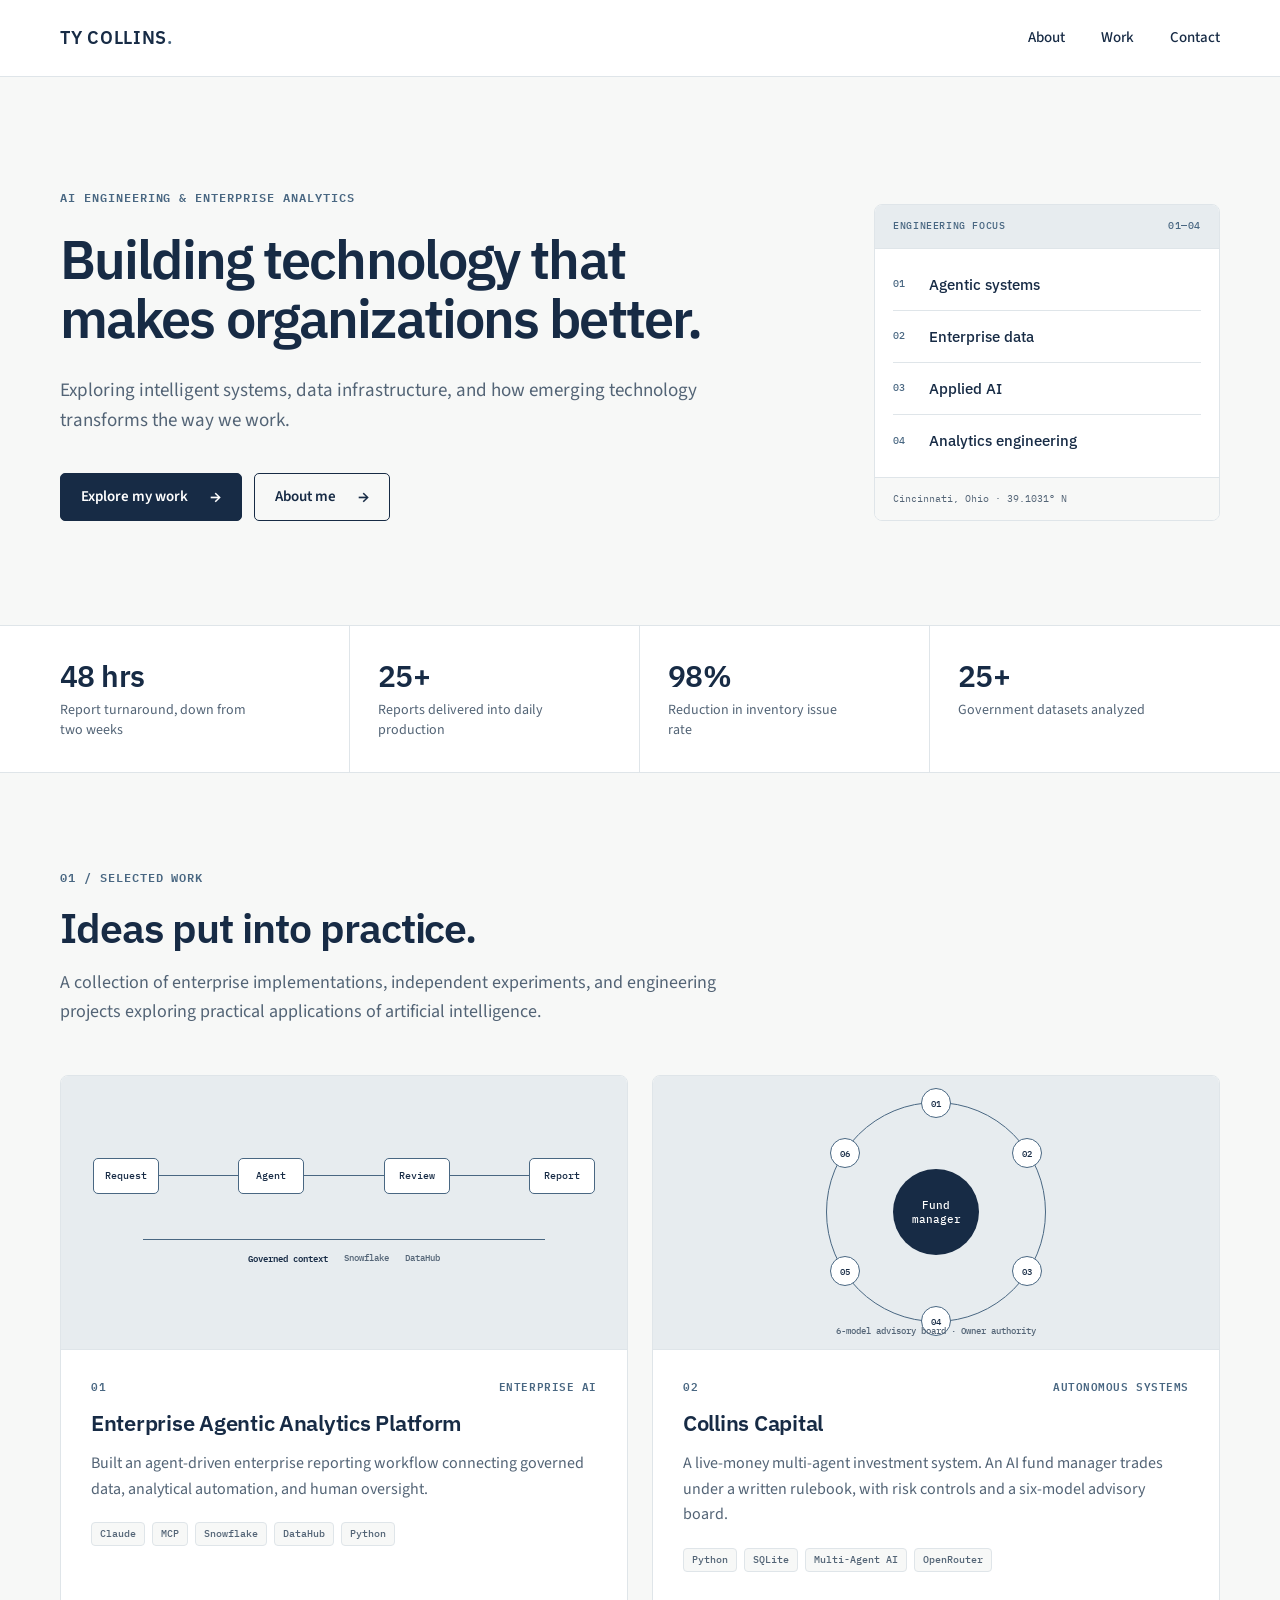
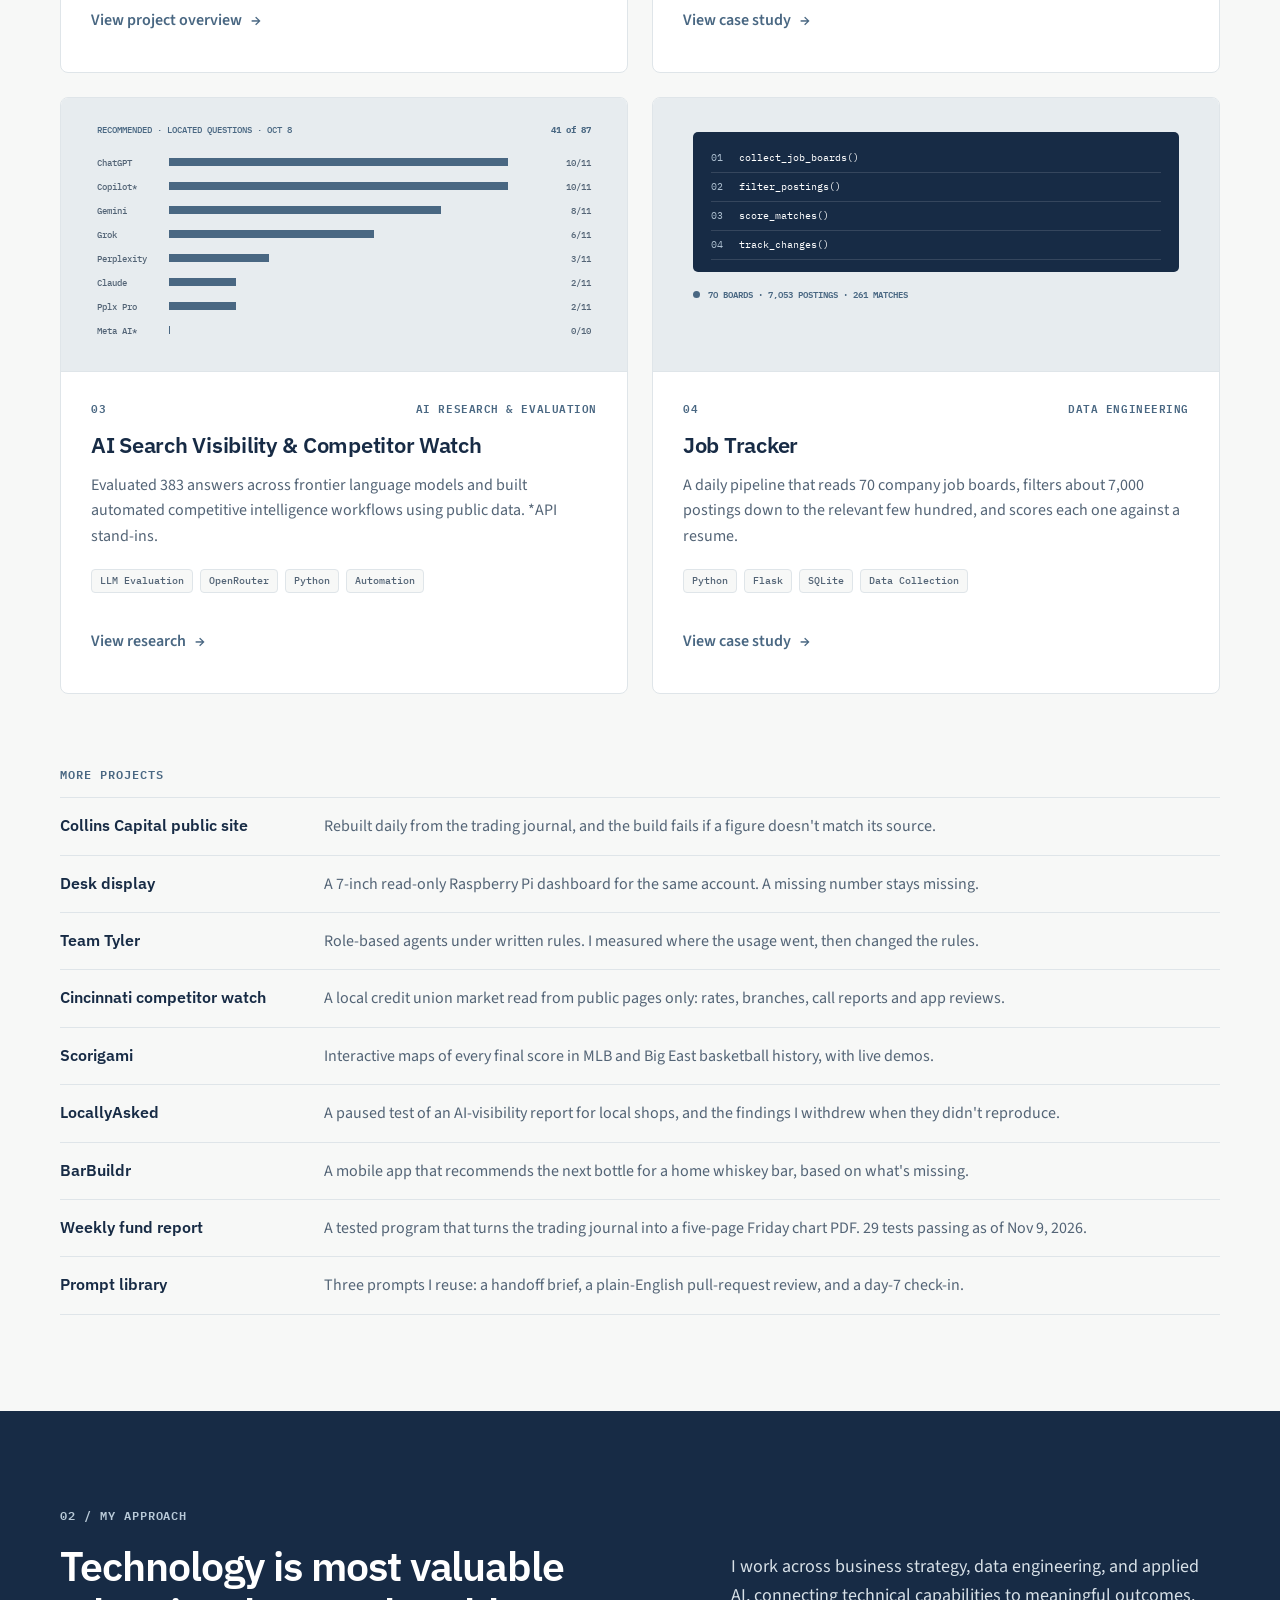
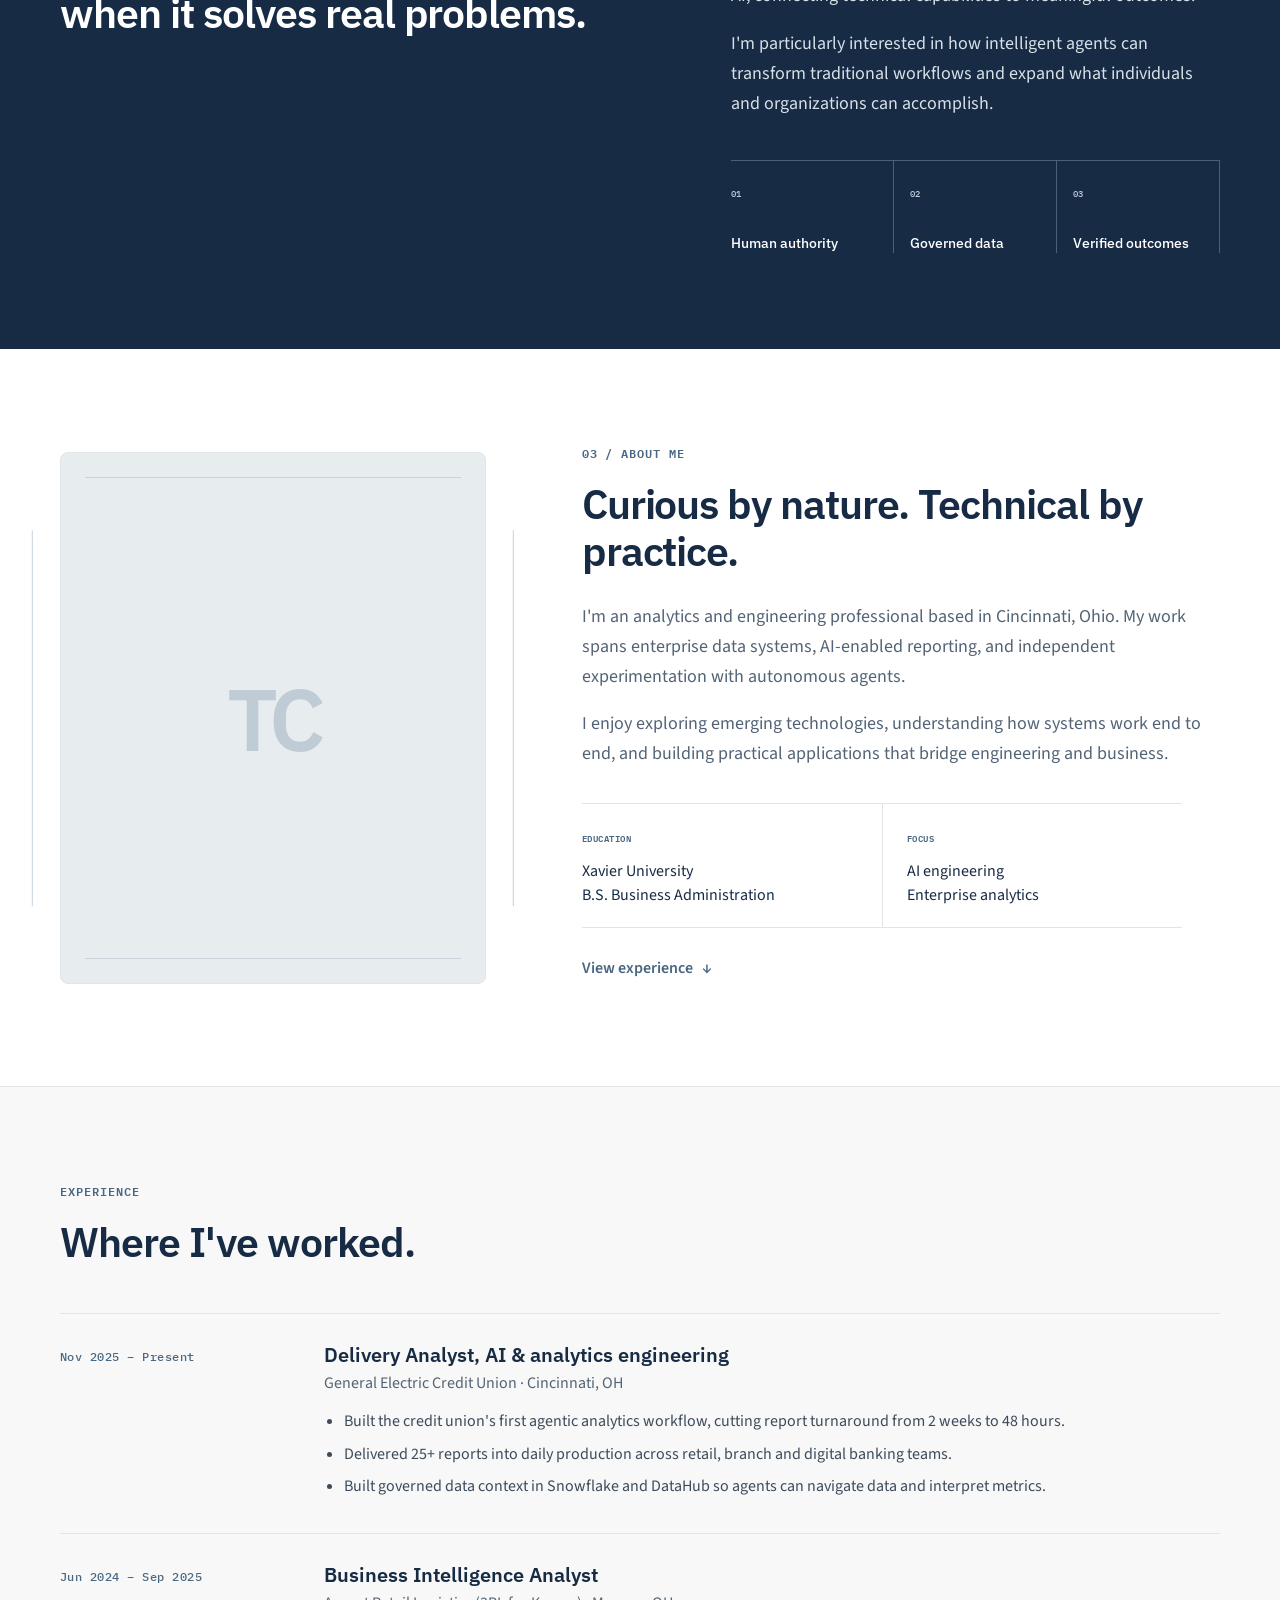
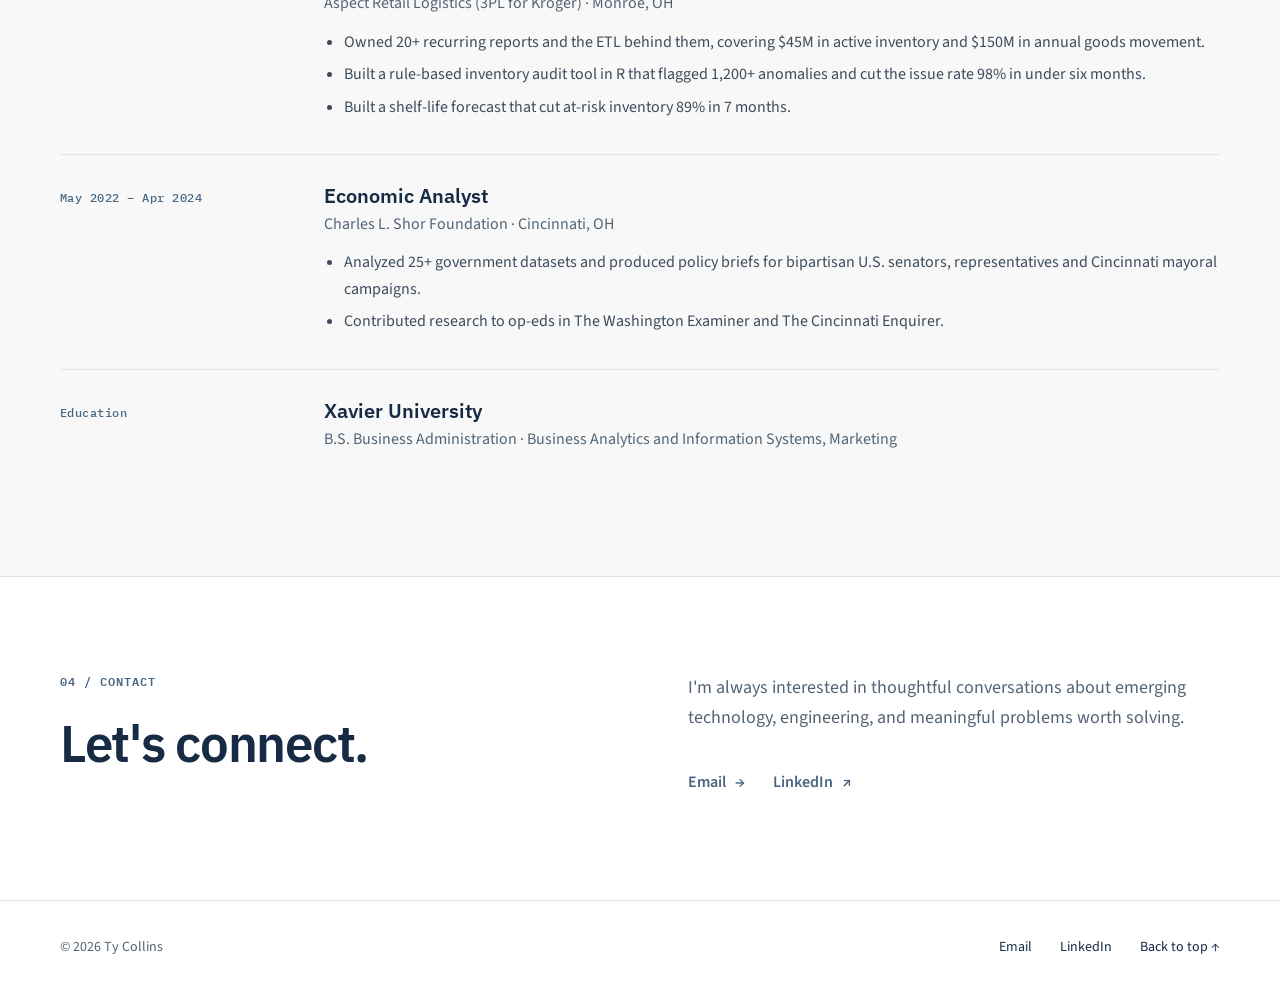
==== index.html @ 5e649583 "Redesign in the navy and warm-white system from the Figma template Rebuild the home page to the Figm" ====
<!doctype html>
<html lang="en">
<head>
<meta charset="utf-8">
<meta name="viewport" content="width=device-width, initial-scale=1">
<title>Ty Collins · AI Engineering & Enterprise Analytics</title>
<meta name="description" content="Ty Collins builds agent-run reporting and analytics systems. Work and personal projects in agentic AI, data engineering and BI.">
<link rel="canonical" href="https://tycoll3.github.io/">
<meta property="og:title" content="Ty Collins · AI Engineering & Enterprise Analytics">
<meta property="og:description" content="Agent-run reporting and analytics systems: work and personal projects.">
<meta property="og:type" content="website">
<meta property="og:url" content="https://tycoll3.github.io/">
<meta property="og:image" content="https://tycoll3.github.io/assets/og.png">
<meta property="og:image:width" content="1200">
<meta property="og:image:height" content="630">
<meta property="og:image:alt" content="Ty Collins · AI and analytics engineering">
<meta name="twitter:card" content="summary_large_image">
<meta name="twitter:title" content="Ty Collins · AI Engineering & Enterprise Analytics">
<meta name="twitter:description" content="Agent-run reporting and analytics systems: work and personal projects.">
<meta name="twitter:image" content="https://tycoll3.github.io/assets/og.png">
<link rel="icon" href="data:image/svg+xml,%3Csvg xmlns='http://www.w3.org/2000/svg' viewBox='0 0 32 32'%3E%3Crect width='32' height='32' rx='6' fill='%23172b45'/%3E%3Ctext x='16' y='22' font-family='Arial' font-size='15' font-weight='700' text-anchor='middle' fill='white'%3ETC%3C/text%3E%3C/svg%3E">
<link rel="preconnect" href="https://fonts.googleapis.com">
<link rel="preconnect" href="https://fonts.gstatic.com" crossorigin>
<link rel="stylesheet" href="https://fonts.googleapis.com/css2?family=IBM+Plex+Mono:wght@400;500;600&family=IBM+Plex+Sans:wght@400;500;600&family=Source+Sans+3:wght@400;500;600&display=swap">
<link rel="stylesheet" href="assets/style.css">
</head>
<body id="top">
<a class="skip" href="#content">Skip to content</a>
<header class="site-header"><div class="nav-shell"><a class="wordmark" href="./" aria-label="Ty Collins home">TY COLLINS<span>.</span></a><nav class="nav-links" aria-label="Primary"><a href="#about">About</a><a href="#work">Work</a><a href="#contact">Contact</a></nav></div></header>

<main id="content">
  <section class="hero">
    <div class="content-shell hero-grid">
      <div class="hero-copy">
        <p class="eyebrow">AI Engineering &amp; Enterprise Analytics</p>
        <h1>Building technology that makes organizations better.</h1>
        <p class="hero-description">Exploring intelligent systems, data infrastructure, and how emerging technology transforms the way we work.</p>
        <div class="hero-actions">
          <a class="button button-primary" href="#work">Explore my work<span aria-hidden="true">→</span></a>
          <a class="button button-secondary" href="#about">About me<span aria-hidden="true">→</span></a>
        </div>
      </div>
      <div class="hero-system" aria-label="Engineering focus areas">
        <div class="system-header"><span>ENGINEERING FOCUS</span><span>01—04</span></div>
        <div class="system-list">
          <div><span>01</span><p>Agentic systems</p></div>
          <div><span>02</span><p>Enterprise data</p></div>
          <div><span>03</span><p>Applied AI</p></div>
          <div><span>04</span><p>Analytics engineering</p></div>
        </div>
        <p class="system-location">Cincinnati, Ohio · 39.1031° N</p>
      </div>
    </div>
  </section>

  <section class="metrics" aria-label="Selected professional impact">
    <div class="content-shell metrics-grid">
      <div><strong>48 hrs</strong><p>Report turnaround, down from two weeks</p></div>
      <div><strong>25+</strong><p>Reports delivered into daily production</p></div>
      <div><strong>98%</strong><p>Reduction in inventory issue rate</p></div>
      <div><strong>25+</strong><p>Government datasets analyzed</p></div>
    </div>
  </section>

  <section class="work section" id="work">
    <div class="content-shell">
      <div class="section-heading">
        <p class="eyebrow">01 / Selected work</p>
        <h2>Ideas put into practice.</h2>
        <p class="section-description">A collection of enterprise implementations, independent experiments, and engineering projects exploring practical applications of artificial intelligence.</p>
      </div>

      <div class="project-grid">
        <article class="project-card">
          <div class="project-visual architecture-enterprise" role="img" aria-label="Workflow diagram: request, agent, review, report, over governed context from Snowflake and DataHub">
            <div class="architecture-row"><span>Request</span><i></i><span>Agent</span><i></i><span>Review</span><i></i><span>Report</span></div>
            <div class="governance-rail"><b>Governed context</b><span>Snowflake</span><span>DataHub</span></div>
          </div>
          <div class="project-body">
            <div class="project-meta"><span>01</span><span>Enterprise AI</span></div>
            <h3>Enterprise Agentic Analytics Platform</h3>
            <p>Built an agent-driven enterprise reporting workflow connecting governed data, analytical automation, and human oversight.</p>
            <div class="tag-list"><span class="tag">Claude</span><span class="tag">MCP</span><span class="tag">Snowflake</span><span class="tag">DataHub</span><span class="tag">Python</span></div>
            <a class="text-link" href="projects/reporting-pipeline.html">View project overview<span aria-hidden="true">→</span></a>
          </div>
        </article>

        <article class="project-card">
          <div class="project-visual architecture-capital" role="img" aria-label="Diagram: a fund manager agent surrounded by a six-model advisory board">
            <div class="capital-center">Fund<br>manager</div>
            <div class="agent-ring"><span>01</span><span>02</span><span>03</span><span>04</span><span>05</span><span>06</span></div>
            <p>6-model advisory board · Owner authority</p>
          </div>
          <div class="project-body">
            <div class="project-meta"><span>02</span><span>Autonomous Systems</span></div>
            <h3>Collins Capital</h3>
            <p>A live-money multi-agent investment system. An AI fund manager trades under a written rulebook, with risk controls and a six-model advisory board.</p>
            <div class="tag-list"><span class="tag">Python</span><span class="tag">SQLite</span><span class="tag">Multi-Agent AI</span><span class="tag">OpenRouter</span></div>
            <a class="text-link" href="projects/trading-system.html">View case study<span aria-hidden="true">→</span></a>
          </div>
        </article>

        <article class="project-card">
          <div class="project-visual architecture-research" role="img" aria-label="Bar chart of how often each model recommended the credit union on located questions, Oct 8, 2026: ChatGPT 10 of 11, Copilot stand-in 10 of 11, Gemini 8 of 11, Grok 6 of 11, Perplexity 3 of 11, Claude 2 of 11, Perplexity Pro 2 of 11, Meta AI stand-in 0 of 10">
            <div class="research-meta"><span>RECOMMENDED · LOCATED QUESTIONS · OCT 8</span><b>41 of 87</b></div>
            <div class="research-bars">
              <div><span>ChatGPT</span><i style="--bar: 91%;"></i><b>10/11</b></div>
              <div><span>Copilot*</span><i style="--bar: 91%;"></i><b>10/11</b></div>
              <div><span>Gemini</span><i style="--bar: 73%;"></i><b>8/11</b></div>
              <div><span>Grok</span><i style="--bar: 55%;"></i><b>6/11</b></div>
              <div><span>Perplexity</span><i style="--bar: 27%;"></i><b>3/11</b></div>
              <div><span>Claude</span><i style="--bar: 18%;"></i><b>2/11</b></div>
              <div><span>Pplx Pro</span><i style="--bar: 18%;"></i><b>2/11</b></div>
              <div><span>Meta AI*</span><i style="--bar: 0%;"></i><b>0/10</b></div>
            </div>
          </div>
          <div class="project-body">
            <div class="project-meta"><span>03</span><span>AI Research &amp; Evaluation</span></div>
            <h3>AI Search Visibility &amp; Competitor Watch</h3>
            <p>Evaluated 383 answers across frontier language models and built automated competitive intelligence workflows using public data. *API stand-ins.</p>
            <div class="tag-list"><span class="tag">LLM Evaluation</span><span class="tag">OpenRouter</span><span class="tag">Python</span><span class="tag">Automation</span></div>
            <a class="text-link" href="projects/ai-search-visibility.html">View research<span aria-hidden="true">→</span></a>
          </div>
        </article>

        <article class="project-card">
          <div class="project-visual architecture-reporting" role="img" aria-label="Pipeline steps: collect job boards, filter postings, score matches, track changes. 70 boards, 7,053 postings, 261 matches.">
            <div class="report-code">
              <span>01</span><p>collect_job_boards()</p>
              <span>02</span><p>filter_postings()</p>
              <span>03</span><p>score_matches()</p>
              <span>04</span><p>track_changes()</p>
            </div>
            <div class="report-status"><i></i> 70 BOARDS · 7,053 POSTINGS · 261 MATCHES</div>
          </div>
          <div class="project-body">
            <div class="project-meta"><span>04</span><span>Data Engineering</span></div>
            <h3>Job Tracker</h3>
            <p>A daily pipeline that reads 70 company job boards, filters about 7,000 postings down to the relevant few hundred, and scores each one against a resume.</p>
            <div class="tag-list"><span class="tag">Python</span><span class="tag">Flask</span><span class="tag">SQLite</span><span class="tag">Data Collection</span></div>
            <a class="text-link" href="projects/job-tracker.html">View case study<span aria-hidden="true">→</span></a>
          </div>
        </article>
      </div>

      <p class="eyebrow more-heading" id="projects">More projects</p>
      <ul class="more-list">
        <li><a href="projects/collins-capital.html">Collins Capital public site</a><span>Rebuilt daily from the trading journal, and the build fails if a figure doesn't match its source.</span></li>
        <li><a href="projects/desk-display.html">Desk display</a><span>A 7-inch read-only Raspberry Pi dashboard for the same account. A missing number stays missing.</span></li>
        <li><a href="projects/team-tyler.html">Team Tyler</a><span>Role-based agents under written rules. I measured where the usage went, then changed the rules.</span></li>
        <li><a href="projects/competitor-watch.html">Cincinnati competitor watch</a><span>A local credit union market read from public pages only: rates, branches, call reports and app reviews.</span></li>
        <li><a href="projects/scorigami.html">Scorigami</a><span>Interactive maps of every final score in MLB and Big East basketball history, with live demos.</span></li>
        <li><a href="projects/locallyasked.html">LocallyAsked</a><span>A paused test of an AI-visibility report for local shops, and the findings I withdrew when they didn't reproduce.</span></li>
        <li><a href="projects/barbuildr.html">BarBuildr</a><span>A mobile app that recommends the next bottle for a home whiskey bar, based on what's missing.</span></li>
        <li><b>Weekly fund report</b><span>A tested program that turns the trading journal into a five-page Friday chart PDF. 29 tests passing as of Nov 9, 2026.</span></li>
        <li><b>Prompt library</b><span>Three prompts I reuse: a handoff brief, a plain-English pull-request review, and a day-7 check-in.</span></li>
      </ul>
    </div>
  </section>

  <section class="approach section">
    <div class="content-shell approach-grid">
      <div class="section-heading section-heading-inverse">
        <p class="eyebrow">02 / My approach</p>
        <h2>Technology is most valuable when it solves real problems.</h2>
      </div>
      <div class="approach-copy">
        <p>I work across business strategy, data engineering, and applied AI, connecting technical capabilities to meaningful outcomes.</p>
        <p>I'm particularly interested in how intelligent agents can transform traditional workflows and expand what individuals and organizations can accomplish.</p>
        <div class="principle-row">
          <div><span>01</span><p>Human authority</p></div>
          <div><span>02</span><p>Governed data</p></div>
          <div><span>03</span><p>Verified outcomes</p></div>
        </div>
      </div>
    </div>
  </section>

  <section class="about section" id="about">
    <div class="content-shell about-grid">
      <div class="portrait-reserve" aria-hidden="true"><span>TC</span></div>
      <div class="about-copy">
        <div class="section-heading">
          <p class="eyebrow">03 / About me</p>
          <h2>Curious by nature. Technical by practice.</h2>
        </div>
        <p>I'm an analytics and engineering professional based in Cincinnati, Ohio. My work spans enterprise data systems, AI-enabled reporting, and independent experimentation with autonomous agents.</p>
        <p>I enjoy exploring emerging technologies, understanding how systems work end to end, and building practical applications that bridge engineering and business.</p>
        <div class="about-details">
          <div><span>EDUCATION</span><p>Xavier University<br>B.S. Business Administration</p></div>
          <div><span>FOCUS</span><p>AI engineering<br>Enterprise analytics</p></div>
        </div>
        <a class="text-link" href="#experience">View experience<span aria-hidden="true">↓</span></a>
      </div>
    </div>
  </section>

  <section class="experience section" id="experience">
    <div class="content-shell">
      <div class="section-heading">
        <p class="eyebrow">Experience</p>
        <h2>Where I've worked.</h2>
      </div>
      <div class="role">
        <div class="when">Nov 2025 – Present</div>
        <div><h3>Delivery Analyst, AI &amp; analytics engineering</h3><div>General Electric Credit Union · Cincinnati, OH</div>
          <ul><li>Built the credit union's first agentic analytics workflow, cutting report turnaround from 2 weeks to 48 hours.</li><li>Delivered 25+ reports into daily production across retail, branch and digital banking teams.</li><li>Built governed data context in Snowflake and DataHub so agents can navigate data and interpret metrics.</li></ul></div>
      </div>
      <div class="role">
        <div class="when">Jun 2024 – Sep 2025</div>
        <div><h3>Business Intelligence Analyst</h3><div>Aspect Retail Logistics (3PL for Kroger) · Monroe, OH</div>
          <ul><li>Owned 20+ recurring reports and the ETL behind them, covering $45M in active inventory and $150M in annual goods movement.</li><li>Built a rule-based inventory audit tool in R that flagged 1,200+ anomalies and cut the issue rate 98% in under six months.</li><li>Built a shelf-life forecast that cut at-risk inventory 89% in 7 months.</li></ul></div>
      </div>
      <div class="role">
        <div class="when">May 2022 – Apr 2024</div>
        <div><h3>Economic Analyst</h3><div>Charles L. Shor Foundation · Cincinnati, OH</div>
          <ul><li>Analyzed 25+ government datasets and produced policy briefs for bipartisan U.S. senators, representatives and Cincinnati mayoral campaigns.</li><li>Contributed research to op-eds in The Washington Examiner and The Cincinnati Enquirer.</li></ul></div>
      </div>
      <div class="role">
        <div class="when">Education</div>
        <div><h3>Xavier University</h3><div>B.S. Business Administration · Business Analytics and Information Systems, Marketing</div></div>
      </div>
    </div>
  </section>

  <section class="contact section" id="contact">
    <div class="content-shell contact-grid">
      <div>
        <p class="eyebrow">04 / Contact</p>
        <h2>Let's connect.</h2>
      </div>
      <div class="contact-copy">
        <p>I'm always interested in thoughtful conversations about emerging technology, engineering, and meaningful problems worth solving.</p>
        <div class="contact-links">
          <a class="text-link" href="mailto:Tylerdcollins10@gmail.com">Email<span aria-hidden="true">→</span></a>
          <a class="text-link" href="https://www.linkedin.com/in/Tyler-Collins10" rel="noopener">LinkedIn<span aria-hidden="true">↗</span></a>
        </div>
      </div>
    </div>
  </section>
</main>

<footer><div class="content-shell footer-grid"><p>© 2026 Ty Collins</p><div><a href="mailto:Tylerdcollins10@gmail.com">Email</a><a href="https://www.linkedin.com/in/Tyler-Collins10" rel="noopener">LinkedIn</a><a href="#top">Back to top ↑</a></div></div></footer>
</body>
</html>
---- assets/style.css ----
/* Ty Collins — Corporate Navy & Warm White design system (from the Figma template). */
:root {
  --navy: #172b45; --steel: #496782; --warm-white: #f7f8f7; --white: #fff; --slate: #536476;
  --text: #3d4b5c; --border: #dfe5e9; --surface: #e7ecef;
  --heading: "IBM Plex Sans", system-ui, sans-serif;
  --body: "Source Sans 3", system-ui, sans-serif;
  --mono: "IBM Plex Mono", ui-monospace, Consolas, monospace;
  --radius-sm: 5px; --radius-md: 8px; --content: 1160px; --transition: .18s ease;
}
* { box-sizing: border-box; }
html { scroll-behavior: smooth; scroll-padding-top: 76px; }
body { margin: 0; background: var(--warm-white); color: var(--slate); font-family: var(--body); font-size: 16px; line-height: 1.65; -webkit-font-smoothing: antialiased; }
a { color: inherit; text-decoration: none; }
h1, h2, h3, p { margin-top: 0; }
img, svg { max-width: 100%; }
::selection { color: var(--white); background: var(--steel); }
:focus-visible { outline: 3px solid var(--steel); outline-offset: 3px; }
.skip { position: absolute; left: 12px; top: 12px; transform: translateY(-200%); background: var(--navy); color: var(--white); padding: 10px 16px; z-index: 30; border-radius: var(--radius-sm); font-weight: 600; }
.skip:focus { transform: none; }

.content-shell, .nav-shell, .wrap { width: min(calc(100% - 96px), var(--content)); margin-inline: auto; }

/* Navigation */
.site-header { z-index: 20; border-bottom: 1px solid var(--border); background: #fffffff5; position: sticky; top: 0; }
.nav-shell { display: flex; justify-content: space-between; align-items: center; min-height: 76px; }
.wordmark { color: var(--navy); font: 600 18px/1 var(--heading); letter-spacing: .04em; }
.wordmark span { color: var(--steel); }
.nav-links { display: flex; align-items: center; gap: 36px; }
.nav-links a { display: flex; align-items: center; min-height: 44px; color: var(--navy); font: 500 15px/1 var(--body); border-bottom: 2px solid #0000; transition: color var(--transition), border-color var(--transition); }
.nav-links a:hover { color: var(--steel); border-color: var(--steel); }

/* Shared type */
.eyebrow { color: var(--steel); font: 600 12px/1.4 var(--mono); letter-spacing: .08em; text-transform: uppercase; margin-bottom: 24px; }
.section { padding: 96px 0; }
.section-heading { max-width: 760px; margin-bottom: 48px; }
.section-heading .eyebrow { margin-bottom: 18px; }
.section-heading h2 { color: var(--navy); font: 600 clamp(34px, 3.2vw, 44px)/1.15 var(--heading); letter-spacing: -.025em; margin-bottom: 18px; }
.section-description { max-width: 720px; margin-bottom: 0; font-size: 18px; line-height: 1.6; }

/* Buttons and links */
.button, .btn { display: inline-flex; justify-content: center; align-items: center; gap: 22px; min-height: 48px; padding: 0 20px; border: 1px solid var(--navy); border-radius: var(--radius-sm); color: var(--navy); background: none; font: 600 15px/1.2 var(--body); transition: background-color var(--transition), color var(--transition), border-color var(--transition); }
.button span { font-size: 18px; transition: transform var(--transition); }
.button:hover span { transform: translate(3px); }
.button-primary, .btn.primary { color: var(--white); background: var(--navy); }
.button-primary:hover, .btn.primary:hover { background: var(--steel); border-color: var(--steel); }
.button-secondary:hover, .btn:not(.primary):hover { color: var(--white); background: var(--navy); }
.text-link { display: inline-flex; align-items: center; gap: 9px; width: fit-content; min-height: 44px; margin-top: auto; color: var(--steel); font-weight: 600; text-decoration: underline #0000; text-underline-offset: 4px; transition: color var(--transition), text-decoration-color var(--transition); }
.text-link:hover { color: var(--navy); text-decoration-color: currentColor; }

/* Hero */
.hero { background: var(--warm-white); padding: 112px 0 104px; }
.hero-grid { display: grid; grid-template-columns: minmax(0, 1.35fr) minmax(300px, .65fr); align-items: end; gap: 96px; }
.hero h1 { max-width: 780px; color: var(--navy); font: 600 clamp(48px, 4.2vw, 60px)/1.1 var(--heading); letter-spacing: -.035em; margin-bottom: 28px; }
.hero-description { max-width: 650px; margin-bottom: 36px; font-size: 19px; line-height: 1.6; }
.hero-actions, .actions { display: flex; flex-wrap: wrap; gap: 12px; }
.hero-system { border: 1px solid var(--border); border-radius: var(--radius-md); background: var(--white); overflow: hidden; }
.system-header { display: flex; justify-content: space-between; align-items: center; min-height: 44px; padding: 0 18px; color: var(--steel); background: var(--surface); border-bottom: 1px solid var(--border); font: 500 10px/1 var(--mono); letter-spacing: .06em; }
.system-list { padding: 10px 18px; }
.system-list > div { display: grid; grid-template-columns: 36px 1fr; align-items: center; min-height: 52px; border-bottom: 1px solid var(--border); }
.system-list > div:last-child { border-bottom: 0; }
.system-list span { color: var(--steel); font: 500 10px/1 var(--mono); }
.system-list p { color: var(--navy); font: 500 15px/1.3 var(--heading); margin: 0; }
.system-location { color: var(--slate); background: var(--warm-white); border-top: 1px solid var(--border); font: 400 10px/1.4 var(--mono); margin: 0; padding: 14px 18px; }

/* Metrics */
.metrics { background: var(--white); border-top: 1px solid var(--border); border-bottom: 1px solid var(--border); }
.metrics-grid { display: grid; grid-template-columns: repeat(4, 1fr); }
.metrics-grid > div { border-right: 1px solid var(--border); padding: 32px 28px; }
.metrics-grid > div:first-child { padding-left: 0; }
.metrics-grid > div:last-child { border-right: 0; }
.metrics strong { display: block; color: var(--navy); font: 600 30px/1.2 var(--heading); letter-spacing: -.02em; margin-bottom: 6px; }
.metrics p { max-width: 190px; margin: 0; font-size: 14px; line-height: 1.45; }

/* Project cards */
.project-grid { display: grid; grid-template-columns: repeat(2, minmax(0, 1fr)); gap: 24px; }
.project-card { display: flex; flex-direction: column; min-width: 0; background: var(--white); border: 1px solid var(--border); border-radius: var(--radius-md); overflow: hidden; transition: transform var(--transition), border-color var(--transition); }
.project-card:hover { border-color: var(--steel); transform: translateY(-3px); }
.project-visual { position: relative; height: 274px; background: var(--surface); border-bottom: 1px solid var(--border); overflow: hidden; }
.project-body { display: flex; flex-direction: column; flex: 1; padding: 28px 30px 30px; }
.project-meta { display: flex; justify-content: space-between; gap: 20px; margin-bottom: 16px; color: var(--steel); font: 600 11px/1.4 var(--mono); letter-spacing: .05em; text-transform: uppercase; }
.project-card h3 { color: var(--navy); font: 600 22px/1.3 var(--heading); letter-spacing: -.012em; margin-bottom: 13px; }
.project-card .project-body > p { margin-bottom: 20px; line-height: 1.6; }
.tag-list { display: flex; flex-wrap: wrap; gap: 7px; margin-bottom: 26px; }
.tag { color: var(--slate); background: var(--warm-white); border: 1px solid var(--border); font: 500 10px/1.2 var(--mono); border-radius: 4px; padding: 5px 8px; }

.architecture-enterprise { padding: 48px 32px 32px; }
.architecture-row { display: grid; grid-template-columns: auto 1fr auto 1fr auto 1fr auto; align-items: center; margin-top: 34px; }
.architecture-row span { min-width: 66px; color: var(--navy); background: var(--white); border: 1px solid var(--steel); border-radius: var(--radius-sm); text-align: center; font: 500 10px/1 var(--mono); padding: 12px 9px; }
.architecture-row i { background: var(--steel); height: 1px; }
.governance-rail { display: flex; justify-content: center; gap: 16px; margin: 45px 10% 0; padding-top: 12px; color: var(--slate); border-top: 1px solid var(--steel); font: 500 9px/1.4 var(--mono); }
.governance-rail b { color: var(--navy); font-weight: 600; }
.architecture-capital { display: grid; place-items: center; }
.capital-center { z-index: 2; display: grid; place-items: center; width: 86px; height: 86px; color: var(--white); background: var(--navy); text-align: center; font: 500 11px/1.3 var(--mono); border-radius: 50%; }
.agent-ring { position: absolute; width: 220px; height: 220px; border: 1px solid var(--steel); border-radius: 50%; }
.agent-ring span { position: absolute; display: grid; place-items: center; width: 30px; height: 30px; color: var(--navy); background: var(--white); border: 1px solid var(--steel); font: 500 9px/1 var(--mono); border-radius: 50%; }
.agent-ring span:first-child { top: -15px; left: calc(50% - 15px); }
.agent-ring span:nth-child(2) { top: 35px; right: 3px; }
.agent-ring span:nth-child(3) { bottom: 35px; right: 3px; }
.agent-ring span:nth-child(4) { bottom: -15px; left: calc(50% - 15px); }
.agent-ring span:nth-child(5) { bottom: 35px; left: 3px; }
.agent-ring span:nth-child(6) { top: 35px; left: 3px; }
.architecture-capital > p { position: absolute; bottom: 14px; margin: 0; font: 500 9px/1 var(--mono); }
.architecture-research { padding: 26px 36px; }
.research-meta { display: flex; justify-content: space-between; gap: 12px; margin-bottom: 14px; color: var(--steel); font: 500 9px/1.4 var(--mono); }
.research-bars > div { display: grid; grid-template-columns: 62px 1fr 40px; align-items: center; gap: 10px; height: 24px; color: var(--slate); font: 500 9px/1 var(--mono); }
.research-bars i { width: var(--bar); min-width: 1px; background: var(--steel); height: 8px; }
.research-bars b { font-weight: 500; text-align: right; }
.architecture-reporting { padding: 34px 40px; }
.report-code { display: grid; grid-template-columns: 28px 1fr; padding: 12px 18px; background: var(--navy); border-radius: var(--radius-sm); }
.report-code span, .report-code p { font: 400 10px/1.2 var(--mono); border-bottom: 1px solid #ffffff21; margin: 0; padding: 8px 0; }
.report-code span { color: #aec0d1; }
.report-code p { color: var(--white); }
.report-status { display: flex; align-items: center; gap: 8px; margin-top: 18px; color: var(--steel); font: 600 9px/1 var(--mono); }
.report-status i { background: var(--steel); border-radius: 50%; width: 7px; height: 7px; }

/* More projects list */
.more-heading { margin: 72px 0 0; }
.more-list { list-style: none; margin: 14px 0 0; padding: 0; border-top: 1px solid var(--border); }
.more-list li { display: grid; grid-template-columns: 240px 1fr; gap: 4px 24px; padding: 15px 0; border-bottom: 1px solid var(--border); }
.more-list a, .more-list b { color: var(--navy); font: 600 16px/1.5 var(--heading); }
.more-list a { text-decoration: underline #0000; text-underline-offset: 4px; transition: color var(--transition), text-decoration-color var(--transition); }
.more-list a:hover { color: var(--steel); text-decoration-color: currentColor; }

/* Approach (navy) */
.approach { color: var(--white); background: var(--navy); }
.approach-grid { display: grid; grid-template-columns: 1.08fr .92fr; gap: 96px; }
.section-heading-inverse { margin: 0; }
.section-heading-inverse .eyebrow { color: #b9cad8; }
.section-heading-inverse h2 { color: var(--white); }
.approach-copy { padding-top: 45px; }
.approach-copy > p { color: #d7e0e7; max-width: 600px; font-size: 18px; line-height: 1.65; }
.principle-row { display: grid; grid-template-columns: repeat(3, 1fr); margin-top: 42px; border-top: 1px solid #496079; }
.principle-row > div { border-right: 1px solid #496079; padding: 18px 16px 0 0; }
.principle-row > div:not(:first-child) { padding-left: 16px; }
.principle-row span { color: #b9cad8; font: 500 9px/1 var(--mono); }
.principle-row p { color: var(--white); font: 500 14px/1.4 var(--heading); margin: 28px 0 0; }

/* About */
.about { background: var(--white); }
.about-grid { display: grid; grid-template-columns: .8fr 1.2fr; align-items: center; gap: 96px; }
.portrait-reserve { position: relative; display: grid; place-items: center; aspect-ratio: 4/5; max-height: 590px; color: var(--steel); background: var(--surface); border: 1px solid var(--border); border-radius: var(--radius-md); }
.portrait-reserve::before, .portrait-reserve::after { content: ""; position: absolute; inset: 24px; border-top: 1px solid #c7d2da; border-bottom: 1px solid #c7d2da; }
.portrait-reserve::after { transform: rotate(90deg); }
.portrait-reserve > span { z-index: 1; color: #c0ccd5; font: 600 88px/1 var(--heading); letter-spacing: -.08em; }
.about-copy .section-heading { margin-bottom: 28px; }
.about-copy > p { max-width: 680px; font-size: 18px; }
.about-details { display: grid; grid-template-columns: repeat(2, 1fr); max-width: 600px; margin: 34px 0 18px; border-top: 1px solid var(--border); border-bottom: 1px solid var(--border); }
.about-details > div { padding: 20px 20px 20px 0; }
.about-details > div + div { border-left: 1px solid var(--border); padding-left: 24px; }
.about-details span { color: var(--steel); font: 600 9px/1 var(--mono); letter-spacing: .06em; }
.about-details p { color: var(--navy); margin: 9px 0 0; line-height: 1.5; }

/* Experience */
.experience { background: var(--warm-white); border-top: 1px solid var(--border); }
.role { display: grid; grid-template-columns: 240px 1fr; gap: 6px 24px; padding: 28px 0; border-top: 1px solid var(--border); }
.role .when { color: var(--steel); font: 500 12px/1.6 var(--mono); letter-spacing: .04em; padding-top: 5px; }
.role h3 { color: var(--navy); font: 600 20px/1.3 var(--heading); margin-bottom: 2px; }
.role ul { margin: 12px 0 0; padding-left: 20px; color: var(--text); }
.role li { margin-bottom: 6px; }

/* Contact and footer */
.contact { background: var(--white); border-top: 1px solid var(--border); }
.contact-grid { display: grid; grid-template-columns: 1fr 1fr; gap: 96px; }
.contact h2 { color: var(--navy); font: 600 clamp(40px, 4vw, 52px)/1.15 var(--heading); letter-spacing: -.025em; margin: 0; }
.contact-copy > p { max-width: 600px; margin-bottom: 28px; font-size: 18px; }
.contact-links { display: flex; flex-wrap: wrap; gap: 28px; }
footer { background: var(--white); border-top: 1px solid var(--border); }
.footer-grid { display: flex; justify-content: space-between; align-items: center; min-height: 92px; }
.footer-grid p { margin: 0; font-size: 14px; }
.footer-grid > div { display: flex; gap: 28px; }
.footer-grid a { display: flex; align-items: center; min-height: 44px; color: var(--navy); font-size: 14px; text-decoration: underline #0000; text-underline-offset: 4px; }
.footer-grid a:hover { color: var(--steel); text-decoration-color: currentColor; }

/* Case study pages */
.case-head { padding: 72px 0 48px; max-width: 860px; }
.case-head h1 { color: var(--navy); font: 600 clamp(36px, 3.4vw, 44px)/1.15 var(--heading); letter-spacing: -.025em; margin-bottom: 20px; }
.case-head .eyebrow { margin-bottom: 18px; }
.case-head .actions { margin-top: 28px; }
.lede { max-width: 46em; font-size: 19px; line-height: 1.6; }
.back { color: var(--steel); font-weight: 600; font-size: 15px; text-decoration: underline #0000; text-underline-offset: 4px; }
.back:hover { color: var(--navy); text-decoration-color: currentColor; }
.layout { display: grid; grid-template-columns: minmax(0, 760px) 280px; justify-content: space-between; gap: 64px; align-items: start; padding-bottom: 96px; }
.layout aside { position: sticky; top: 100px; }
.prose { min-width: 0; color: var(--text); font-size: 17px; }
.prose h2 { color: var(--navy); font: 600 28px/1.2 var(--heading); letter-spacing: -.015em; margin: 48px 0 14px; }
.prose h2:first-child { margin-top: 0; }
.prose p { margin-bottom: 16px; }
.prose ul { margin: 8px 0 16px; padding-left: 20px; }
.prose li { margin-bottom: 8px; }
.prose b, .prose strong { color: var(--navy); font-weight: 600; }
.prose a, .facts a, .lede a { color: var(--steel); font-weight: 600; text-decoration: underline; text-decoration-color: #49678266; text-underline-offset: 3px; }
.prose a:hover, .facts a:hover, .lede a:hover { color: var(--navy); text-decoration-color: currentColor; }
.prose a.btn, .prose a.btn:hover { text-decoration: none; }
.prose a.btn.primary { color: var(--white); }
.prose a.btn:not(.primary) { color: var(--navy); }
.prose a.btn:not(.primary):hover { color: var(--white); }
.facts { margin: 0; background: var(--white); border: 1px solid var(--border); border-radius: var(--radius-md); padding: 24px; font-size: 15px; line-height: 1.55; }
.facts dt { color: var(--steel); font: 600 10px/1.4 var(--mono); letter-spacing: .06em; text-transform: uppercase; margin-top: 18px; }
.facts dt:first-child { margin-top: 0; }
.facts dd { margin: 5px 0 0; color: var(--navy); }

.flow { display: grid; grid-auto-flow: column; grid-auto-columns: 1fr; gap: 26px; margin: 20px 0 12px; padding: 0; list-style: none; counter-reset: step; }
.flow li { position: relative; margin: 0; background: var(--white); border: 1px solid var(--border); border-radius: var(--radius-sm); padding: 14px; font-size: 14px; line-height: 1.4; counter-increment: step; }
.flow li::before { content: "0" counter(step); display: block; color: var(--steel); font: 500 10px/1 var(--mono); margin-bottom: 8px; }
.flow li b { display: block; color: var(--navy); font-family: var(--heading); }
.flow li span { color: var(--slate); }
.flow li:not(:last-child)::after { content: "→"; position: absolute; right: -21px; top: 50%; transform: translateY(-50%); color: var(--steel); }
.flow.stacked { grid-auto-flow: row; gap: 24px; }
.flow.stacked li:not(:last-child)::after { content: "↓"; right: auto; left: 50%; top: auto; bottom: -25px; transform: translateX(-50%); }

.table-wrap { overflow-x: auto; margin: 18px 0; background: var(--white); border: 1px solid var(--border); border-radius: var(--radius-md); }
table { width: 100%; border-collapse: collapse; font-size: 15px; }
th, td { text-align: left; padding: 11px 14px; border-bottom: 1px solid var(--border); vertical-align: top; }
tr:last-child td { border-bottom: 0; }
th { color: var(--steel); background: var(--warm-white); font: 600 10px/1.4 var(--mono); letter-spacing: .06em; text-transform: uppercase; }
.note { background: var(--white); border: 1px solid var(--border); border-left: 3px solid var(--navy); border-radius: var(--radius-sm); padding: 16px 18px; font-size: 16px; }
.prose .note { margin-bottom: 36px; }
figure.chart { margin: 22px 0 12px; }
figure.chart img { display: block; width: 100%; height: auto; background: var(--white); border: 1px solid var(--border); border-radius: var(--radius-md); }
figure.chart figcaption { color: var(--slate); font-size: 14px; margin-top: 8px; }
code { font-family: var(--mono); font-size: .9em; color: var(--navy); }
.demo-links { display: flex; flex-wrap: wrap; gap: 12px; margin: 18px 0; }

@media (width <= 900px) {
  .content-shell, .nav-shell, .wrap { width: min(calc(100% - 48px), var(--content)); }
  .hero { padding: 88px 0 80px; }
  .hero-grid, .approach-grid, .about-grid, .contact-grid { gap: 56px; }
  .hero-grid { grid-template-columns: 1.2fr .8fr; }
  .metrics-grid { grid-template-columns: repeat(2, 1fr); }
  .metrics-grid > div:nth-child(2) { border-right: 0; }
  .metrics-grid > div:nth-child(-n+2) { border-bottom: 1px solid var(--border); }
  .metrics-grid > div:nth-child(3) { padding-left: 0; }
  .section { padding: 80px 0; }
  .project-visual { height: 240px; }
  .agent-ring { width: 170px; height: 170px; margin-bottom: 18px; }
  .capital-center { width: 74px; height: 74px; margin-bottom: 18px; }
  .agent-ring span:nth-child(2), .agent-ring span:nth-child(6) { top: 22px; }
  .agent-ring span:nth-child(3), .agent-ring span:nth-child(5) { bottom: 22px; }
  .agent-ring span:nth-child(2), .agent-ring span:nth-child(3) { right: -3px; }
  .agent-ring span:nth-child(5), .agent-ring span:nth-child(6) { left: -3px; }
  .architecture-enterprise { padding-inline: 18px; }
  .architecture-row span { min-width: 52px; font-size: 8px; }
  .architecture-research { padding: 18px 24px; }
  .research-bars > div { height: 22px; }
  .about-grid { grid-template-columns: .75fr 1.25fr; }
  .layout { grid-template-columns: 1fr; gap: 32px; }
  .layout aside { position: static; order: -1; }
  .flow { grid-auto-flow: row; gap: 24px; }
  .flow li:not(:last-child)::after { content: "↓"; right: auto; left: 50%; top: auto; bottom: -25px; transform: translateX(-50%); }
}
@media (width <= 700px) {
  .content-shell, .nav-shell, .wrap { width: calc(100% - 40px); }
  .nav-shell { min-height: 68px; }
  .nav-links { gap: 20px; }
  .hero { padding: 72px 0 64px; }
  .hero-grid, .approach-grid, .about-grid, .contact-grid { grid-template-columns: 1fr; }
  .hero h1 { font-size: clamp(38px, 11vw, 52px); }
  .hero-description { font-size: 18px; }
  .hero-system { max-width: 480px; }
  .project-grid { grid-template-columns: 1fr; }
  .project-visual { height: 260px; }
  .approach-copy { padding-top: 0; }
  .portrait-reserve { aspect-ratio: 4/3; width: min(100%, 420px); }
  .about-copy { order: -1; }
  .role, .more-list li { grid-template-columns: 1fr; }
  .case-head { padding: 48px 0 36px; }
  .footer-grid { flex-direction: column; align-items: flex-start; gap: 20px; padding: 24px 0; }
  .footer-grid > div { flex-wrap: wrap; gap: 10px 24px; }
}
@media (width <= 420px) {
  .wordmark { font-size: 16px; }
  .nav-links { gap: 14px; }
  .nav-links a { font-size: 14px; }
  .hero-actions { display: grid; }
  .button { justify-content: space-between; }
  .metrics-grid { grid-template-columns: 1fr; }
  .metrics-grid > div, .metrics-grid > div:first-child, .metrics-grid > div:nth-child(3) { border-right: 0; border-bottom: 1px solid var(--border); padding: 22px 0; }
  .metrics-grid > div:last-child { border-bottom: 0; }
  .project-body { padding: 24px 22px 26px; }
  .architecture-row { grid-template-columns: repeat(4, 1fr); gap: 6px; }
  .architecture-row i { display: none; }
  .governance-rail { flex-wrap: wrap; margin-inline: 0; }
  .architecture-reporting { padding-inline: 22px; }
  .principle-row { grid-template-columns: 1fr; }
  .principle-row > div, .principle-row > div:not(:first-child) { border-bottom: 1px solid #496079; border-right: 0; min-height: 80px; padding: 14px 0; }
  .principle-row p { margin-top: 12px; }
  .about-details { grid-template-columns: 1fr; }
  .about-details > div + div { border-left: 0; border-top: 1px solid var(--border); padding-left: 0; }
  .contact-links { display: grid; gap: 0; }
}
@media (prefers-reduced-motion: reduce) {
  html { scroll-behavior: auto; }
  *, ::before, ::after { transition-duration: .01ms !important; }
}
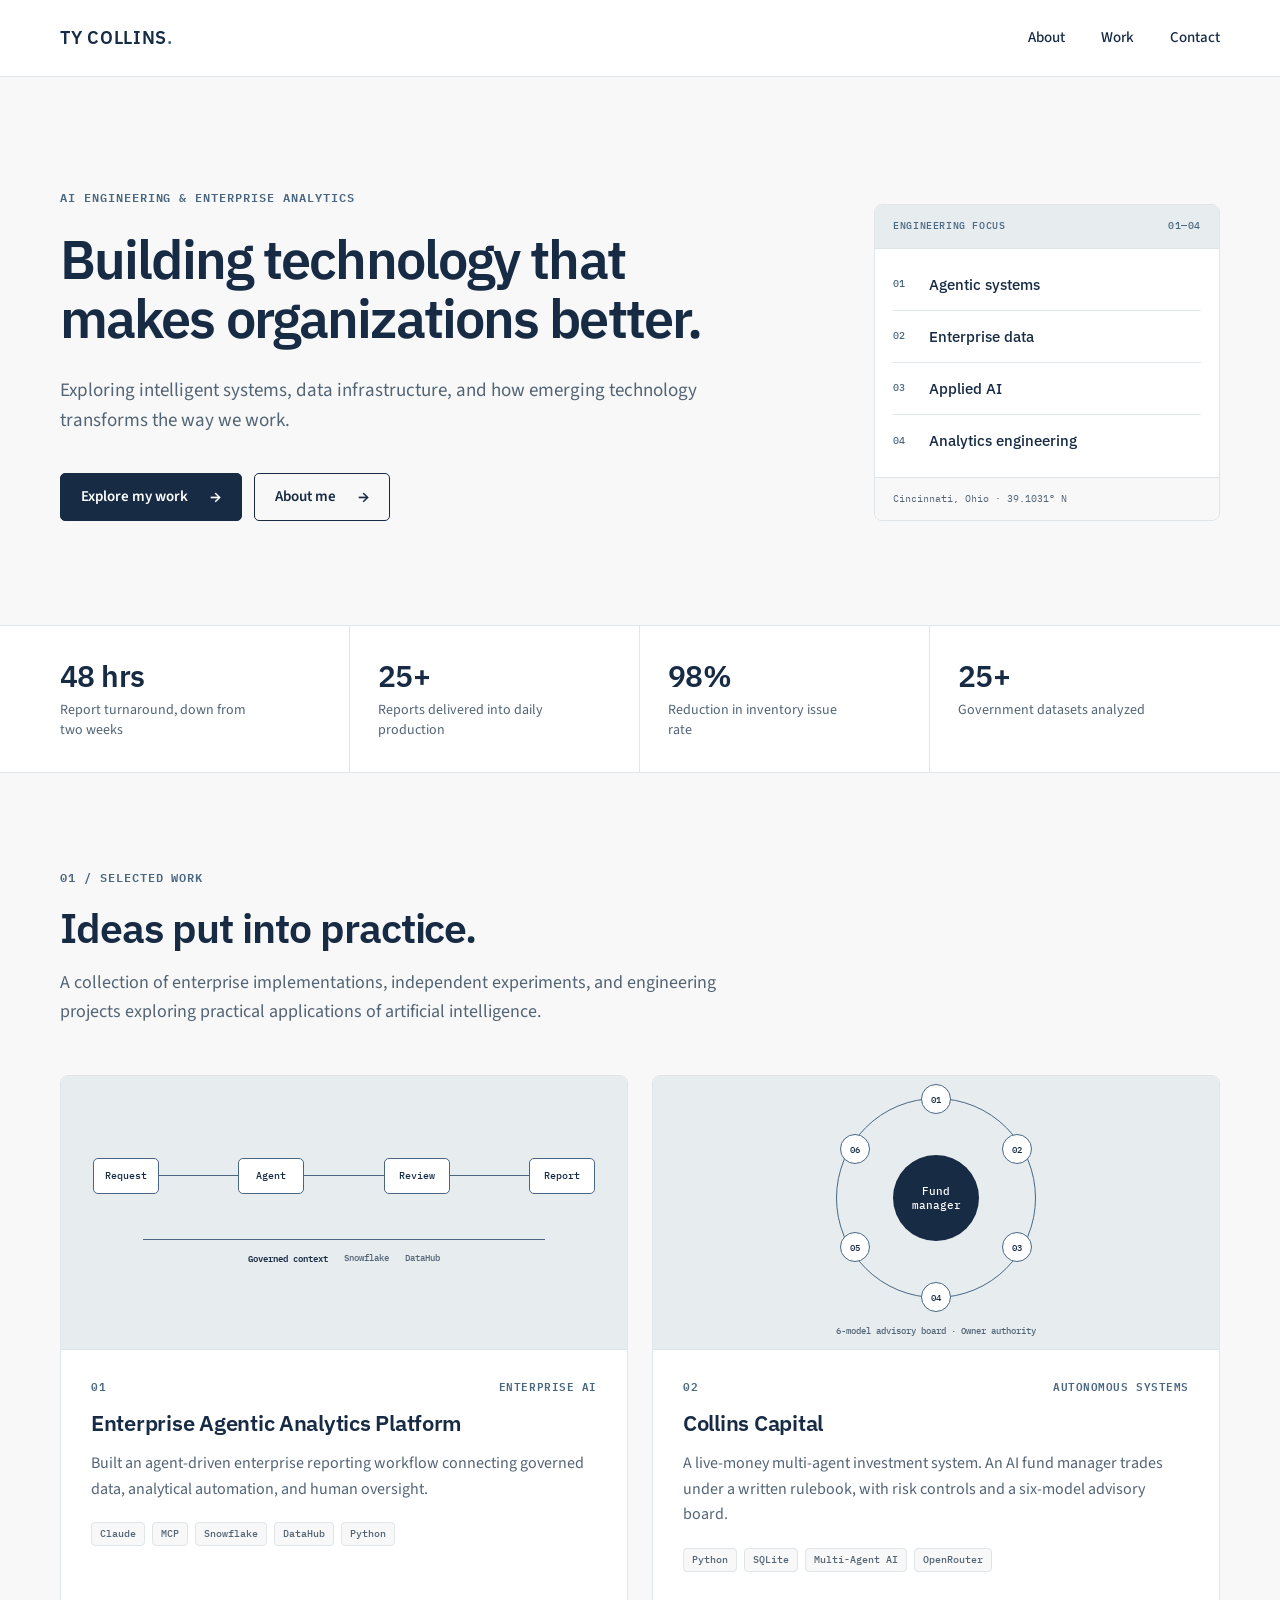
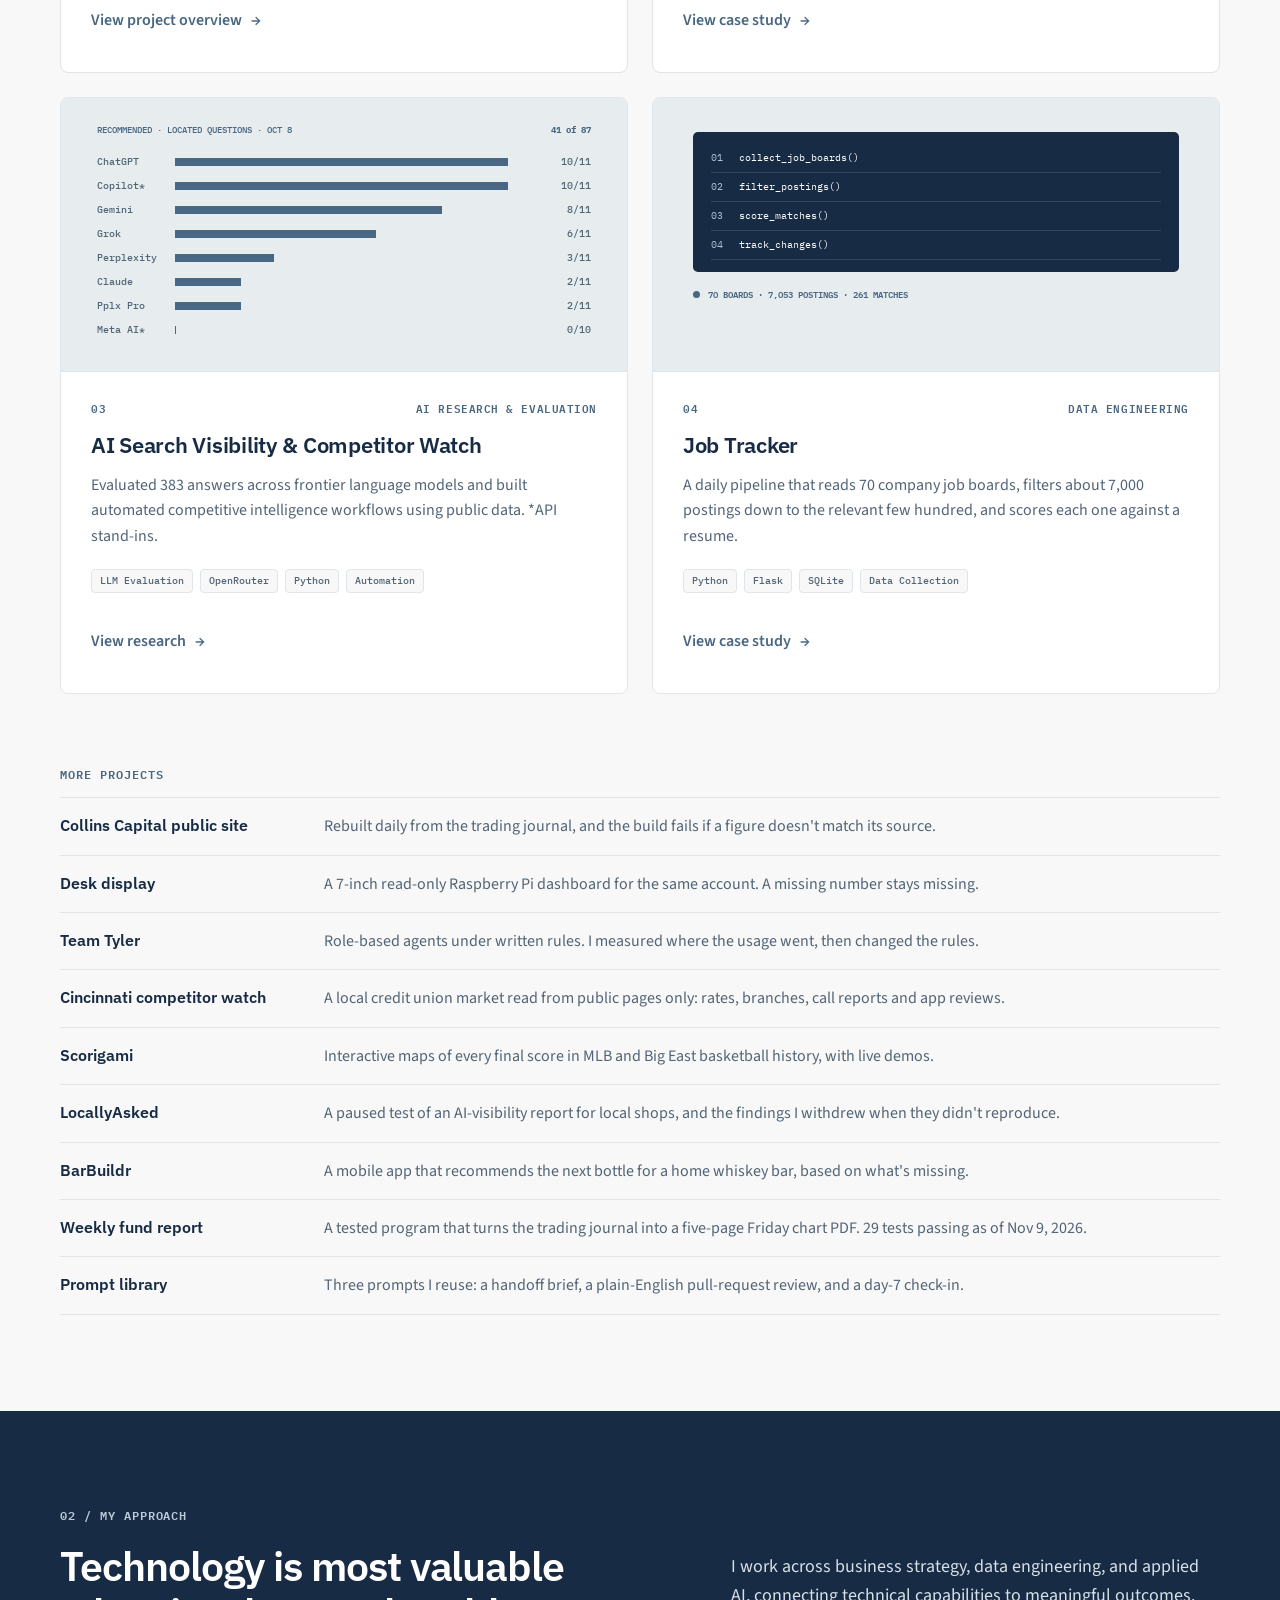
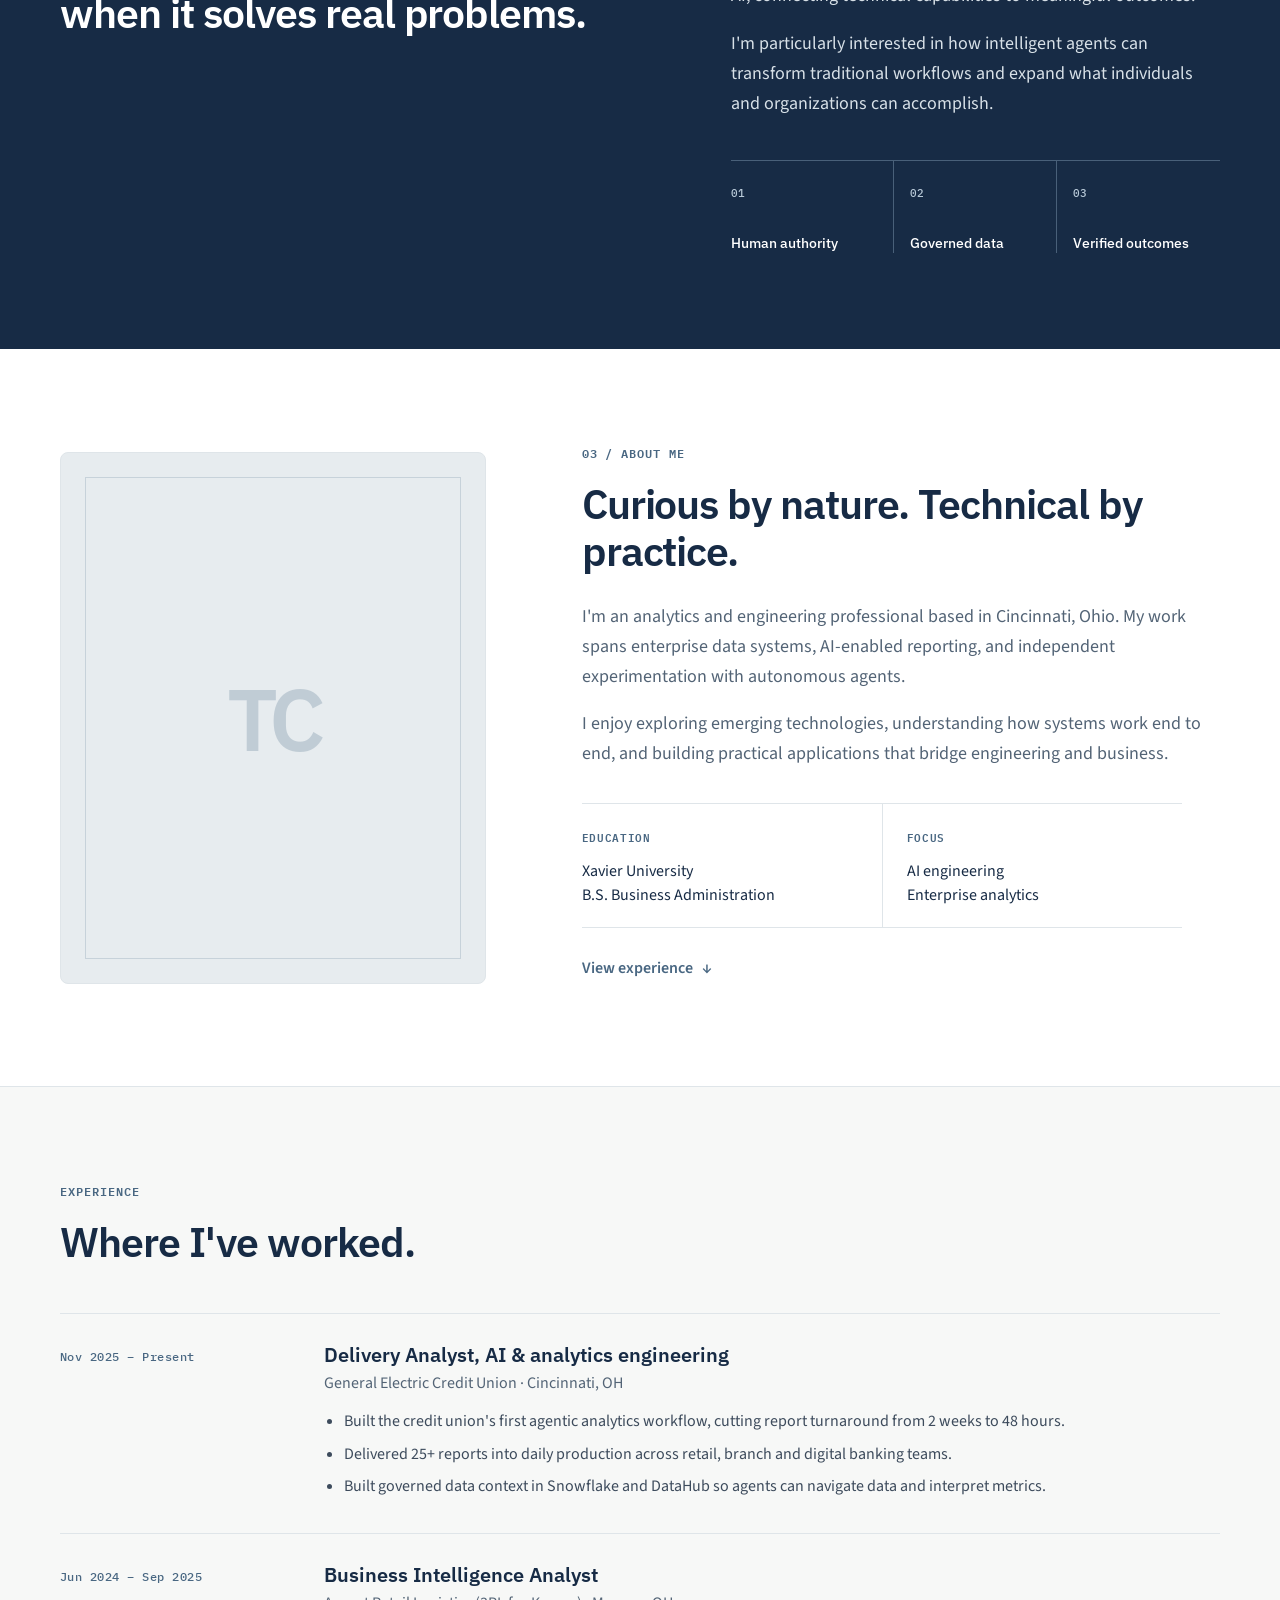
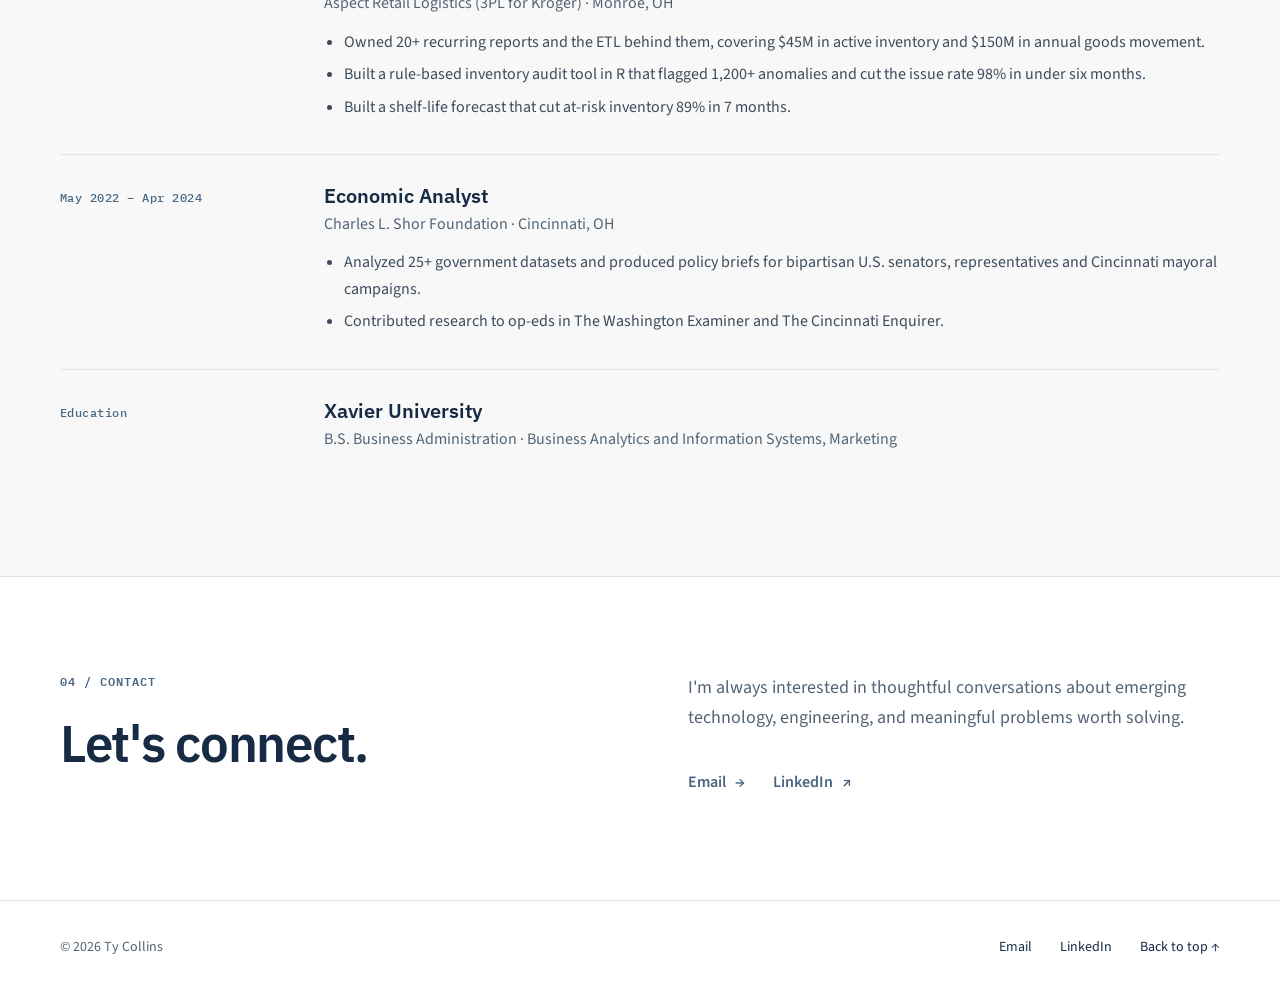
==== commit 6d8d2a3d: "Deploy to Cloudflare Pages and make tylercollins.pages.dev the main address" ====
--- a/index.html
+++ b/index.html
@@ -5,19 +5,19 @@
 <meta name="viewport" content="width=device-width, initial-scale=1">
 <title>Ty Collins · AI Engineering & Enterprise Analytics</title>
 <meta name="description" content="Ty Collins builds agent-run reporting and analytics systems. Work and personal projects in agentic AI, data engineering and BI.">
-<link rel="canonical" href="https://tycoll3.github.io/">
+<link rel="canonical" href="https://tylercollins.pages.dev/">
 <meta property="og:title" content="Ty Collins · AI Engineering & Enterprise Analytics">
 <meta property="og:description" content="Agent-run reporting and analytics systems: work and personal projects.">
 <meta property="og:type" content="website">
-<meta property="og:url" content="https://tycoll3.github.io/">
-<meta property="og:image" content="https://tycoll3.github.io/assets/og.png">
+<meta property="og:url" content="https://tylercollins.pages.dev/">
+<meta property="og:image" content="https://tylercollins.pages.dev/assets/og.png">
 <meta property="og:image:width" content="1200">
 <meta property="og:image:height" content="630">
 <meta property="og:image:alt" content="Ty Collins · AI and analytics engineering">
 <meta name="twitter:card" content="summary_large_image">
 <meta name="twitter:title" content="Ty Collins · AI Engineering & Enterprise Analytics">
 <meta name="twitter:description" content="Agent-run reporting and analytics systems: work and personal projects.">
-<meta name="twitter:image" content="https://tycoll3.github.io/assets/og.png">
+<meta name="twitter:image" content="https://tylercollins.pages.dev/assets/og.png">
 <link rel="icon" href="data:image/svg+xml,%3Csvg xmlns='http://www.w3.org/2000/svg' viewBox='0 0 32 32'%3E%3Crect width='32' height='32' rx='6' fill='%23172b45'/%3E%3Ctext x='16' y='22' font-family='Arial' font-size='15' font-weight='700' text-anchor='middle' fill='white'%3ETC%3C/text%3E%3C/svg%3E">
 <link rel="preconnect" href="https://fonts.googleapis.com">
 <link rel="preconnect" href="https://fonts.gstatic.com" crossorigin>
--- a/assets/style.css
+++ b/assets/style.css
@@ -21,7 +21,7 @@
 .content-shell, .nav-shell, .wrap { width: min(calc(100% - 96px), var(--content)); margin-inline: auto; }
 
 /* Navigation */
-.site-header { z-index: 20; border-bottom: 1px solid var(--border); background: #fffffff5; position: sticky; top: 0; }
+.site-header { z-index: 20; border-bottom: 1px solid var(--border); background: var(--white); position: sticky; top: 0; }
 .nav-shell { display: flex; justify-content: space-between; align-items: center; min-height: 76px; }
 .wordmark { color: var(--navy); font: 600 18px/1 var(--heading); letter-spacing: .04em; }
 .wordmark span { color: var(--steel); }
@@ -91,7 +91,8 @@
 .governance-rail b { color: var(--navy); font-weight: 600; }
 .architecture-capital { display: grid; place-items: center; }
 .capital-center { z-index: 2; display: grid; place-items: center; width: 86px; height: 86px; color: var(--white); background: var(--navy); text-align: center; font: 500 11px/1.3 var(--mono); border-radius: 50%; }
-.agent-ring { position: absolute; width: 220px; height: 220px; border: 1px solid var(--steel); border-radius: 50%; }
+.capital-center { margin-bottom: 28px; }
+.agent-ring { position: absolute; width: 200px; height: 200px; margin-bottom: 28px; border: 1px solid var(--steel); border-radius: 50%; }
 .agent-ring span { position: absolute; display: grid; place-items: center; width: 30px; height: 30px; color: var(--navy); background: var(--white); border: 1px solid var(--steel); font: 500 9px/1 var(--mono); border-radius: 50%; }
 .agent-ring span:first-child { top: -15px; left: calc(50% - 15px); }
 .agent-ring span:nth-child(2) { top: 35px; right: 3px; }
@@ -102,7 +103,7 @@
 .architecture-capital > p { position: absolute; bottom: 14px; margin: 0; font: 500 9px/1 var(--mono); }
 .architecture-research { padding: 26px 36px; }
 .research-meta { display: flex; justify-content: space-between; gap: 12px; margin-bottom: 14px; color: var(--steel); font: 500 9px/1.4 var(--mono); }
-.research-bars > div { display: grid; grid-template-columns: 62px 1fr 40px; align-items: center; gap: 10px; height: 24px; color: var(--slate); font: 500 9px/1 var(--mono); }
+.research-bars > div { display: grid; grid-template-columns: 68px 1fr 40px; align-items: center; gap: 10px; height: 24px; color: var(--slate); font: 500 10px/1 var(--mono); }
 .research-bars i { width: var(--bar); min-width: 1px; background: var(--steel); height: 8px; }
 .research-bars b { font-weight: 500; text-align: right; }
 .architecture-reporting { padding: 34px 40px; }
@@ -132,7 +133,8 @@
 .principle-row { display: grid; grid-template-columns: repeat(3, 1fr); margin-top: 42px; border-top: 1px solid #496079; }
 .principle-row > div { border-right: 1px solid #496079; padding: 18px 16px 0 0; }
 .principle-row > div:not(:first-child) { padding-left: 16px; }
-.principle-row span { color: #b9cad8; font: 500 9px/1 var(--mono); }
+.principle-row > div:last-child { border-right: 0; }
+.principle-row span { color: #b9cad8; font: 500 11px/1 var(--mono); }
 .principle-row p { color: var(--white); font: 500 14px/1.4 var(--heading); margin: 28px 0 0; }
 
 /* About */
@@ -140,14 +142,14 @@
 .about-grid { display: grid; grid-template-columns: .8fr 1.2fr; align-items: center; gap: 96px; }
 .portrait-reserve { position: relative; display: grid; place-items: center; aspect-ratio: 4/5; max-height: 590px; color: var(--steel); background: var(--surface); border: 1px solid var(--border); border-radius: var(--radius-md); }
 .portrait-reserve::before, .portrait-reserve::after { content: ""; position: absolute; inset: 24px; border-top: 1px solid #c7d2da; border-bottom: 1px solid #c7d2da; }
-.portrait-reserve::after { transform: rotate(90deg); }
+.portrait-reserve::after { border-top: 0; border-bottom: 0; border-left: 1px solid #c7d2da; border-right: 1px solid #c7d2da; }
 .portrait-reserve > span { z-index: 1; color: #c0ccd5; font: 600 88px/1 var(--heading); letter-spacing: -.08em; }
 .about-copy .section-heading { margin-bottom: 28px; }
 .about-copy > p { max-width: 680px; font-size: 18px; }
 .about-details { display: grid; grid-template-columns: repeat(2, 1fr); max-width: 600px; margin: 34px 0 18px; border-top: 1px solid var(--border); border-bottom: 1px solid var(--border); }
 .about-details > div { padding: 20px 20px 20px 0; }
 .about-details > div + div { border-left: 1px solid var(--border); padding-left: 24px; }
-.about-details span { color: var(--steel); font: 600 9px/1 var(--mono); letter-spacing: .06em; }
+.about-details span { color: var(--steel); font: 600 11px/1 var(--mono); letter-spacing: .06em; }
 .about-details p { color: var(--navy); margin: 9px 0 0; line-height: 1.5; }
 
 /* Experience */
@@ -199,14 +201,22 @@
 .facts dt:first-child { margin-top: 0; }
 .facts dd { margin: 5px 0 0; color: var(--navy); }
 
-.flow { display: grid; grid-auto-flow: column; grid-auto-columns: 1fr; gap: 26px; margin: 20px 0 12px; padding: 0; list-style: none; counter-reset: step; }
-.flow li { position: relative; margin: 0; background: var(--white); border: 1px solid var(--border); border-radius: var(--radius-sm); padding: 14px; font-size: 14px; line-height: 1.4; counter-increment: step; }
-.flow li::before { content: "0" counter(step); display: block; color: var(--steel); font: 500 10px/1 var(--mono); margin-bottom: 8px; }
-.flow li b { display: block; color: var(--navy); font-family: var(--heading); }
+/* Step diagrams. A numbered list of rows by default; a row of boxes only when there is room. */
+.prose { container-type: inline-size; }
+.flow { margin: 20px 0 16px; padding: 0; list-style: none; counter-reset: step; background: var(--white); border: 1px solid var(--border); border-radius: var(--radius-md); }
+.flow li { display: grid; grid-template-columns: 34px minmax(110px, 170px) 1fr; align-items: baseline; gap: 4px 14px; margin: 0; padding: 13px 18px; border-bottom: 1px solid var(--border); font-size: 15px; line-height: 1.45; counter-increment: step; }
+.flow li:last-child { border-bottom: 0; }
+.flow li::before { content: "0" counter(step); color: var(--steel); font: 500 11px/1 var(--mono); }
+.flow li b { color: var(--navy); font: 600 15px/1.4 var(--heading); }
 .flow li span { color: var(--slate); }
-.flow li:not(:last-child)::after { content: "→"; position: absolute; right: -21px; top: 50%; transform: translateY(-50%); color: var(--steel); }
-.flow.stacked { grid-auto-flow: row; gap: 24px; }
-.flow.stacked li:not(:last-child)::after { content: "↓"; right: auto; left: 50%; top: auto; bottom: -25px; transform: translateX(-50%); }
+@container (min-width: 720px) {
+  .flow.wide { display: grid; grid-auto-flow: column; grid-auto-columns: 1fr; gap: 26px; background: none; border: 0; border-radius: 0; }
+  .flow.wide li { position: relative; display: block; padding: 14px; background: var(--white); border: 1px solid var(--border); border-radius: var(--radius-sm); font-size: 14px; }
+  .flow.wide li::before { display: block; margin-bottom: 8px; }
+  .flow.wide li b { display: block; }
+  .flow.wide li:not(:last-child)::after { content: "→"; position: absolute; right: -21px; top: 50%; transform: translateY(-50%); color: var(--steel); }
+}
+@media (width <= 480px) { .flow li { grid-template-columns: 30px 1fr; } .flow li span { grid-column: 2; } }
 
 .table-wrap { overflow-x: auto; margin: 18px 0; background: var(--white); border: 1px solid var(--border); border-radius: var(--radius-md); }
 table { width: 100%; border-collapse: collapse; font-size: 15px; }
@@ -232,8 +242,8 @@
   .metrics-grid > div:nth-child(3) { padding-left: 0; }
   .section { padding: 80px 0; }
   .project-visual { height: 240px; }
-  .agent-ring { width: 170px; height: 170px; margin-bottom: 18px; }
-  .capital-center { width: 74px; height: 74px; margin-bottom: 18px; }
+  .agent-ring { width: 166px; height: 166px; margin-bottom: 26px; }
+  .capital-center { width: 74px; height: 74px; margin-bottom: 26px; }
   .agent-ring span:nth-child(2), .agent-ring span:nth-child(6) { top: 22px; }
   .agent-ring span:nth-child(3), .agent-ring span:nth-child(5) { bottom: 22px; }
   .agent-ring span:nth-child(2), .agent-ring span:nth-child(3) { right: -3px; }
@@ -245,8 +255,6 @@
   .about-grid { grid-template-columns: .75fr 1.25fr; }
   .layout { grid-template-columns: 1fr; gap: 32px; }
   .layout aside { position: static; order: -1; }
-  .flow { grid-auto-flow: row; gap: 24px; }
-  .flow li:not(:last-child)::after { content: "↓"; right: auto; left: 50%; top: auto; bottom: -25px; transform: translateX(-50%); }
 }
 @media (width <= 700px) {
   .content-shell, .nav-shell, .wrap { width: calc(100% - 40px); }
@@ -264,6 +272,8 @@
   .about-copy { order: -1; }
   .role, .more-list li { grid-template-columns: 1fr; }
   .case-head { padding: 48px 0 36px; }
+  table { font-size: 14px; }
+  th, td { padding: 9px 10px; }
   .footer-grid { flex-direction: column; align-items: flex-start; gap: 20px; padding: 24px 0; }
   .footer-grid > div { flex-wrap: wrap; gap: 10px 24px; }
 }
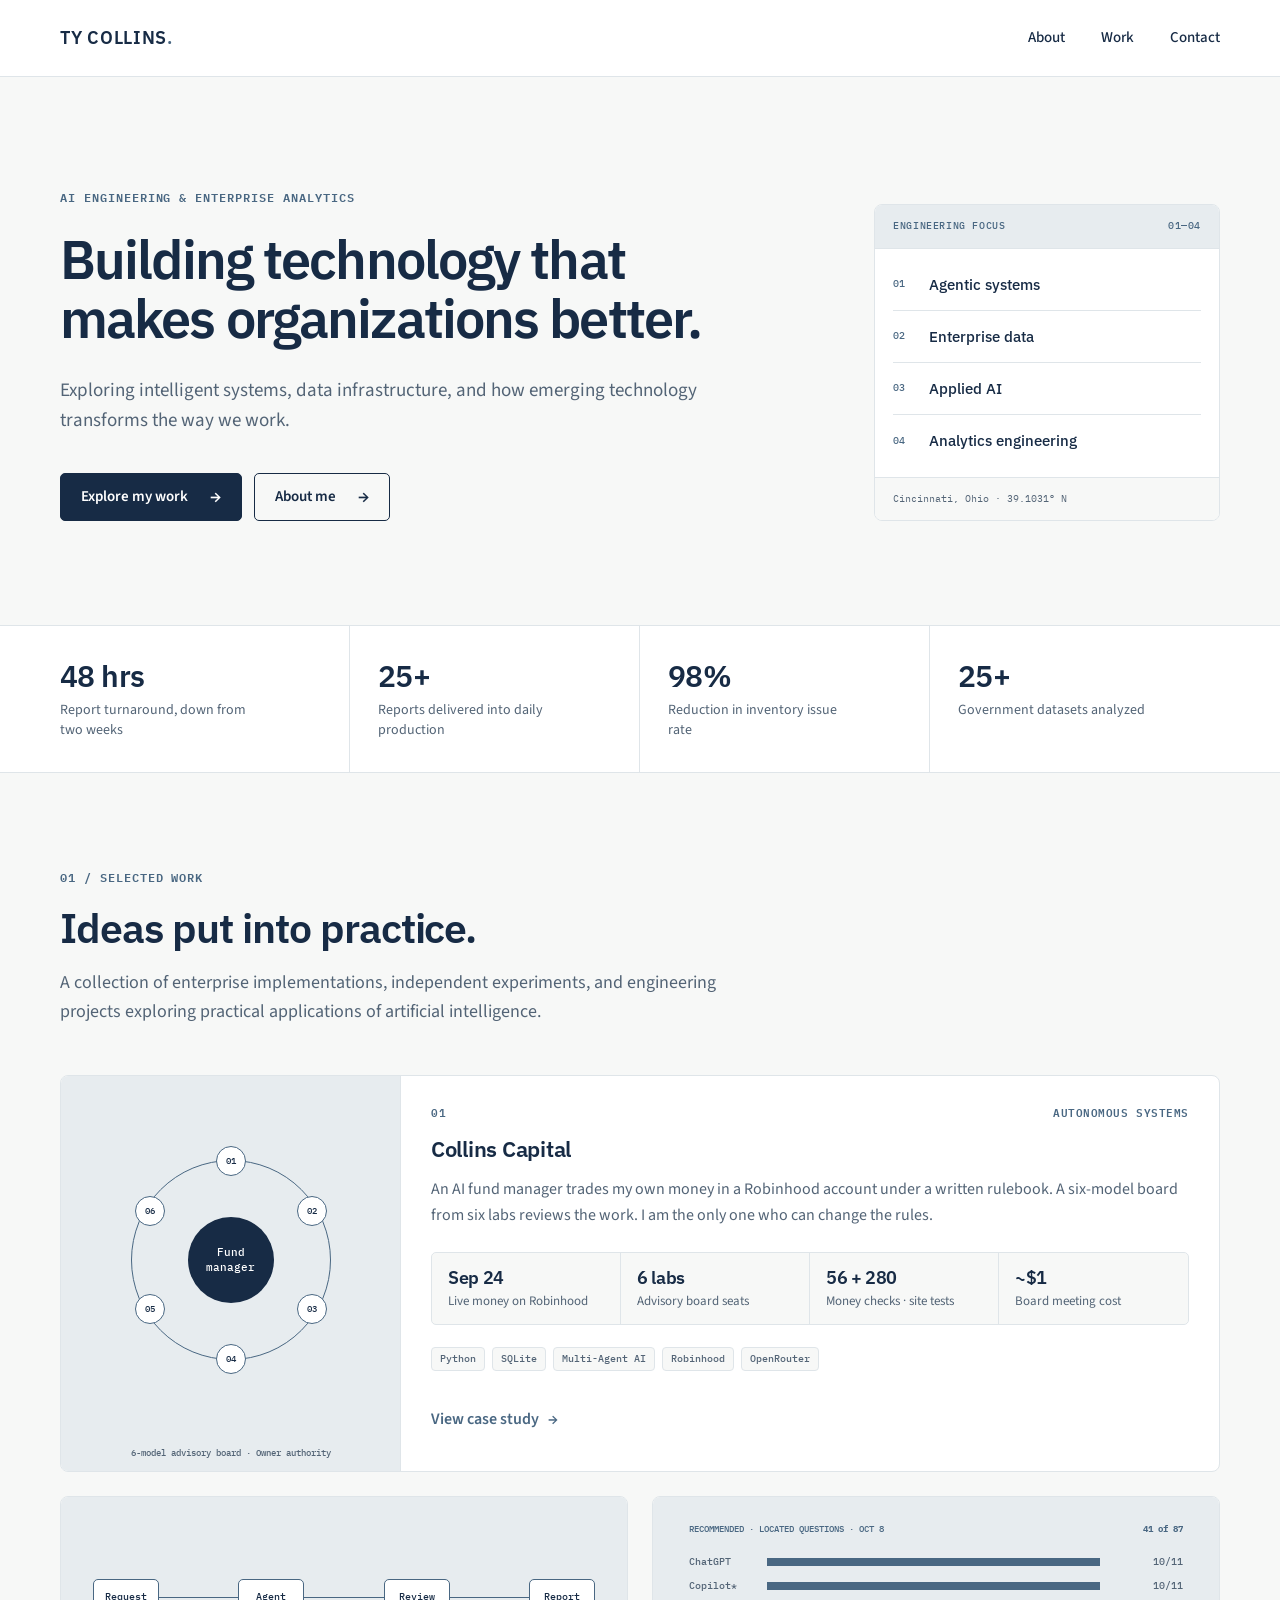
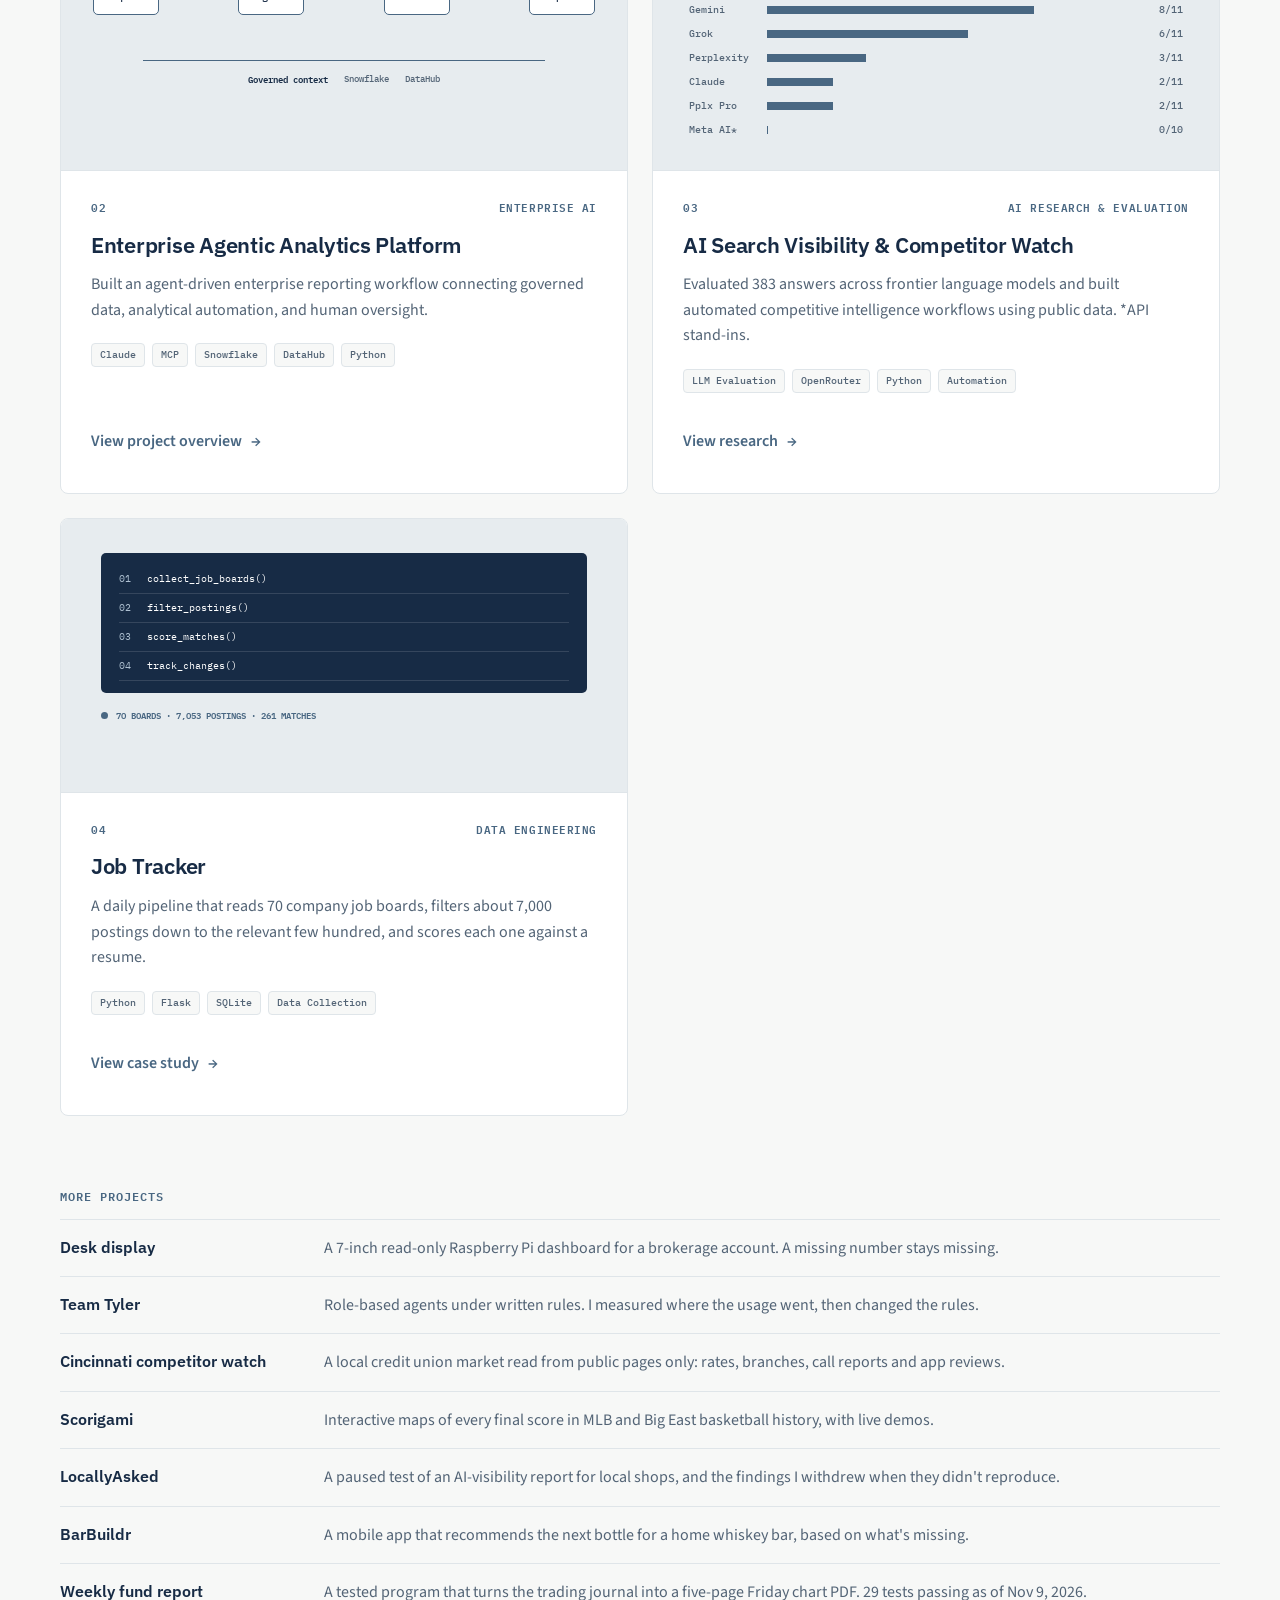
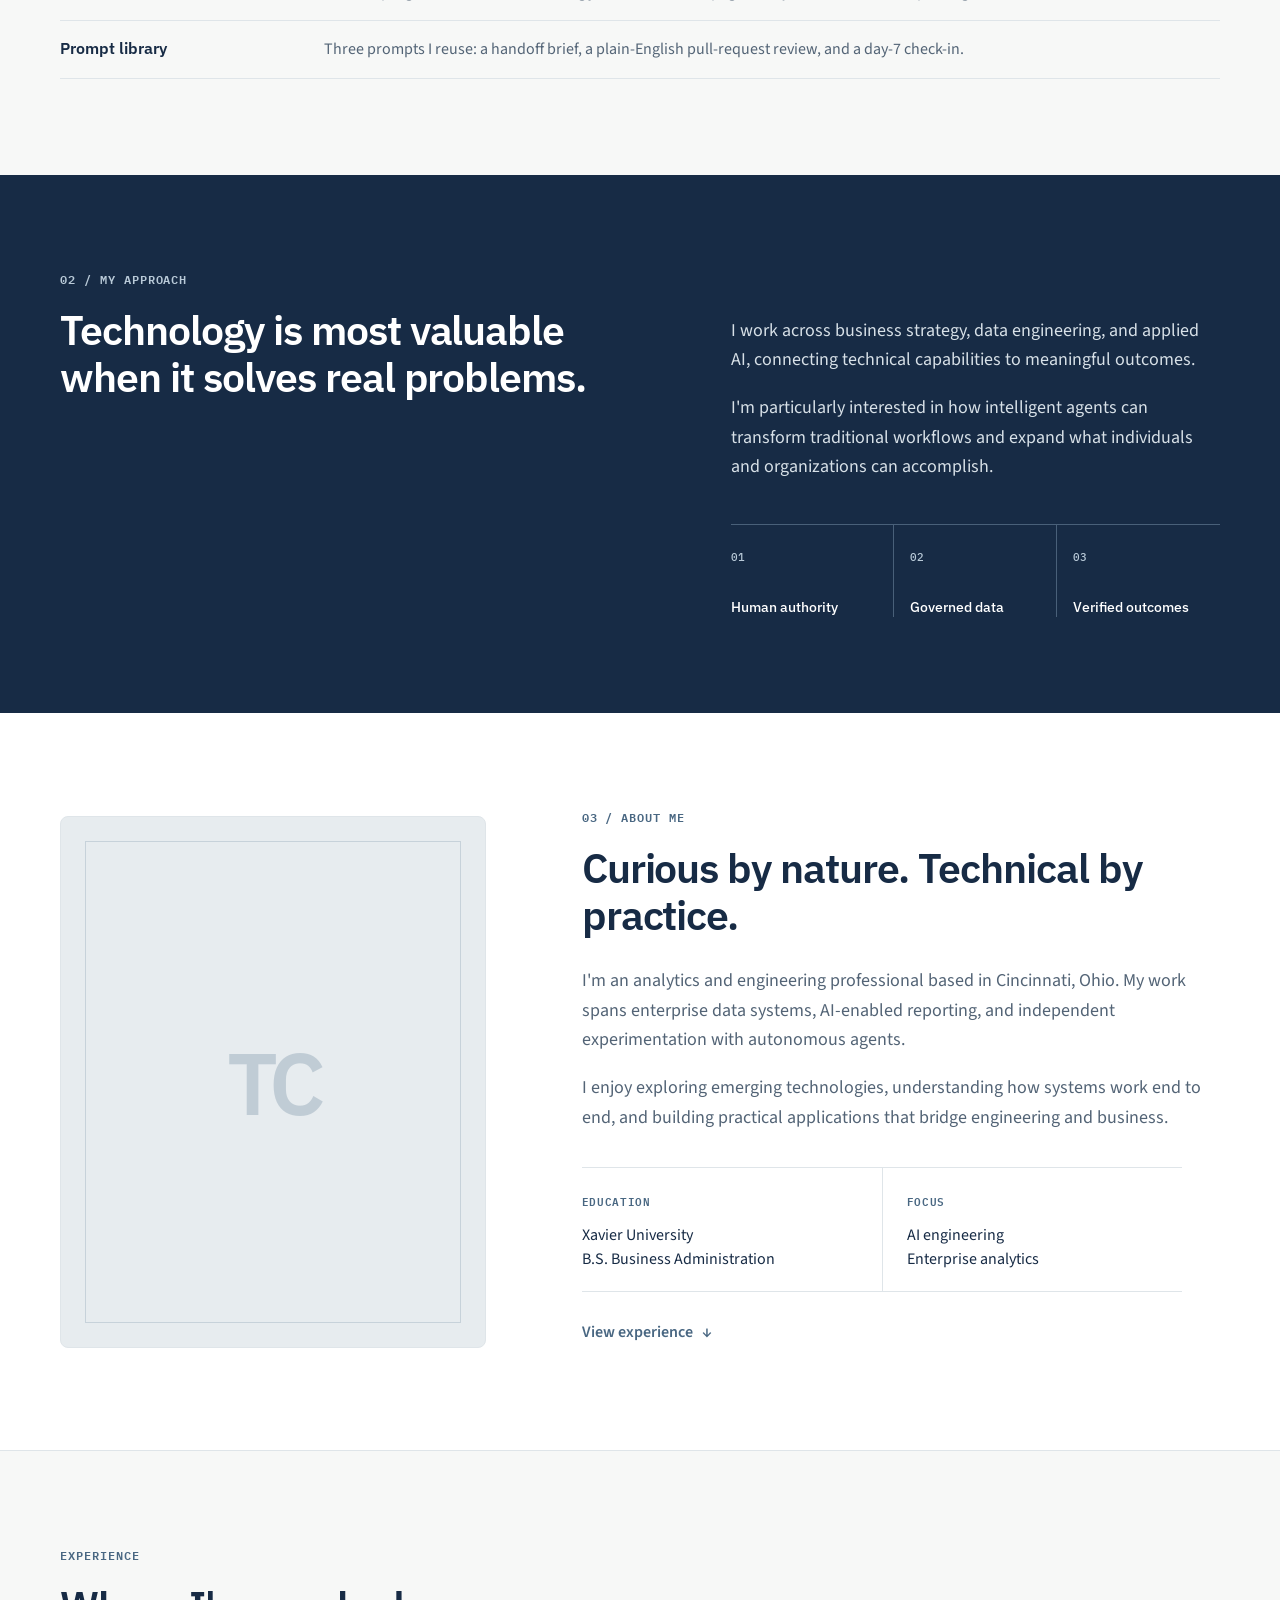
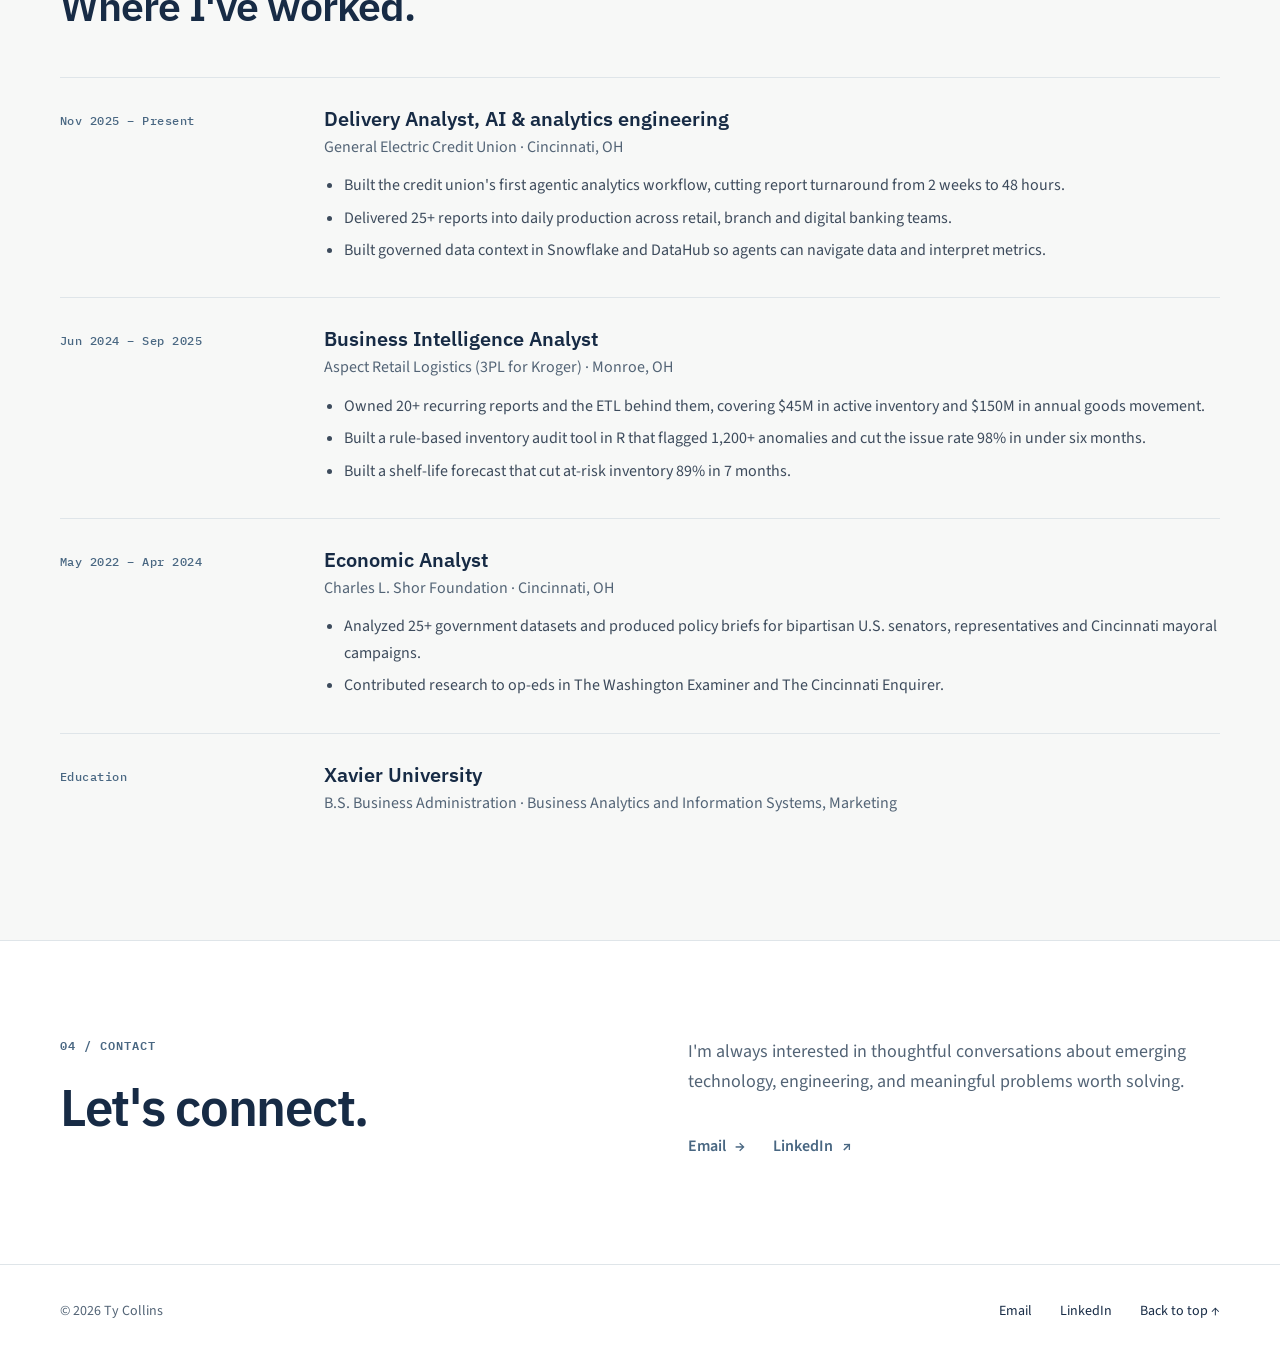
==== commit d3e67b31: "Make Collins Capital the flagship fund case study Merge the trading-system and collins-capital stori" ====
--- a/index.html
+++ b/index.html
@@ -71,32 +71,38 @@
       </div>
 
       <div class="project-grid">
+        <article class="project-card project-card-flagship">
+          <div class="project-visual architecture-capital" role="img" aria-label="Diagram: a fund manager agent surrounded by a six-model advisory board">
+            <div class="capital-center">Fund<br>manager</div>
+            <div class="agent-ring"><span>01</span><span>02</span><span>03</span><span>04</span><span>05</span><span>06</span></div>
+            <p>6-model advisory board · Owner authority</p>
+          </div>
+          <div class="project-body">
+            <div class="project-meta"><span>01</span><span>Autonomous Systems</span></div>
+            <h3>Collins Capital</h3>
+            <p>An AI fund manager trades my own money in a Robinhood account under a written rulebook. A six-model board from six labs reviews the work. I am the only one who can change the rules.</p>
+            <div class="proof-strip" aria-label="Verified proof points">
+              <div><strong>Sep 24</strong><span>Live money on Robinhood</span></div>
+              <div><strong>6 labs</strong><span>Advisory board seats</span></div>
+              <div><strong>56 + 280</strong><span>Money checks · site tests</span></div>
+              <div><strong>~$1</strong><span>Board meeting cost</span></div>
+            </div>
+            <div class="tag-list"><span class="tag">Python</span><span class="tag">SQLite</span><span class="tag">Multi-Agent AI</span><span class="tag">Robinhood</span><span class="tag">OpenRouter</span></div>
+            <a class="text-link" href="projects/collins-capital.html">View case study<span aria-hidden="true">→</span></a>
+          </div>
+        </article>
+
         <article class="project-card">
           <div class="project-visual architecture-enterprise" role="img" aria-label="Workflow diagram: request, agent, review, report, over governed context from Snowflake and DataHub">
             <div class="architecture-row"><span>Request</span><i></i><span>Agent</span><i></i><span>Review</span><i></i><span>Report</span></div>
             <div class="governance-rail"><b>Governed context</b><span>Snowflake</span><span>DataHub</span></div>
           </div>
           <div class="project-body">
-            <div class="project-meta"><span>01</span><span>Enterprise AI</span></div>
+            <div class="project-meta"><span>02</span><span>Enterprise AI</span></div>
             <h3>Enterprise Agentic Analytics Platform</h3>
             <p>Built an agent-driven enterprise reporting workflow connecting governed data, analytical automation, and human oversight.</p>
             <div class="tag-list"><span class="tag">Claude</span><span class="tag">MCP</span><span class="tag">Snowflake</span><span class="tag">DataHub</span><span class="tag">Python</span></div>
             <a class="text-link" href="projects/reporting-pipeline.html">View project overview<span aria-hidden="true">→</span></a>
-          </div>
-        </article>
-
-        <article class="project-card">
-          <div class="project-visual architecture-capital" role="img" aria-label="Diagram: a fund manager agent surrounded by a six-model advisory board">
-            <div class="capital-center">Fund<br>manager</div>
-            <div class="agent-ring"><span>01</span><span>02</span><span>03</span><span>04</span><span>05</span><span>06</span></div>
-            <p>6-model advisory board · Owner authority</p>
-          </div>
-          <div class="project-body">
-            <div class="project-meta"><span>02</span><span>Autonomous Systems</span></div>
-            <h3>Collins Capital</h3>
-            <p>A live-money multi-agent investment system. An AI fund manager trades under a written rulebook, with risk controls and a six-model advisory board.</p>
-            <div class="tag-list"><span class="tag">Python</span><span class="tag">SQLite</span><span class="tag">Multi-Agent AI</span><span class="tag">OpenRouter</span></div>
-            <a class="text-link" href="projects/trading-system.html">View case study<span aria-hidden="true">→</span></a>
           </div>
         </article>
 
@@ -145,8 +151,7 @@
 
       <p class="eyebrow more-heading" id="projects">More projects</p>
       <ul class="more-list">
-        <li><a href="projects/collins-capital.html">Collins Capital public site</a><span>Rebuilt daily from the trading journal, and the build fails if a figure doesn't match its source.</span></li>
-        <li><a href="projects/desk-display.html">Desk display</a><span>A 7-inch read-only Raspberry Pi dashboard for the same account. A missing number stays missing.</span></li>
+        <li><a href="projects/desk-display.html">Desk display</a><span>A 7-inch read-only Raspberry Pi dashboard for a brokerage account. A missing number stays missing.</span></li>
         <li><a href="projects/team-tyler.html">Team Tyler</a><span>Role-based agents under written rules. I measured where the usage went, then changed the rules.</span></li>
         <li><a href="projects/competitor-watch.html">Cincinnati competitor watch</a><span>A local credit union market read from public pages only: rates, branches, call reports and app reviews.</span></li>
         <li><a href="projects/scorigami.html">Scorigami</a><span>Interactive maps of every final score in MLB and Big East basketball history, with live demos.</span></li>
--- a/assets/style.css
+++ b/assets/style.css
@@ -173,6 +173,29 @@
 .footer-grid a { display: flex; align-items: center; min-height: 44px; color: var(--navy); font-size: 14px; text-decoration: underline #0000; text-underline-offset: 4px; }
 .footer-grid a:hover { color: var(--steel); text-decoration-color: currentColor; }
 
+
+/* Flagship proof strip on home cards */
+.project-card-flagship { grid-column: 1 / -1; flex-direction: row; align-items: stretch; }
+.project-card-flagship .project-visual { flex: 0 0 340px; height: auto; min-height: 300px; border-bottom: 0; border-right: 1px solid var(--border); }
+.project-card-flagship .project-body { flex: 1; min-width: 0; }
+.project-card-flagship .proof-strip { display: grid; grid-template-columns: repeat(4, minmax(0, 1fr)); gap: 0; margin: 4px 0 22px; border: 1px solid var(--border); border-radius: var(--radius-sm); background: var(--warm-white); overflow: hidden; }
+.project-card-flagship .proof-strip > div { padding: 14px 16px; border-right: 1px solid var(--border); }
+.project-card-flagship .proof-strip > div:last-child { border-right: 0; }
+.project-card-flagship .proof-strip strong { display: block; color: var(--navy); font: 600 18px/1.2 var(--heading); letter-spacing: -.02em; margin-bottom: 4px; }
+.project-card-flagship .proof-strip span { display: block; color: var(--slate); font-size: 13px; line-height: 1.35; }
+@media (width <= 900px) {
+  .project-card-flagship { flex-direction: column; }
+  .project-card-flagship .project-visual { flex-basis: auto; width: 100%; height: 240px; min-height: 0; border-right: 0; border-bottom: 1px solid var(--border); }
+  .project-card-flagship .proof-strip { grid-template-columns: repeat(2, minmax(0, 1fr)); }
+  .project-card-flagship .proof-strip > div:nth-child(2) { border-right: 0; }
+  .project-card-flagship .proof-strip > div:nth-child(-n+2) { border-bottom: 1px solid var(--border); }
+}
+@media (width <= 420px) {
+  .project-card-flagship .proof-strip { grid-template-columns: 1fr; }
+  .project-card-flagship .proof-strip > div { border-right: 0; border-bottom: 1px solid var(--border); }
+  .project-card-flagship .proof-strip > div:last-child { border-bottom: 0; }
+}
+
 /* Case study pages */
 .case-head { padding: 72px 0 48px; max-width: 860px; }
 .case-head h1 { color: var(--navy); font: 600 clamp(36px, 3.4vw, 44px)/1.15 var(--heading); letter-spacing: -.025em; margin-bottom: 20px; }
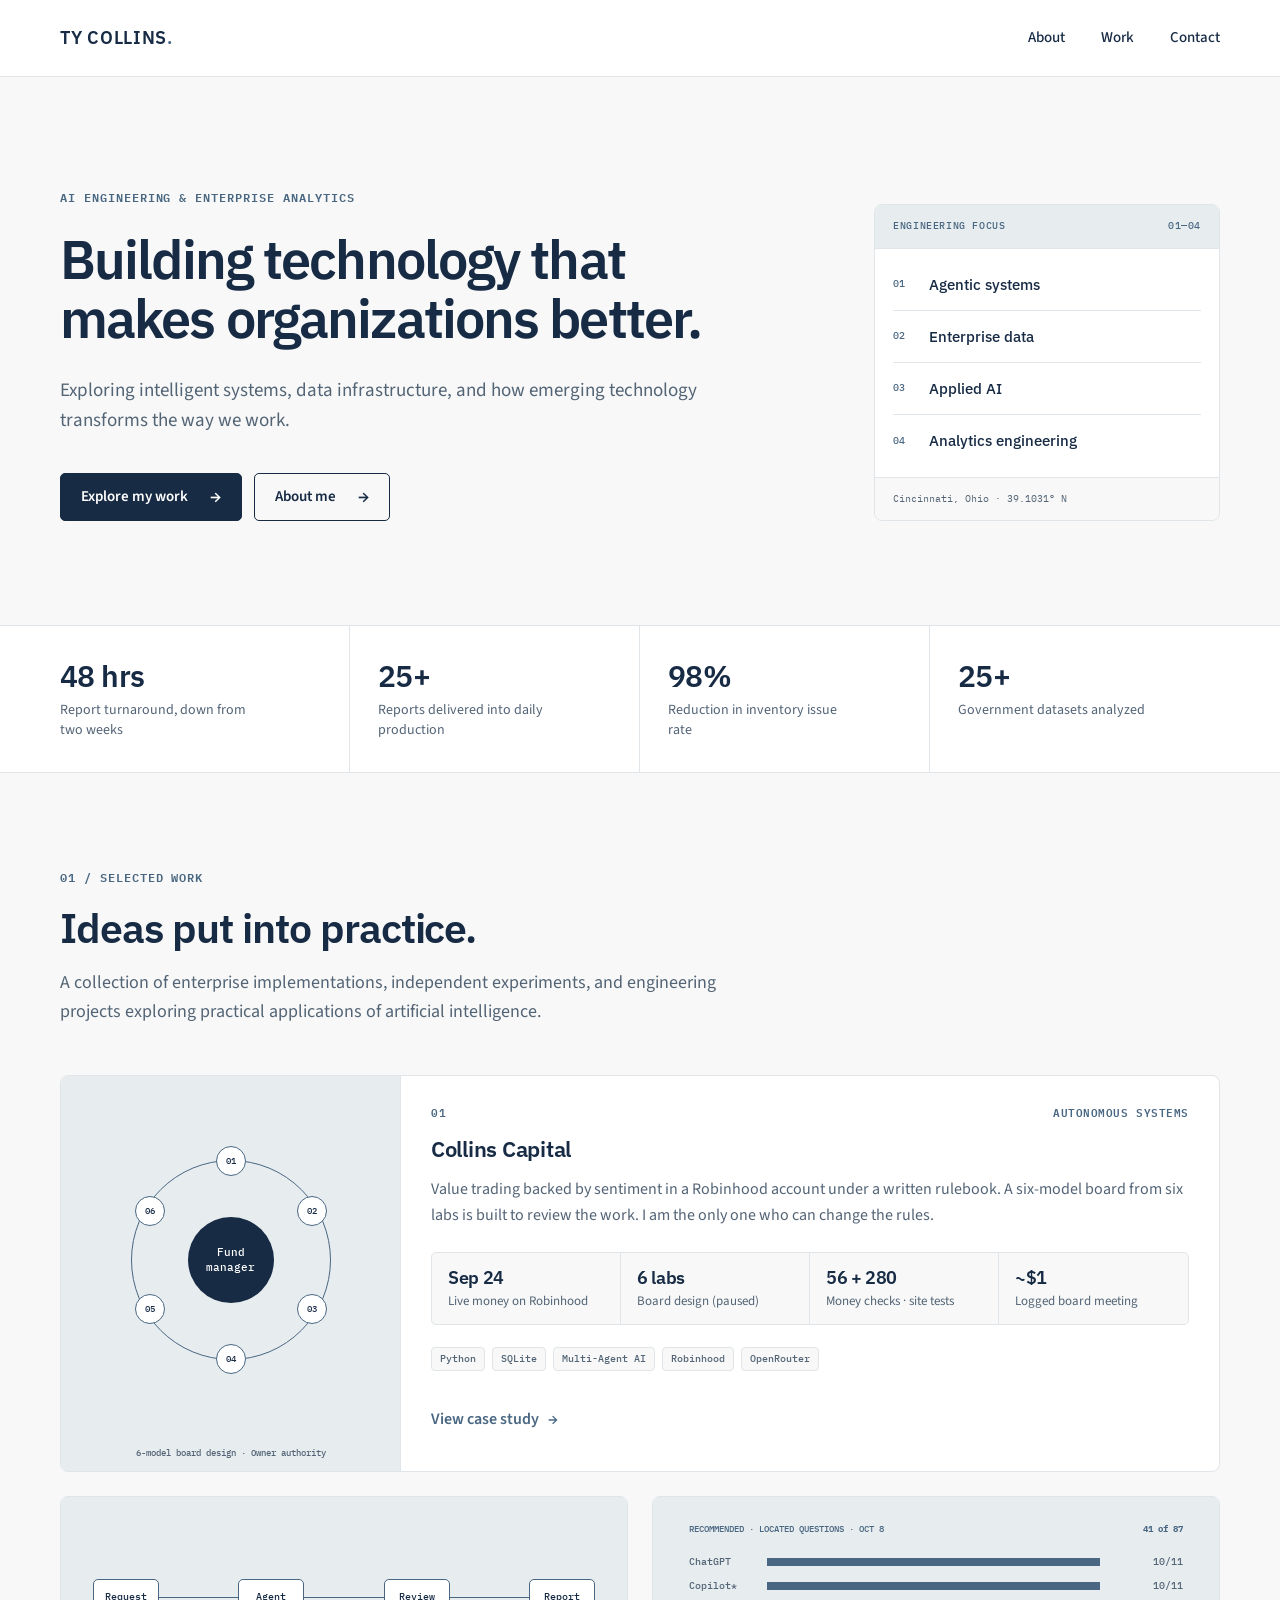
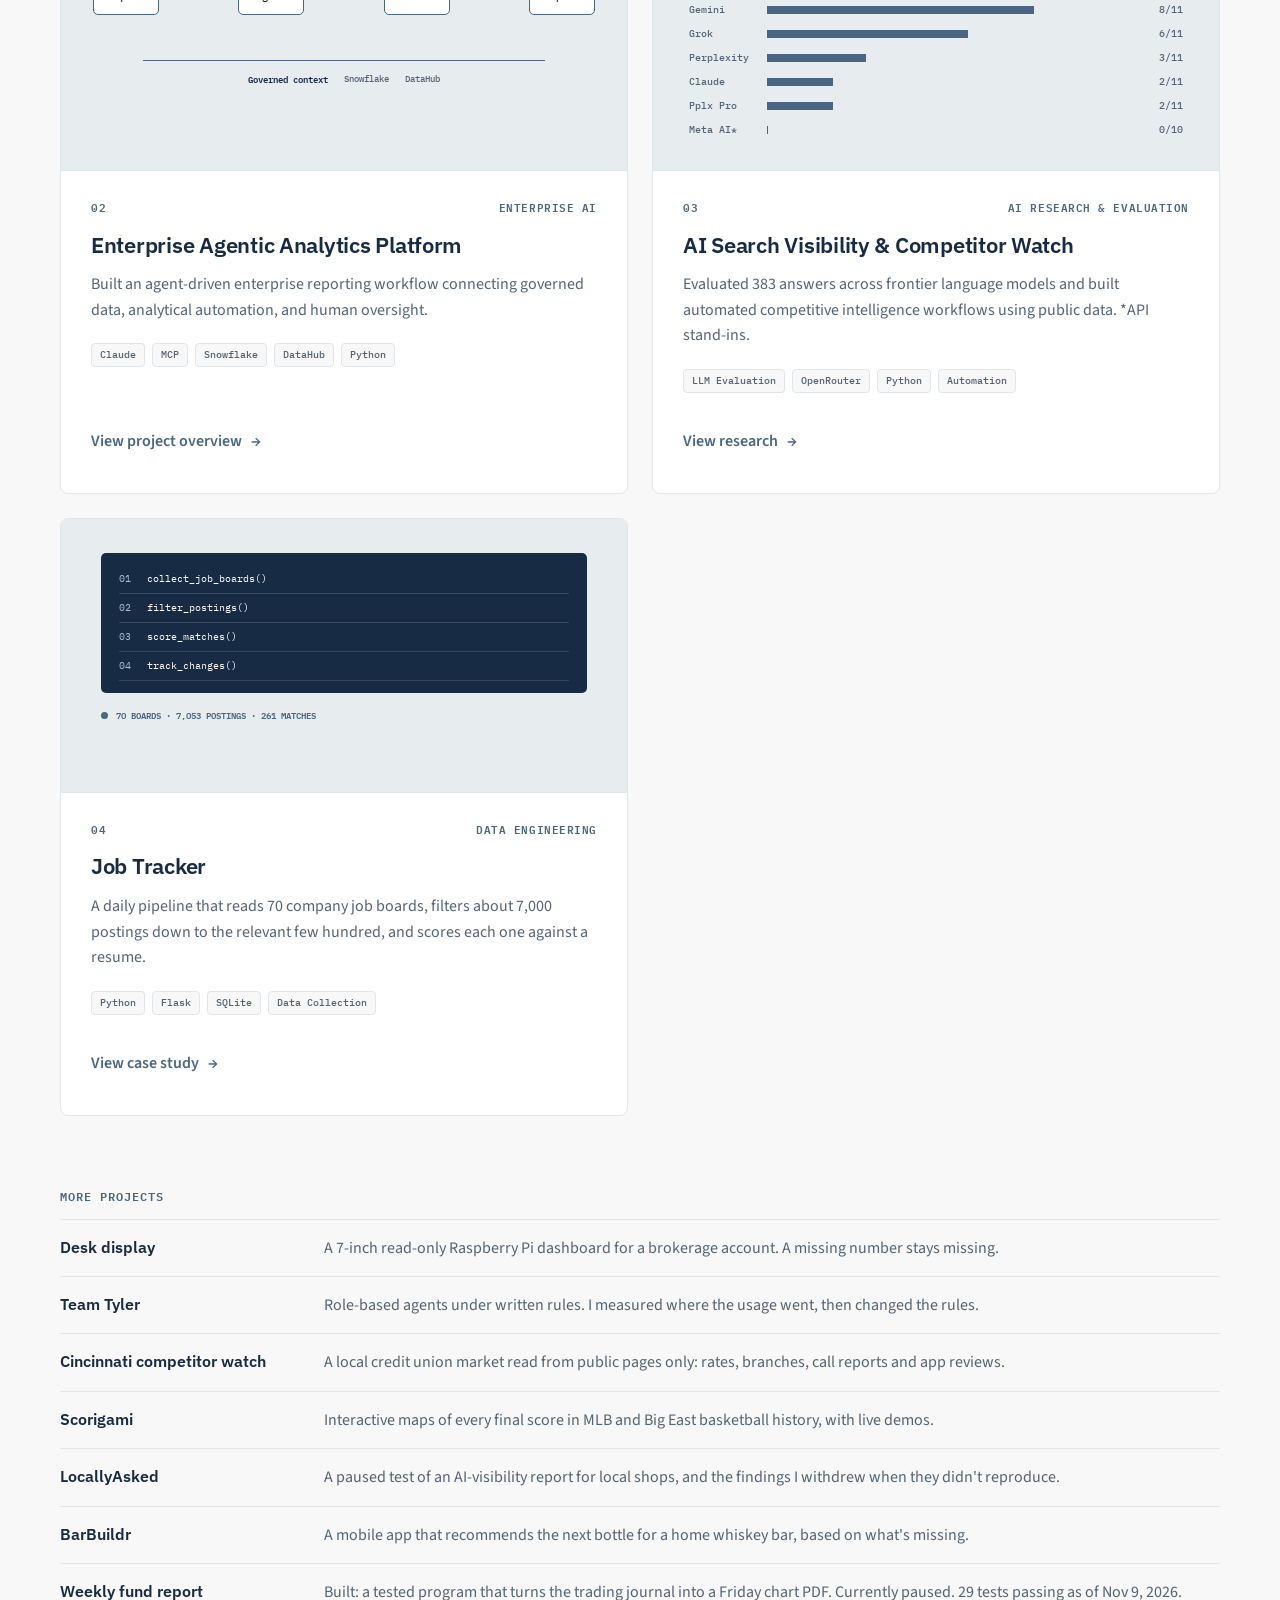
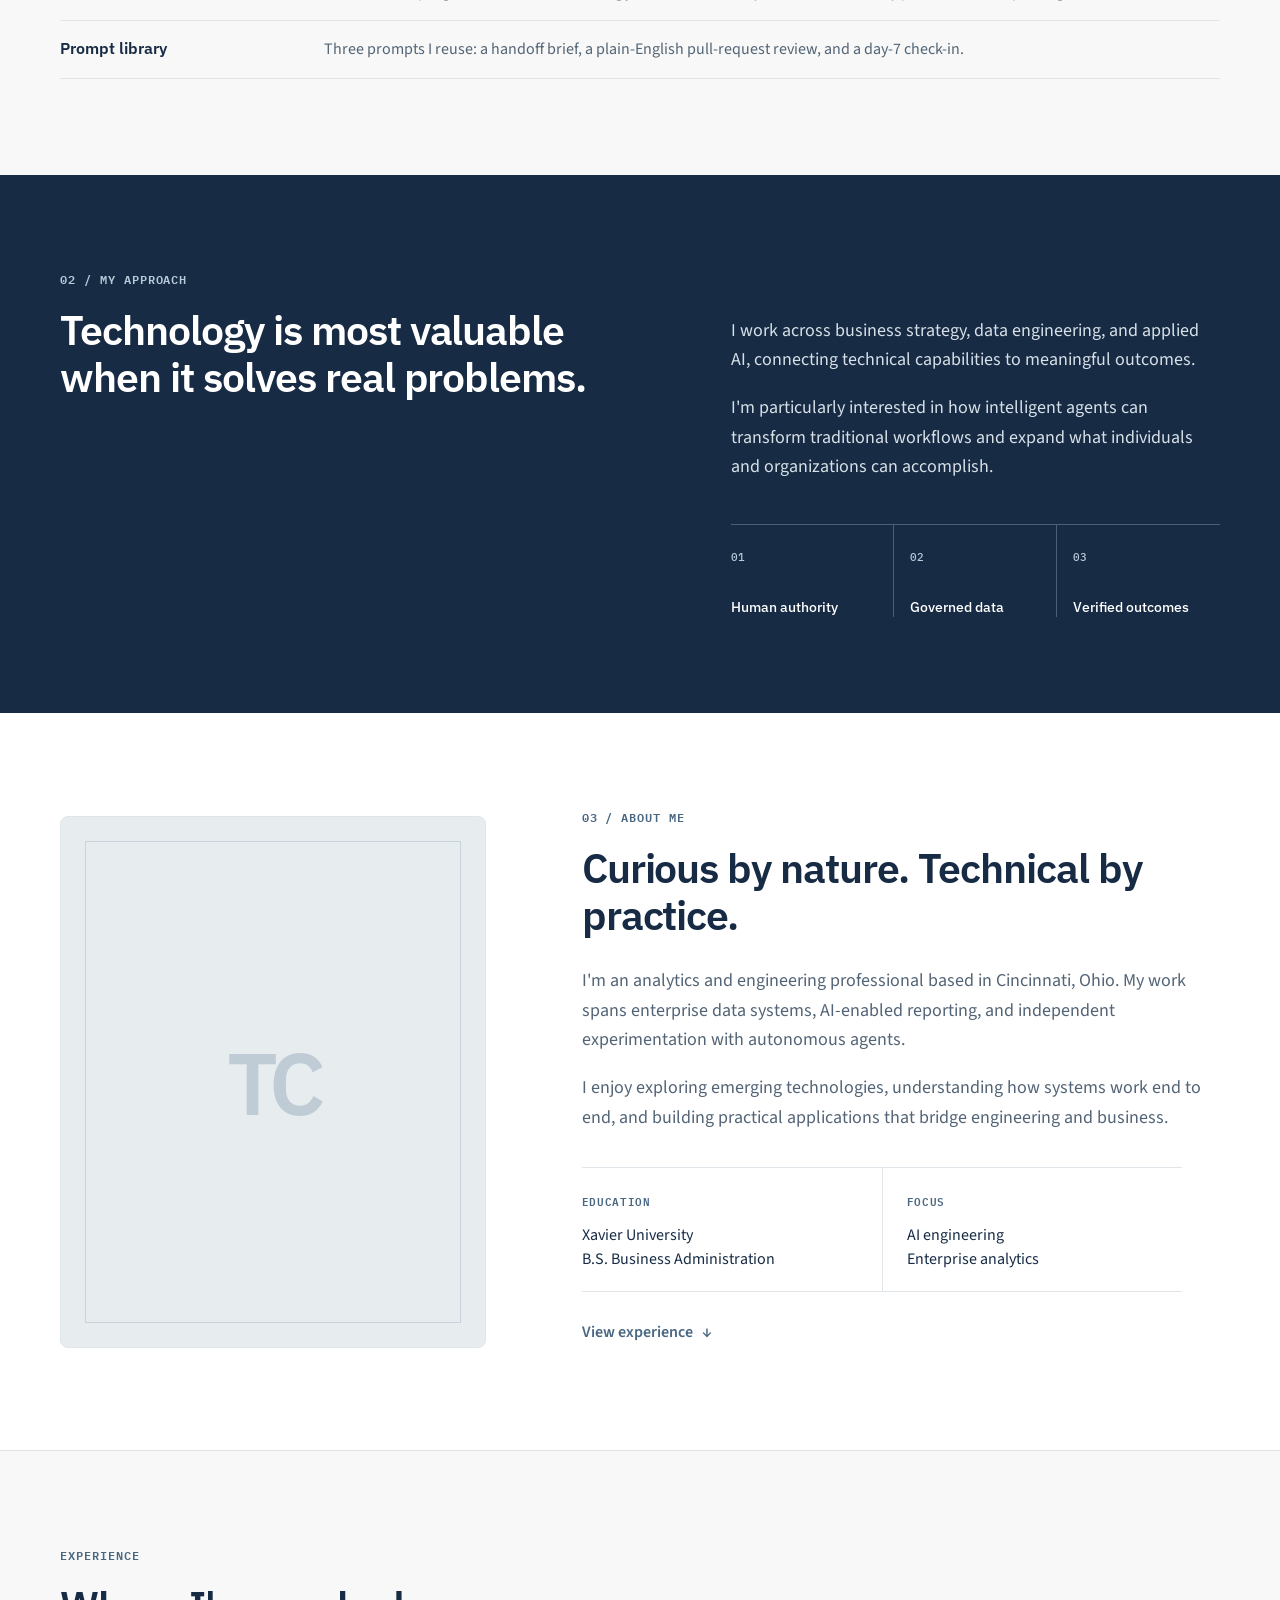
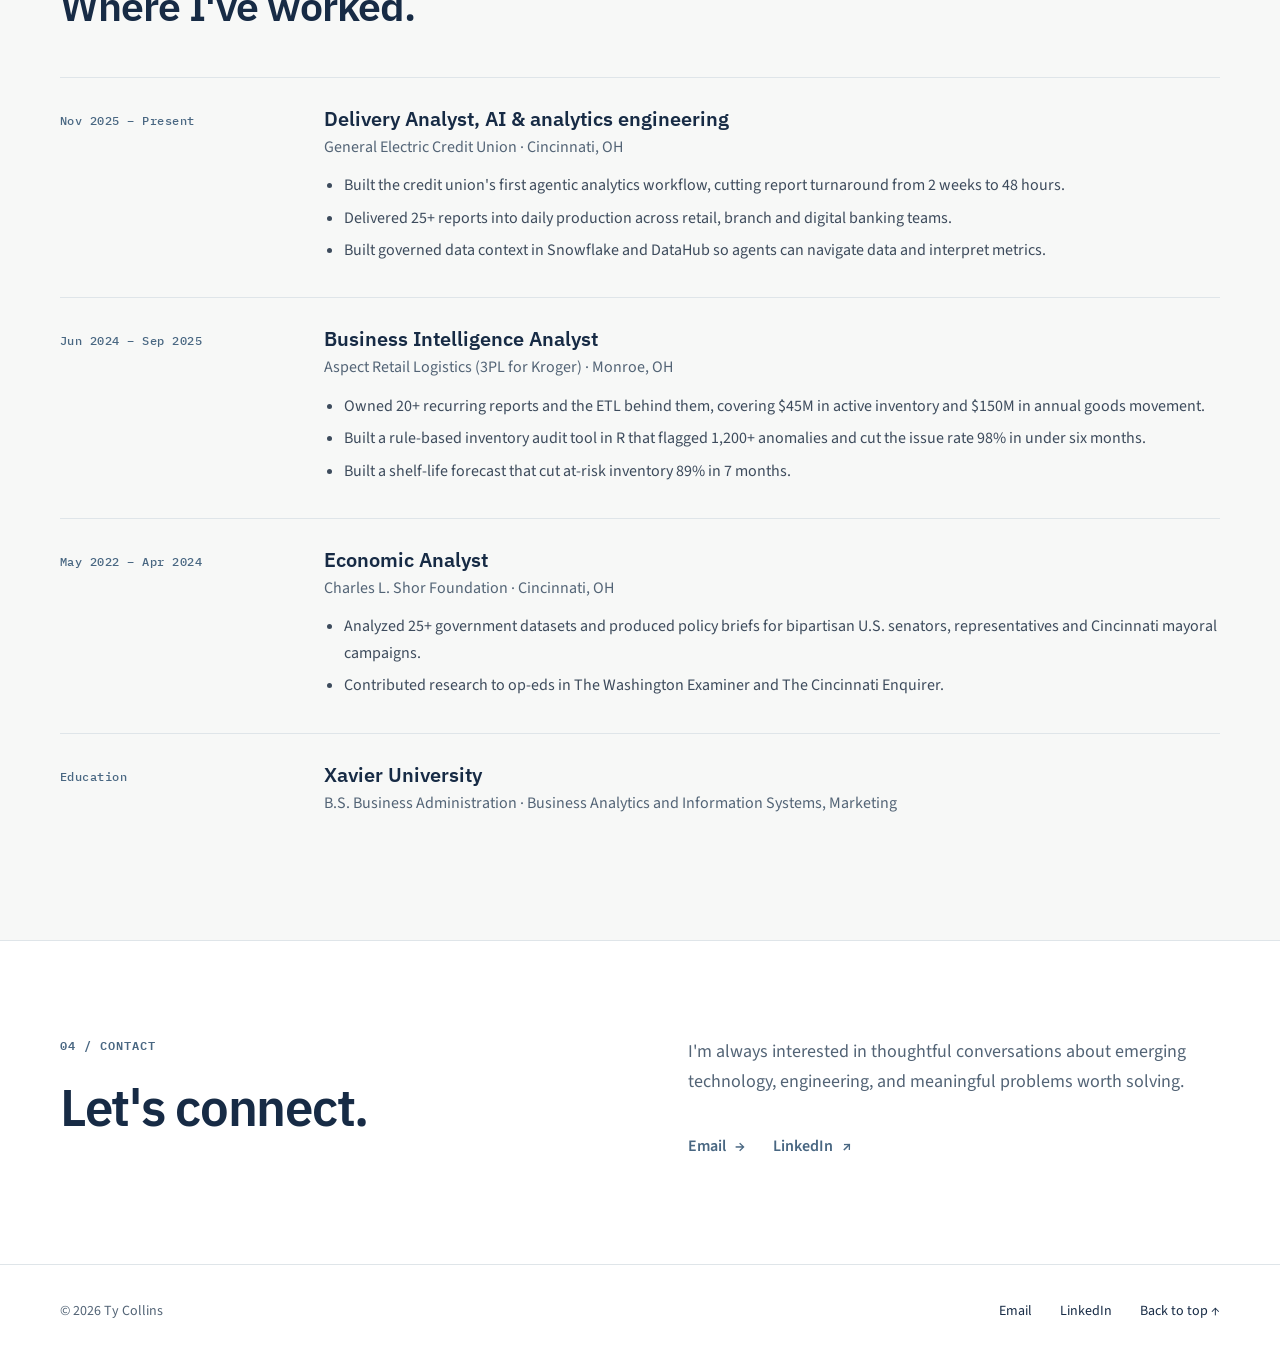
==== commit e2a9a151: "Fund page: Reid fact-check timeline, live loop, paused tooling Apply Reid’s journal-backed edits via" ====
--- a/index.html
+++ b/index.html
@@ -75,17 +75,17 @@
           <div class="project-visual architecture-capital" role="img" aria-label="Diagram: a fund manager agent surrounded by a six-model advisory board">
             <div class="capital-center">Fund<br>manager</div>
             <div class="agent-ring"><span>01</span><span>02</span><span>03</span><span>04</span><span>05</span><span>06</span></div>
-            <p>6-model advisory board · Owner authority</p>
+            <p>6-model board design · Owner authority</p>
           </div>
           <div class="project-body">
             <div class="project-meta"><span>01</span><span>Autonomous Systems</span></div>
             <h3>Collins Capital</h3>
-            <p>An AI fund manager trades my own money in a Robinhood account under a written rulebook. A six-model board from six labs reviews the work. I am the only one who can change the rules.</p>
+            <p>Value trading backed by sentiment in a Robinhood account under a written rulebook. A six-model board from six labs is built to review the work. I am the only one who can change the rules.</p>
             <div class="proof-strip" aria-label="Verified proof points">
               <div><strong>Sep 24</strong><span>Live money on Robinhood</span></div>
-              <div><strong>6 labs</strong><span>Advisory board seats</span></div>
+              <div><strong>6 labs</strong><span>Board design (paused)</span></div>
               <div><strong>56 + 280</strong><span>Money checks · site tests</span></div>
-              <div><strong>~$1</strong><span>Board meeting cost</span></div>
+              <div><strong>~$1</strong><span>Logged board meeting</span></div>
             </div>
             <div class="tag-list"><span class="tag">Python</span><span class="tag">SQLite</span><span class="tag">Multi-Agent AI</span><span class="tag">Robinhood</span><span class="tag">OpenRouter</span></div>
             <a class="text-link" href="projects/collins-capital.html">View case study<span aria-hidden="true">→</span></a>
@@ -157,7 +157,7 @@
         <li><a href="projects/scorigami.html">Scorigami</a><span>Interactive maps of every final score in MLB and Big East basketball history, with live demos.</span></li>
         <li><a href="projects/locallyasked.html">LocallyAsked</a><span>A paused test of an AI-visibility report for local shops, and the findings I withdrew when they didn't reproduce.</span></li>
         <li><a href="projects/barbuildr.html">BarBuildr</a><span>A mobile app that recommends the next bottle for a home whiskey bar, based on what's missing.</span></li>
-        <li><b>Weekly fund report</b><span>A tested program that turns the trading journal into a five-page Friday chart PDF. 29 tests passing as of Nov 9, 2026.</span></li>
+        <li><b>Weekly fund report</b><span>Built: a tested program that turns the trading journal into a Friday chart PDF. Currently paused. 29 tests passing as of Nov 9, 2026.</span></li>
         <li><b>Prompt library</b><span>Three prompts I reuse: a handoff brief, a plain-English pull-request review, and a day-7 check-in.</span></li>
       </ul>
     </div>
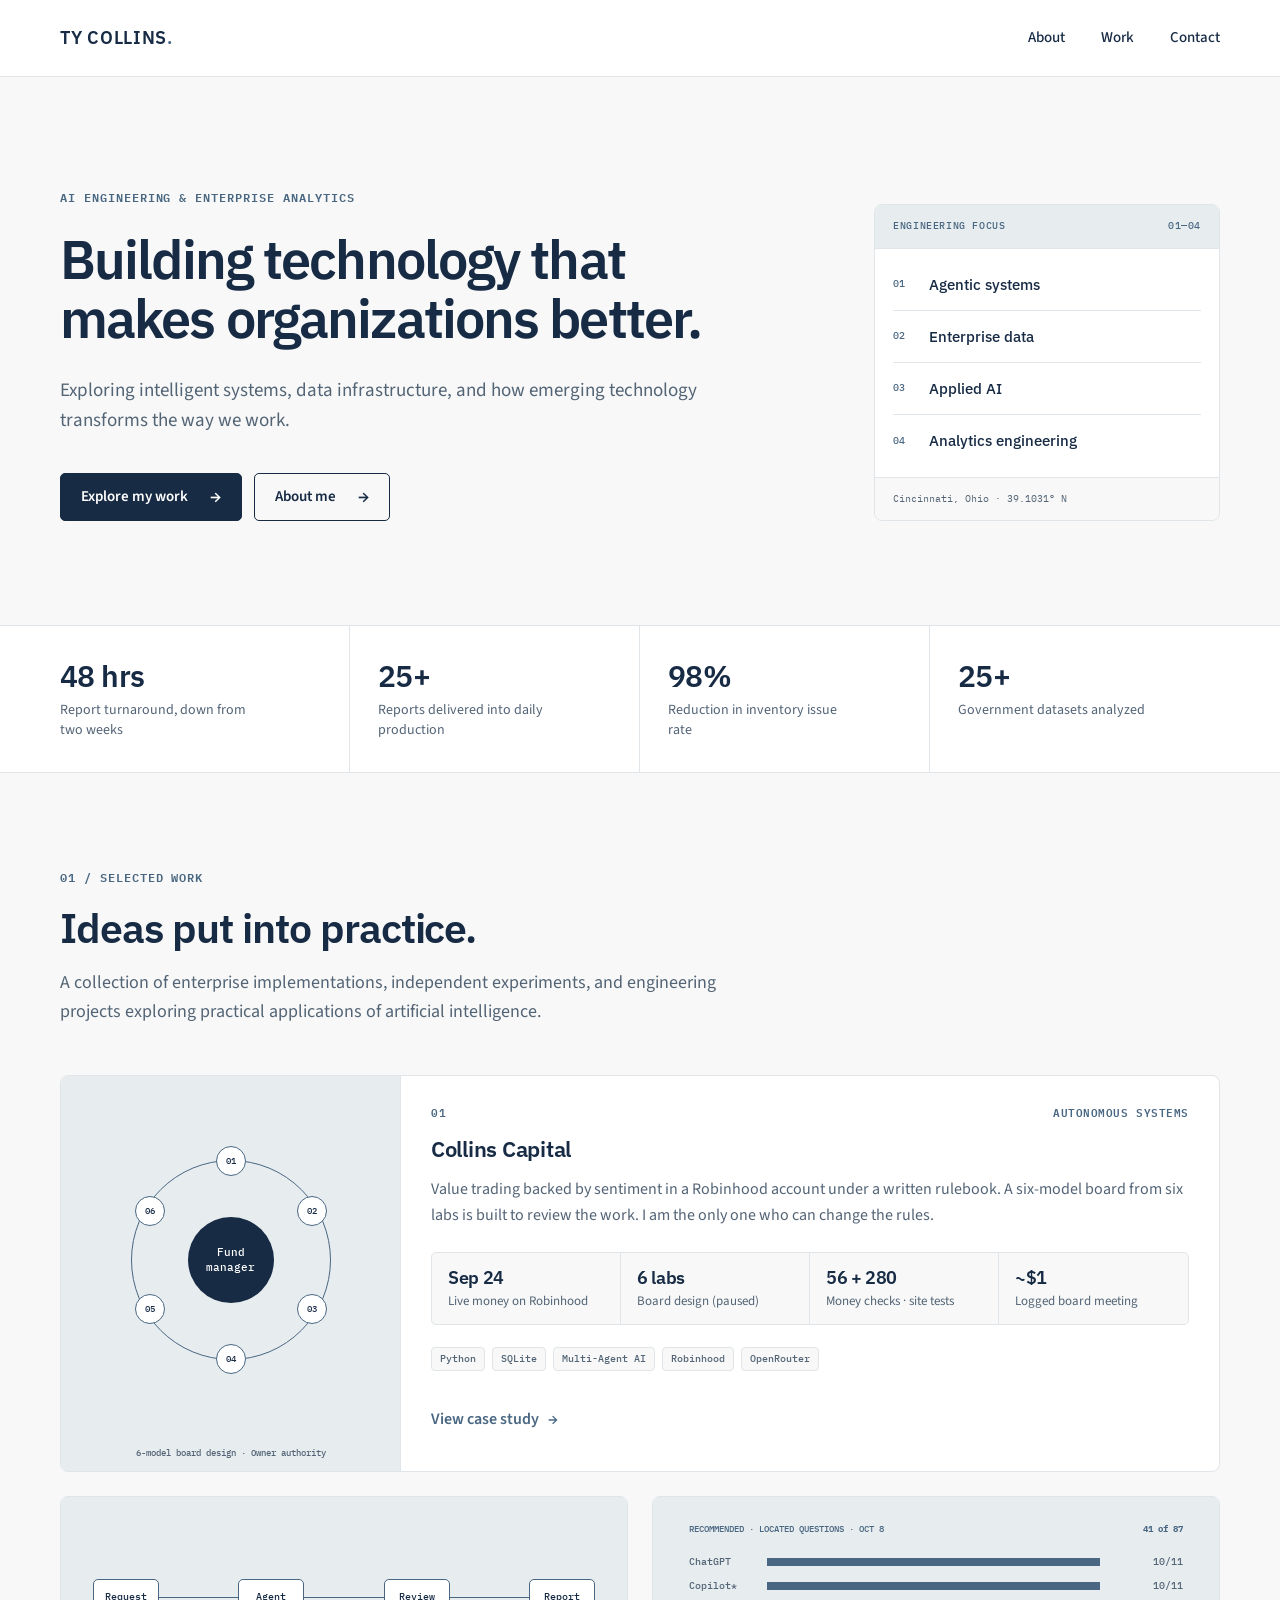
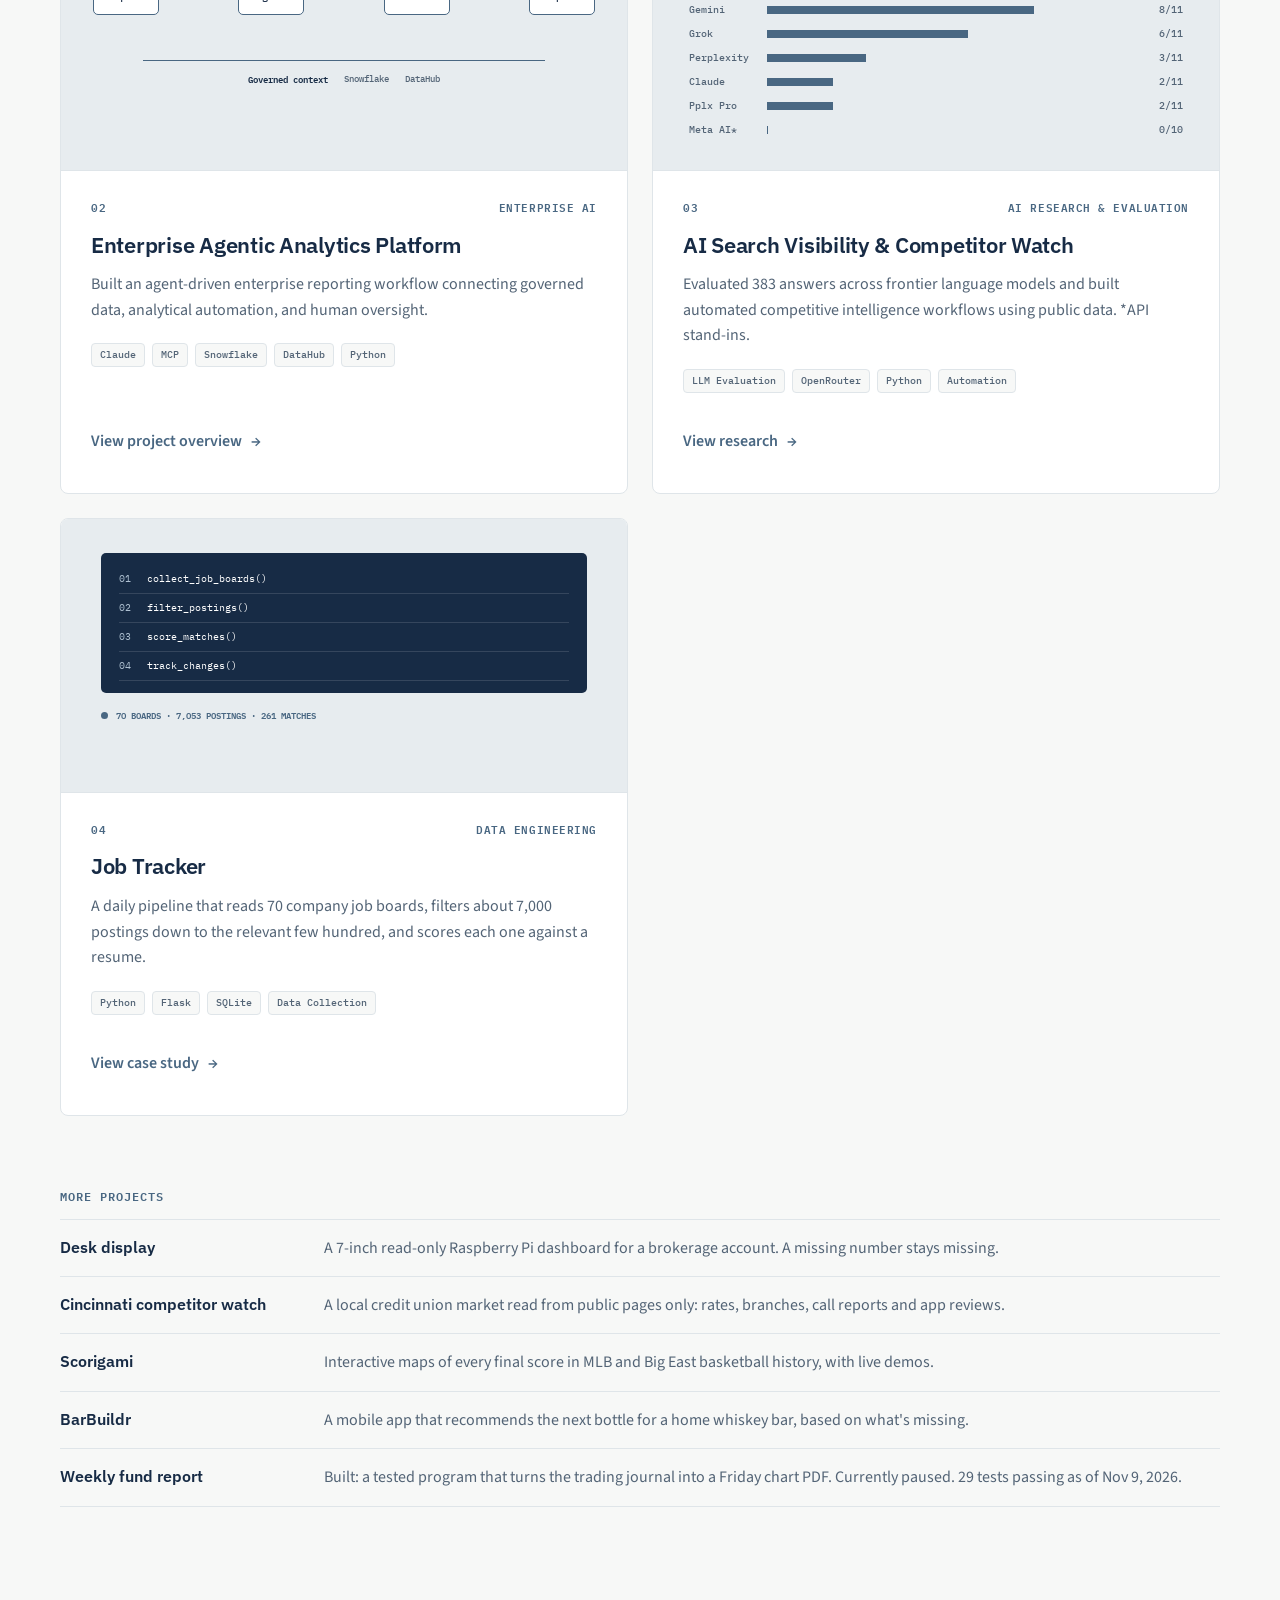
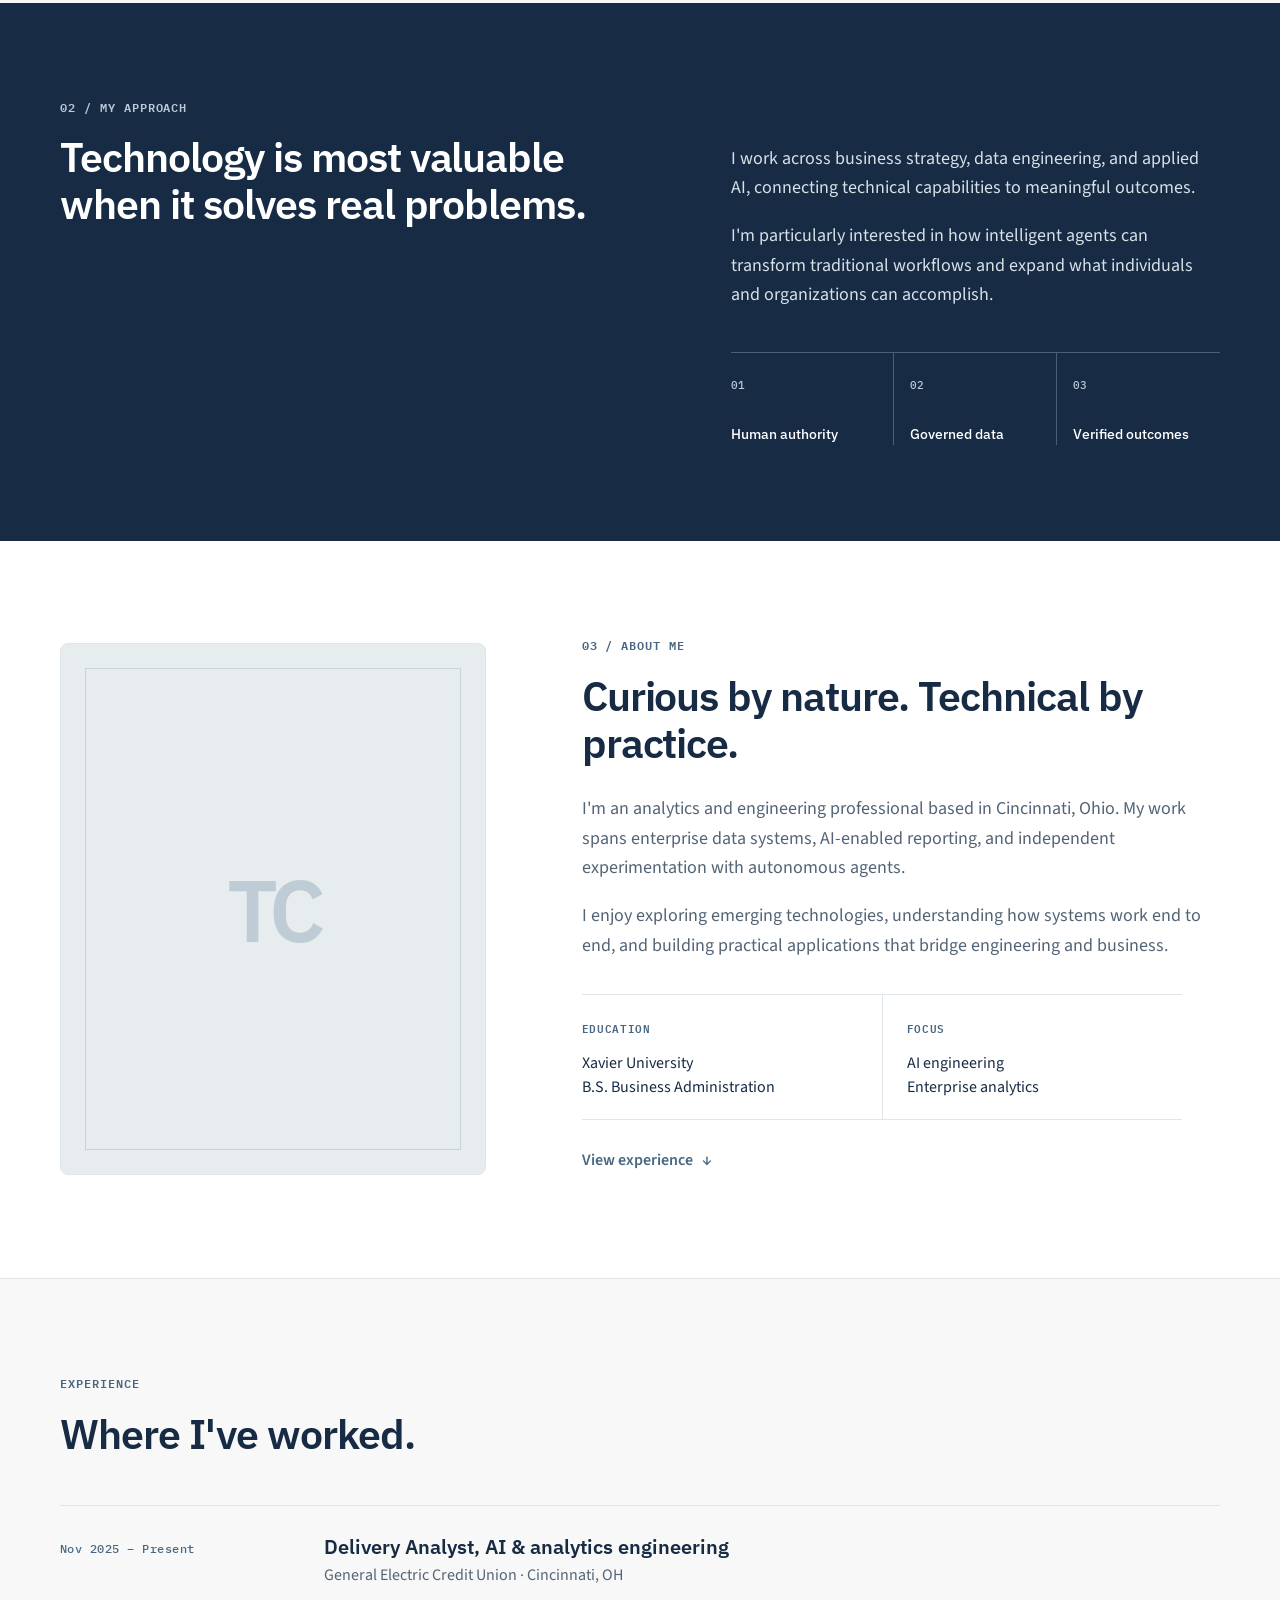
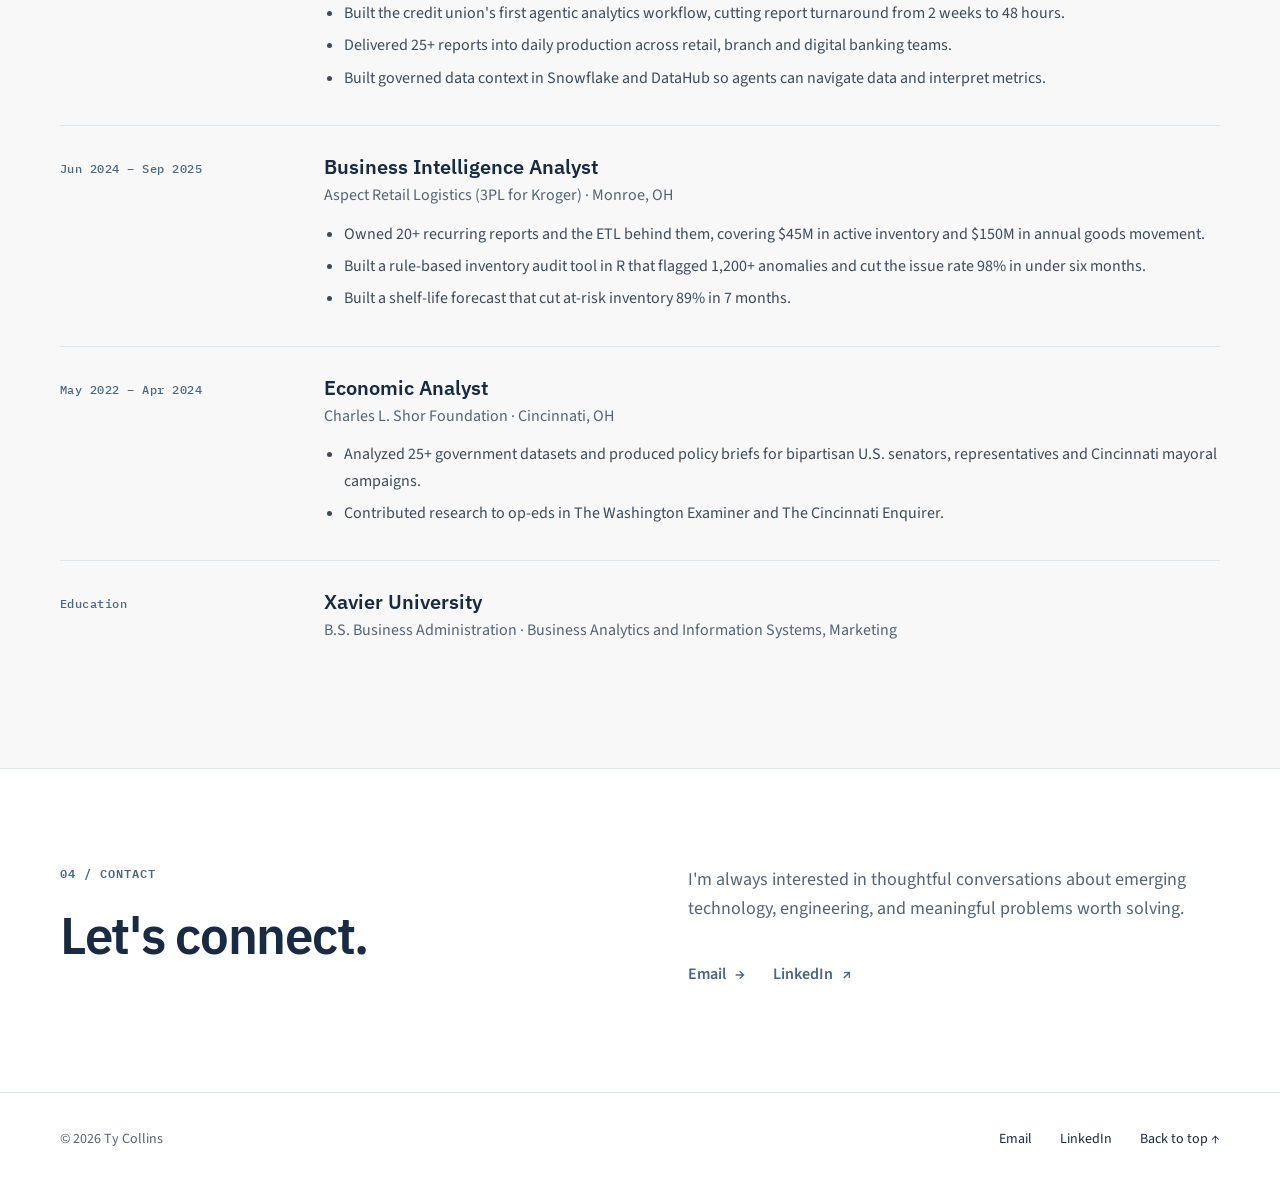
==== commit ea9ad99d: "Remove Team Tyler and LocallyAsked case studies and the prompt library entry" ====
--- a/index.html
+++ b/index.html
@@ -152,13 +152,10 @@
       <p class="eyebrow more-heading" id="projects">More projects</p>
       <ul class="more-list">
         <li><a href="projects/desk-display.html">Desk display</a><span>A 7-inch read-only Raspberry Pi dashboard for a brokerage account. A missing number stays missing.</span></li>
-        <li><a href="projects/team-tyler.html">Team Tyler</a><span>Role-based agents under written rules. I measured where the usage went, then changed the rules.</span></li>
         <li><a href="projects/competitor-watch.html">Cincinnati competitor watch</a><span>A local credit union market read from public pages only: rates, branches, call reports and app reviews.</span></li>
         <li><a href="projects/scorigami.html">Scorigami</a><span>Interactive maps of every final score in MLB and Big East basketball history, with live demos.</span></li>
-        <li><a href="projects/locallyasked.html">LocallyAsked</a><span>A paused test of an AI-visibility report for local shops, and the findings I withdrew when they didn't reproduce.</span></li>
         <li><a href="projects/barbuildr.html">BarBuildr</a><span>A mobile app that recommends the next bottle for a home whiskey bar, based on what's missing.</span></li>
         <li><b>Weekly fund report</b><span>Built: a tested program that turns the trading journal into a Friday chart PDF. Currently paused. 29 tests passing as of Nov 9, 2026.</span></li>
-        <li><b>Prompt library</b><span>Three prompts I reuse: a handoff brief, a plain-English pull-request review, and a day-7 check-in.</span></li>
       </ul>
     </div>
   </section>
--- a/assets/style.css
+++ b/assets/style.css
@@ -251,6 +251,38 @@
 figure.chart { margin: 22px 0 12px; }
 figure.chart img { display: block; width: 100%; height: auto; background: var(--white); border: 1px solid var(--border); border-radius: var(--radius-md); }
 figure.chart figcaption { color: var(--slate); font-size: 14px; margin-top: 8px; }
+
+/* Case-study metrics strip (reuses .metrics / .metrics-grid) */
+.case-metrics {
+  margin: 0 0 48px;
+  border: 1px solid var(--border);
+  border-radius: var(--radius-md);
+  background: var(--white);
+  border-top: 1px solid var(--border);
+  border-bottom: 1px solid var(--border);
+}
+.case-metrics .metrics-grid > div:first-child { padding-left: 28px; }
+.case-metrics .metrics-grid > div:last-child { padding-right: 28px; }
+.case-metrics .metrics-note {
+  max-width: none;
+  margin: 0;
+  padding: 12px 28px 16px;
+  color: var(--slate);
+  font-size: 13px;
+  line-height: 1.45;
+  border-top: 1px solid var(--border);
+}
+@media (width <= 900px) {
+  .case-metrics .metrics-grid > div:first-child,
+  .case-metrics .metrics-grid > div:nth-child(3) { padding-left: 28px; }
+}
+@media (width <= 420px) {
+  .case-metrics .metrics-grid > div,
+  .case-metrics .metrics-grid > div:first-child,
+  .case-metrics .metrics-grid > div:nth-child(3) { padding-left: 22px; padding-right: 22px; }
+  .case-metrics .metrics-note { padding-inline: 22px; }
+}
+
 code { font-family: var(--mono); font-size: .9em; color: var(--navy); }
 .demo-links { display: flex; flex-wrap: wrap; gap: 12px; margin: 18px 0; }
 
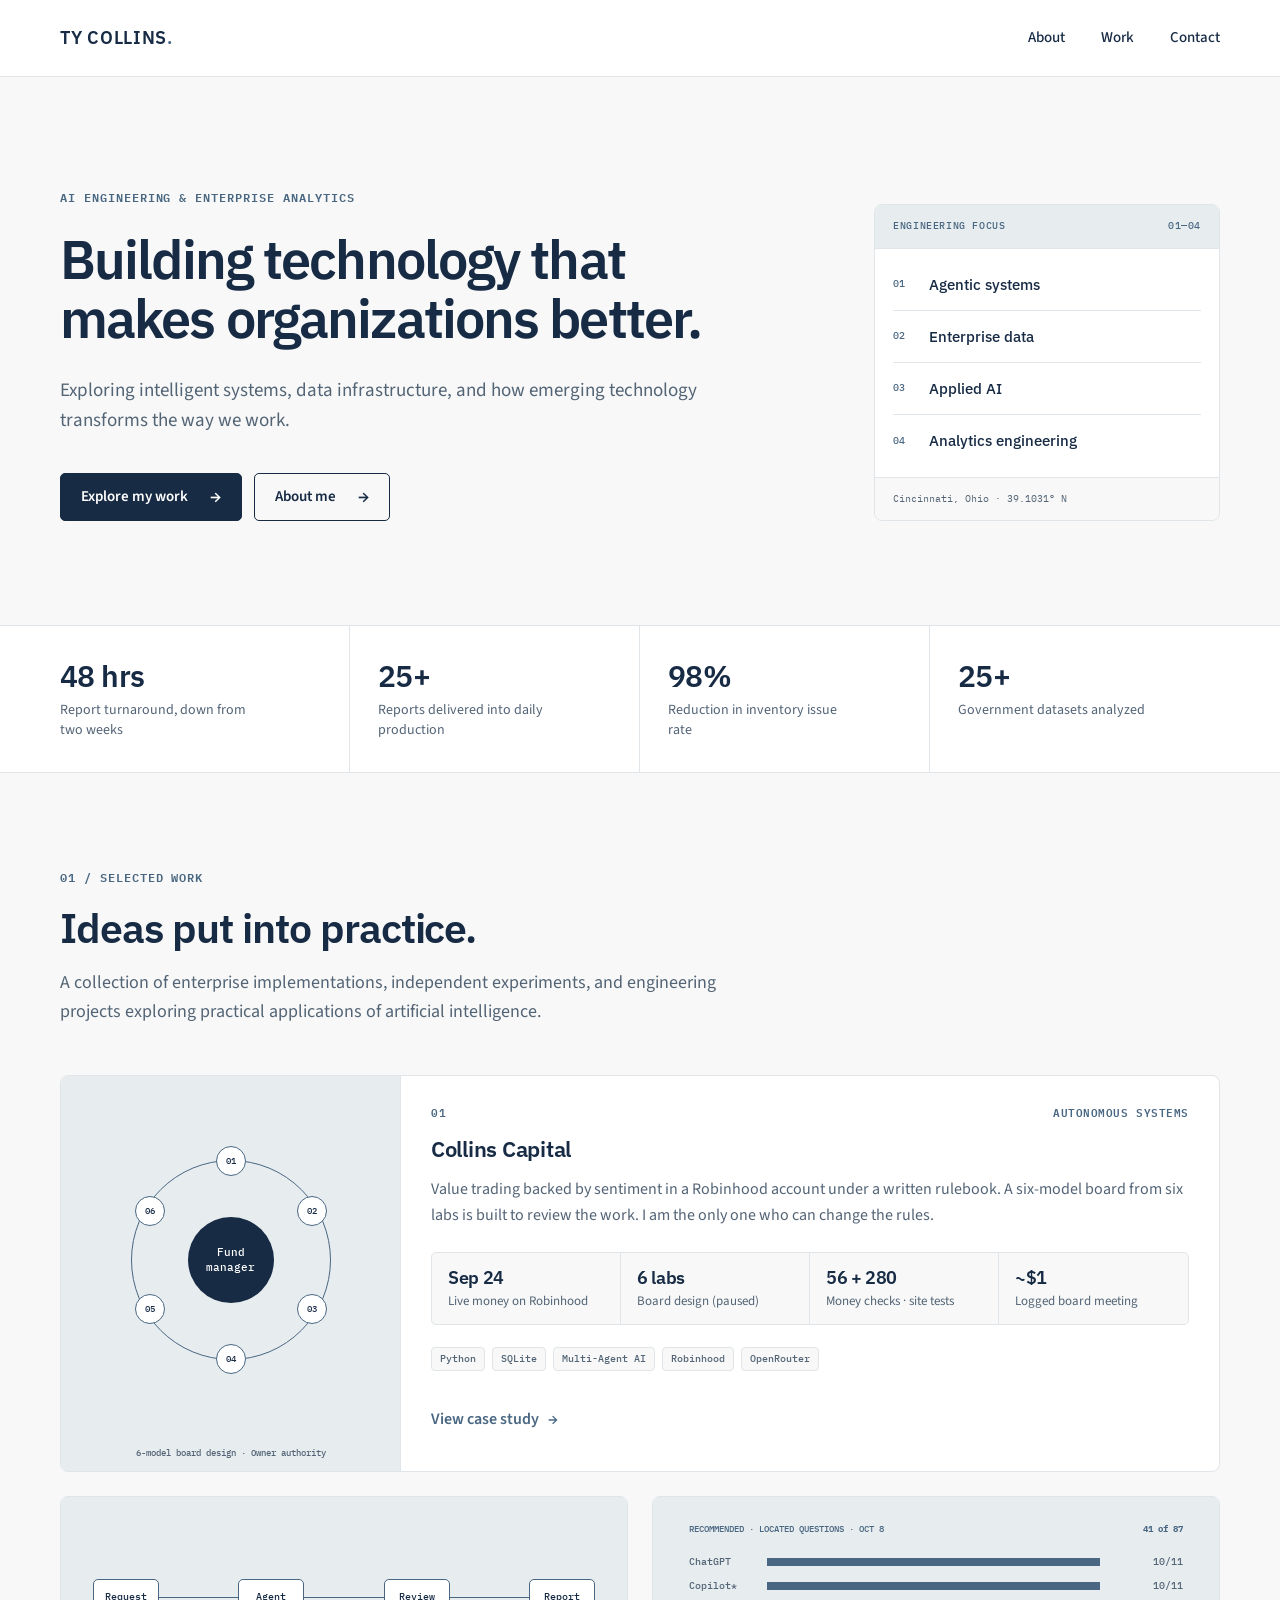
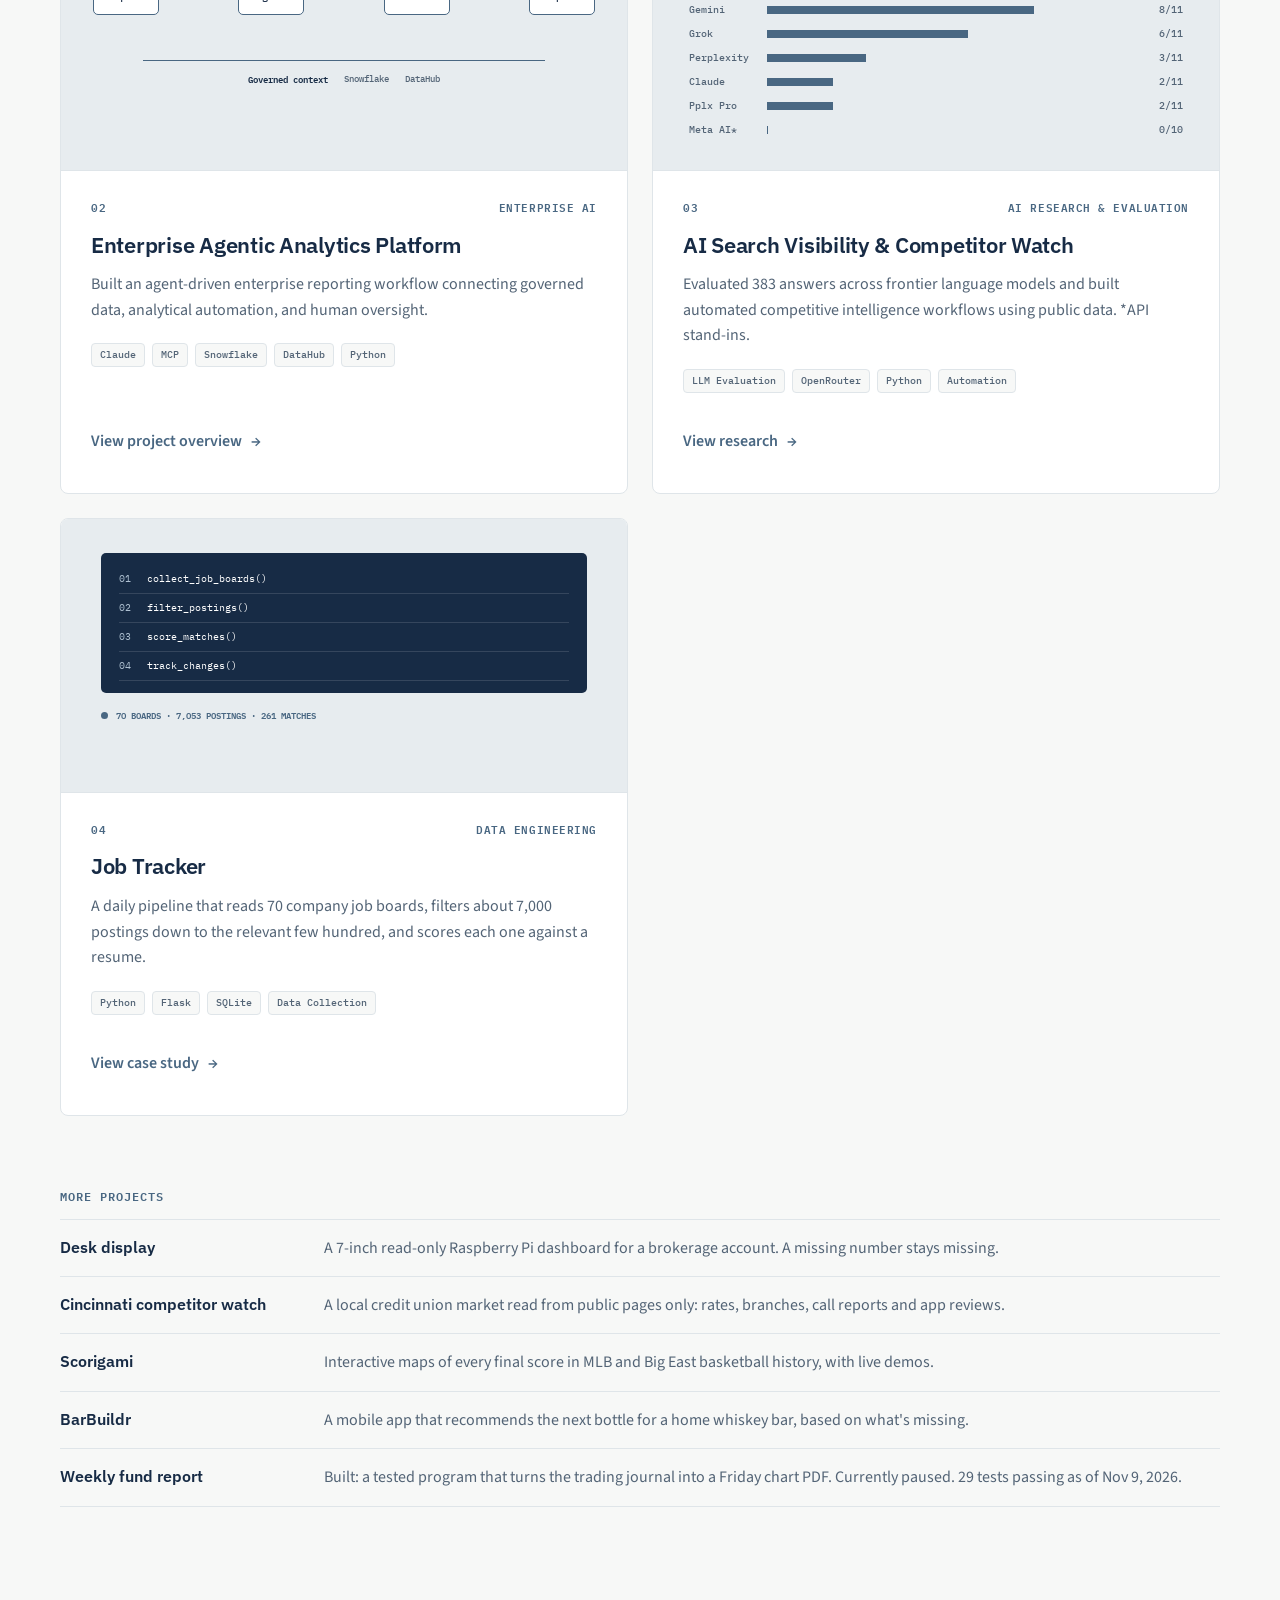
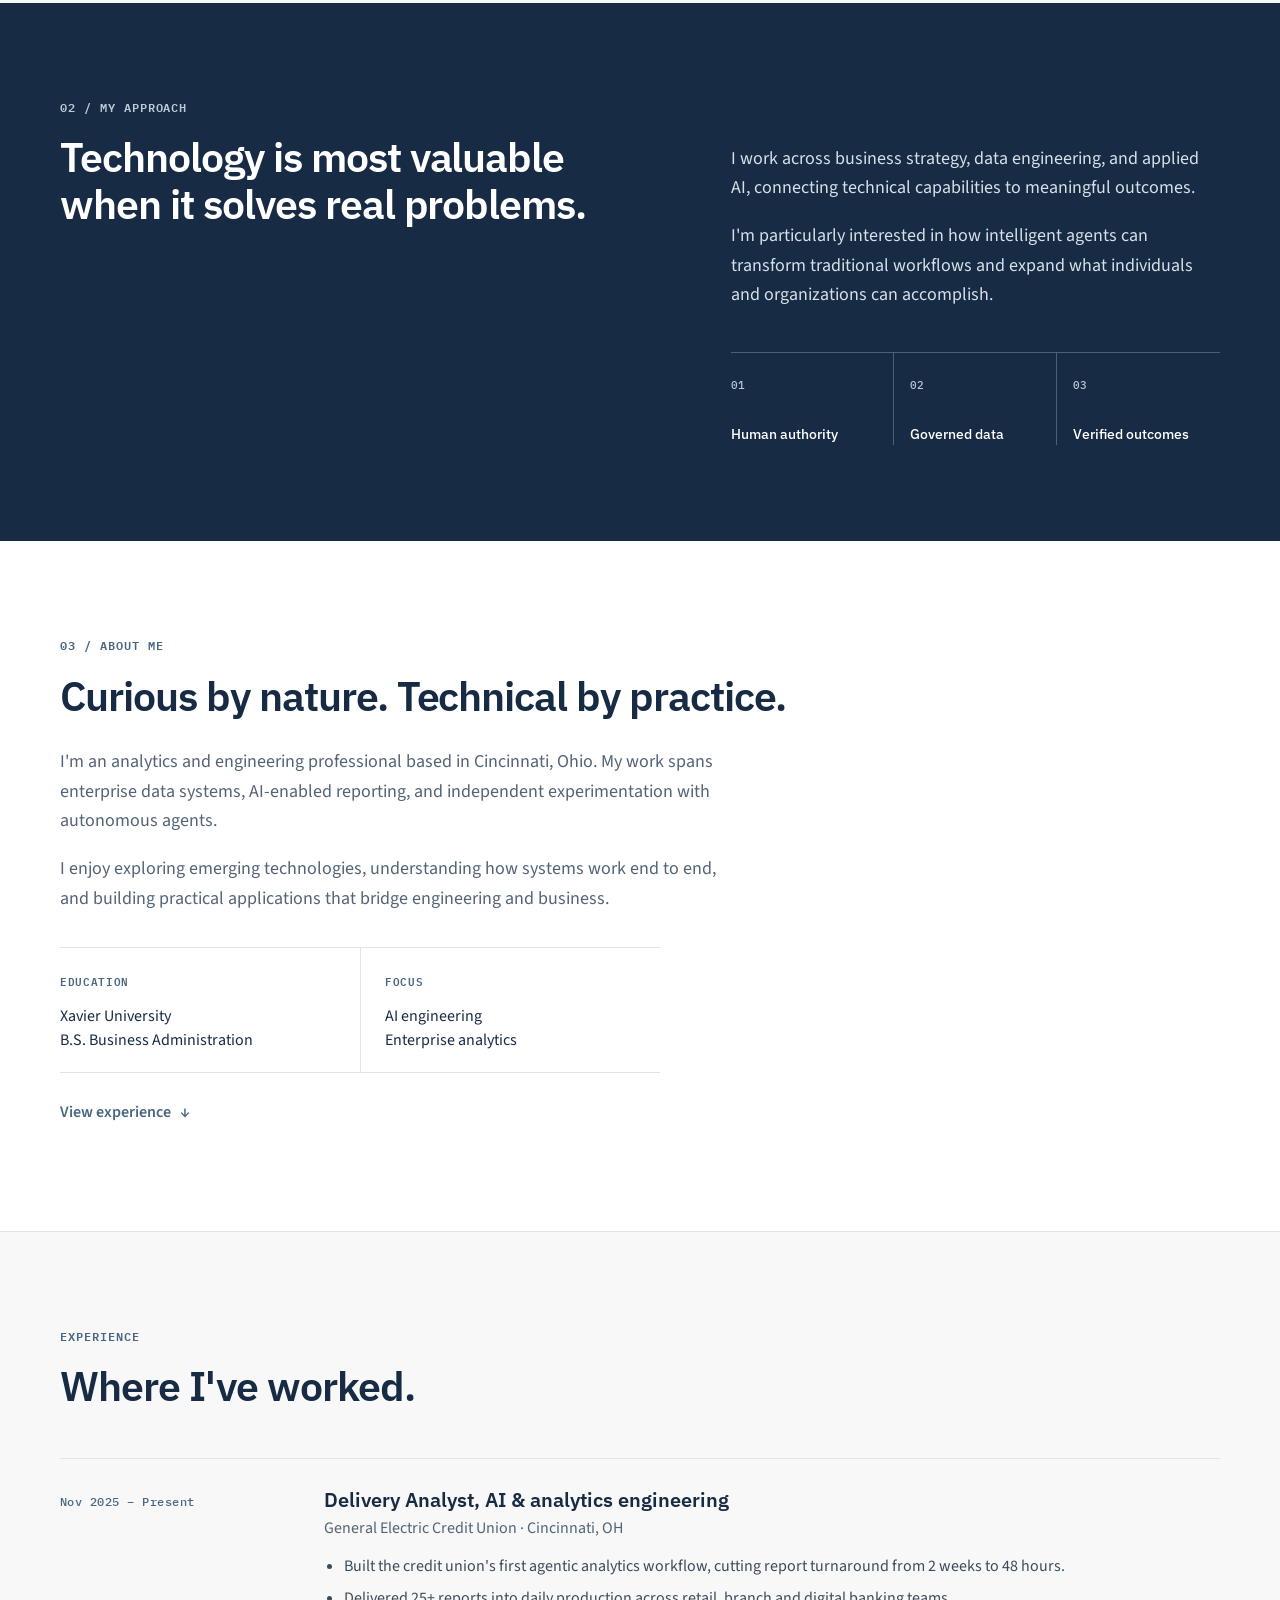
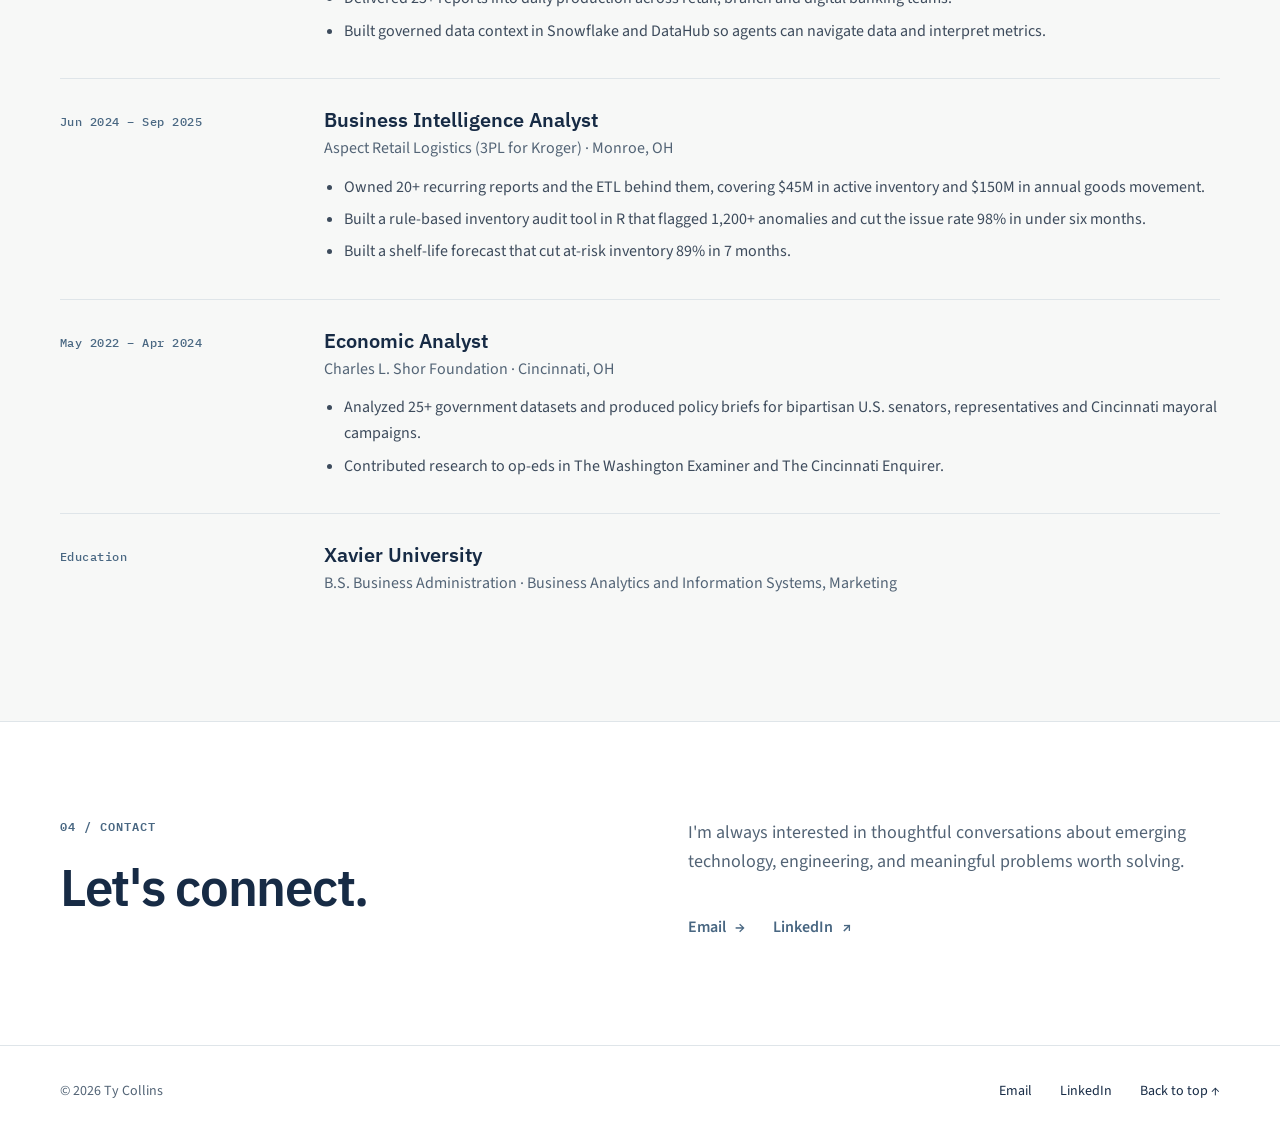
==== commit 56de802d: "Remove the portrait placeholder from About; single-column layout" ====
--- a/index.html
+++ b/index.html
@@ -180,7 +180,6 @@
 
   <section class="about section" id="about">
     <div class="content-shell about-grid">
-      <div class="portrait-reserve" aria-hidden="true"><span>TC</span></div>
       <div class="about-copy">
         <div class="section-heading">
           <p class="eyebrow">03 / About me</p>
--- a/assets/style.css
+++ b/assets/style.css
@@ -139,11 +139,8 @@
 
 /* About */
 .about { background: var(--white); }
-.about-grid { display: grid; grid-template-columns: .8fr 1.2fr; align-items: center; gap: 96px; }
-.portrait-reserve { position: relative; display: grid; place-items: center; aspect-ratio: 4/5; max-height: 590px; color: var(--steel); background: var(--surface); border: 1px solid var(--border); border-radius: var(--radius-md); }
-.portrait-reserve::before, .portrait-reserve::after { content: ""; position: absolute; inset: 24px; border-top: 1px solid #c7d2da; border-bottom: 1px solid #c7d2da; }
-.portrait-reserve::after { border-top: 0; border-bottom: 0; border-left: 1px solid #c7d2da; border-right: 1px solid #c7d2da; }
-.portrait-reserve > span { z-index: 1; color: #c0ccd5; font: 600 88px/1 var(--heading); letter-spacing: -.08em; }
+.about-grid { display: block; }
+.about-copy { max-width: 760px; }
 .about-copy .section-heading { margin-bottom: 28px; }
 .about-copy > p { max-width: 680px; font-size: 18px; }
 .about-details { display: grid; grid-template-columns: repeat(2, 1fr); max-width: 600px; margin: 34px 0 18px; border-top: 1px solid var(--border); border-bottom: 1px solid var(--border); }
@@ -307,7 +304,6 @@
   .architecture-row span { min-width: 52px; font-size: 8px; }
   .architecture-research { padding: 18px 24px; }
   .research-bars > div { height: 22px; }
-  .about-grid { grid-template-columns: .75fr 1.25fr; }
   .layout { grid-template-columns: 1fr; gap: 32px; }
   .layout aside { position: static; order: -1; }
 }
@@ -323,8 +319,6 @@
   .project-grid { grid-template-columns: 1fr; }
   .project-visual { height: 260px; }
   .approach-copy { padding-top: 0; }
-  .portrait-reserve { aspect-ratio: 4/3; width: min(100%, 420px); }
-  .about-copy { order: -1; }
   .role, .more-list li { grid-template-columns: 1fr; }
   .case-head { padding: 48px 0 36px; }
   table { font-size: 14px; }
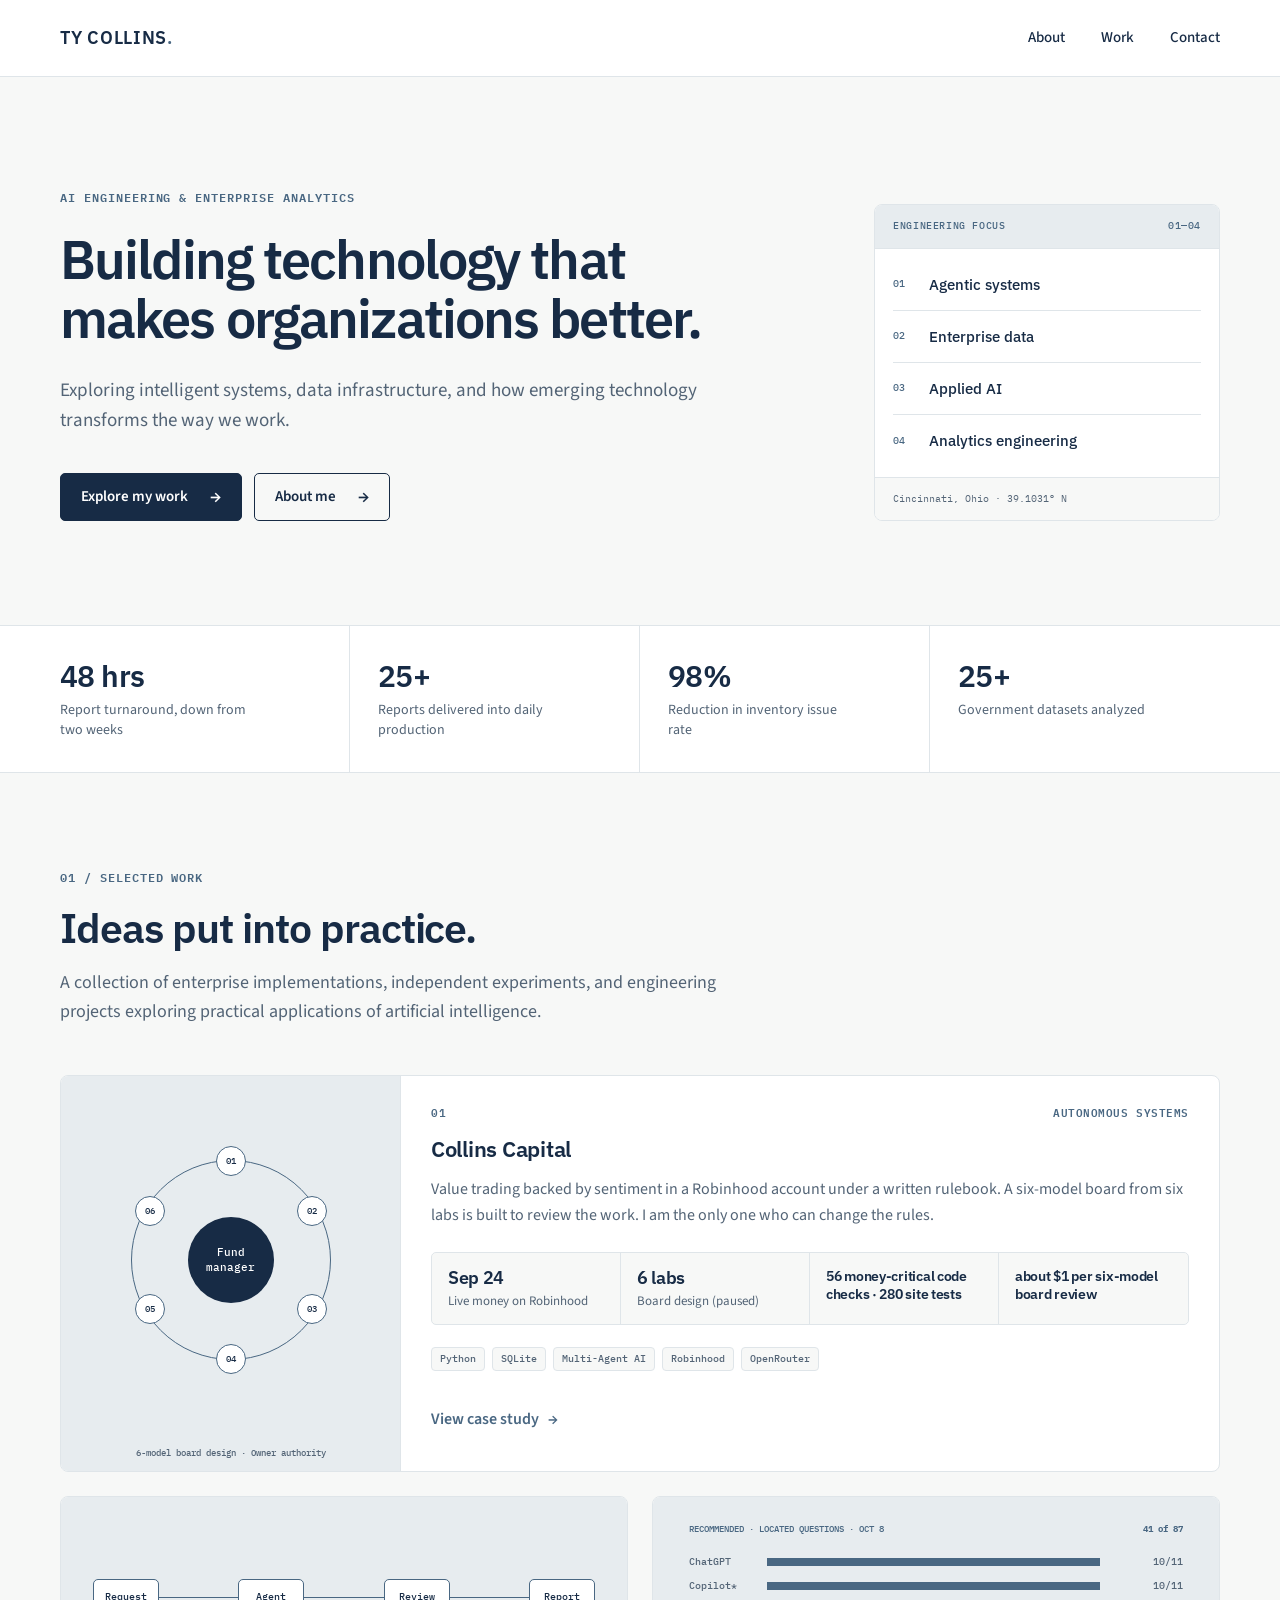
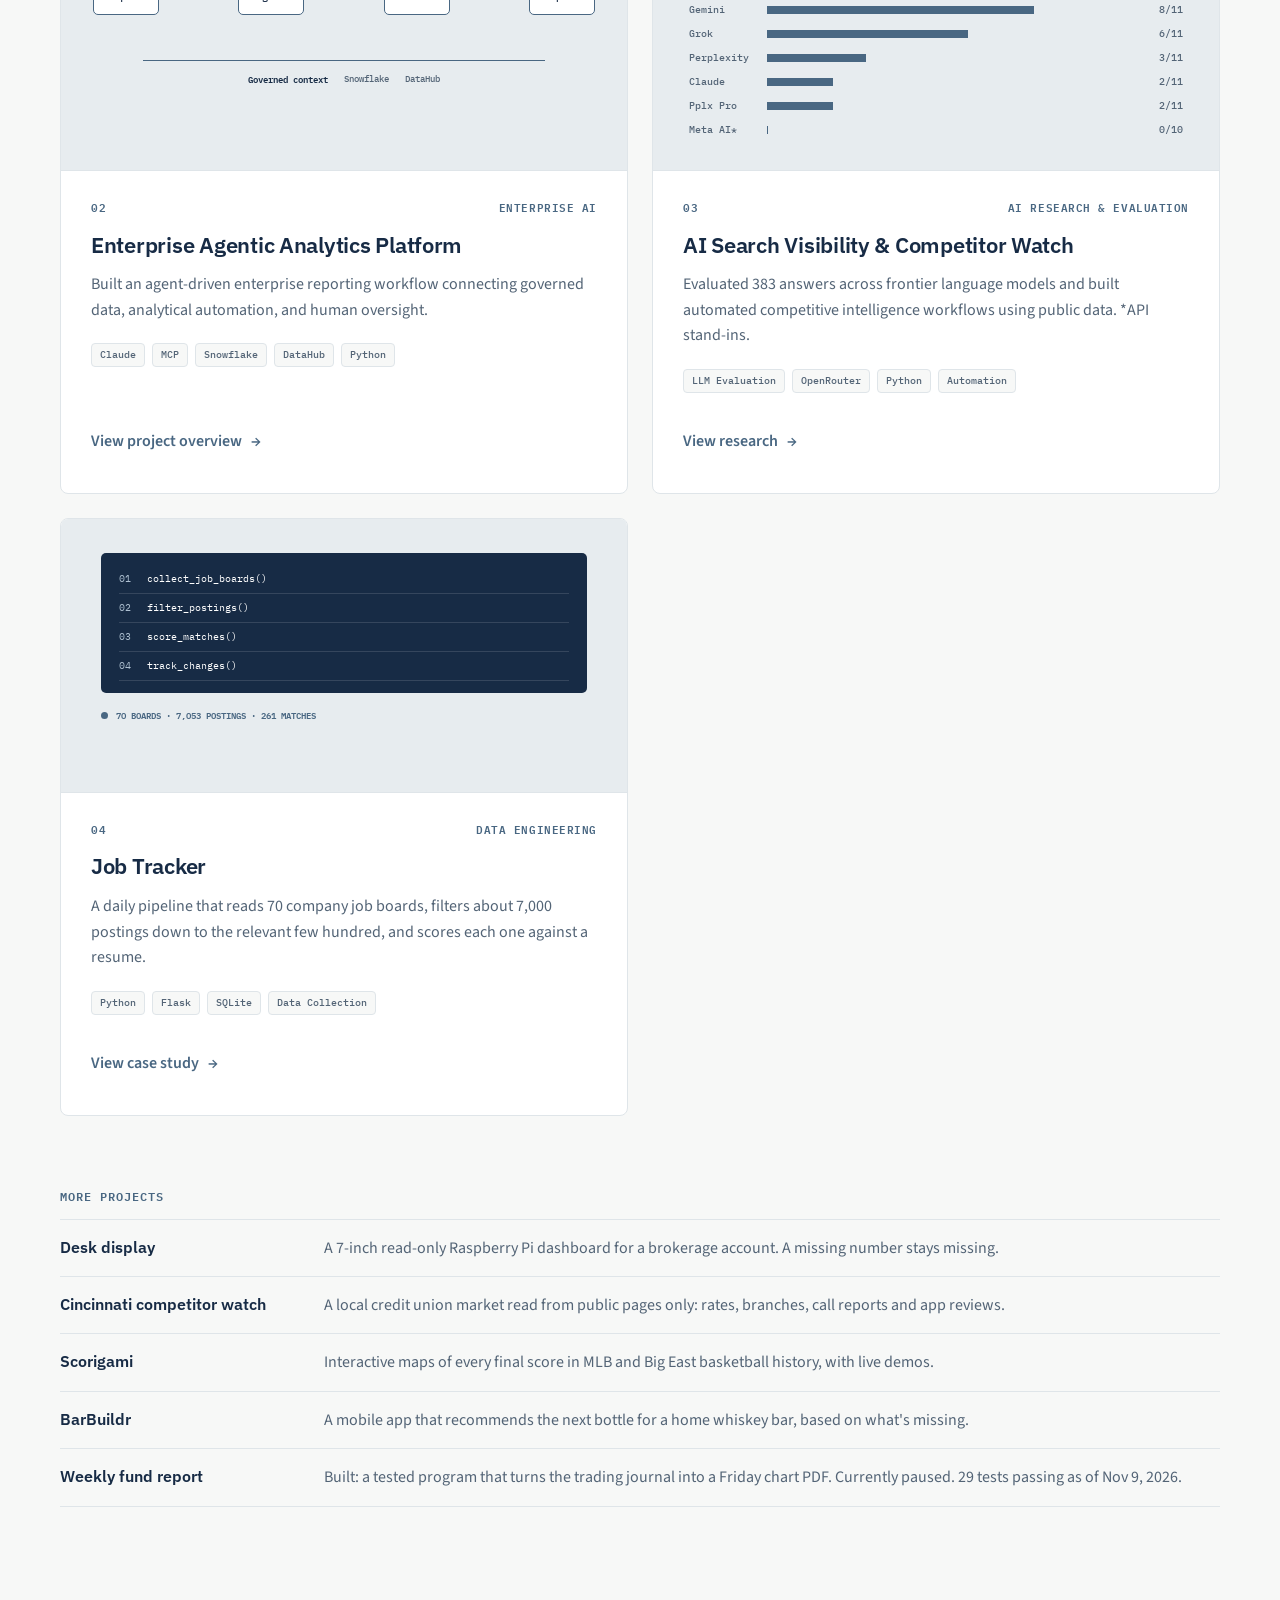
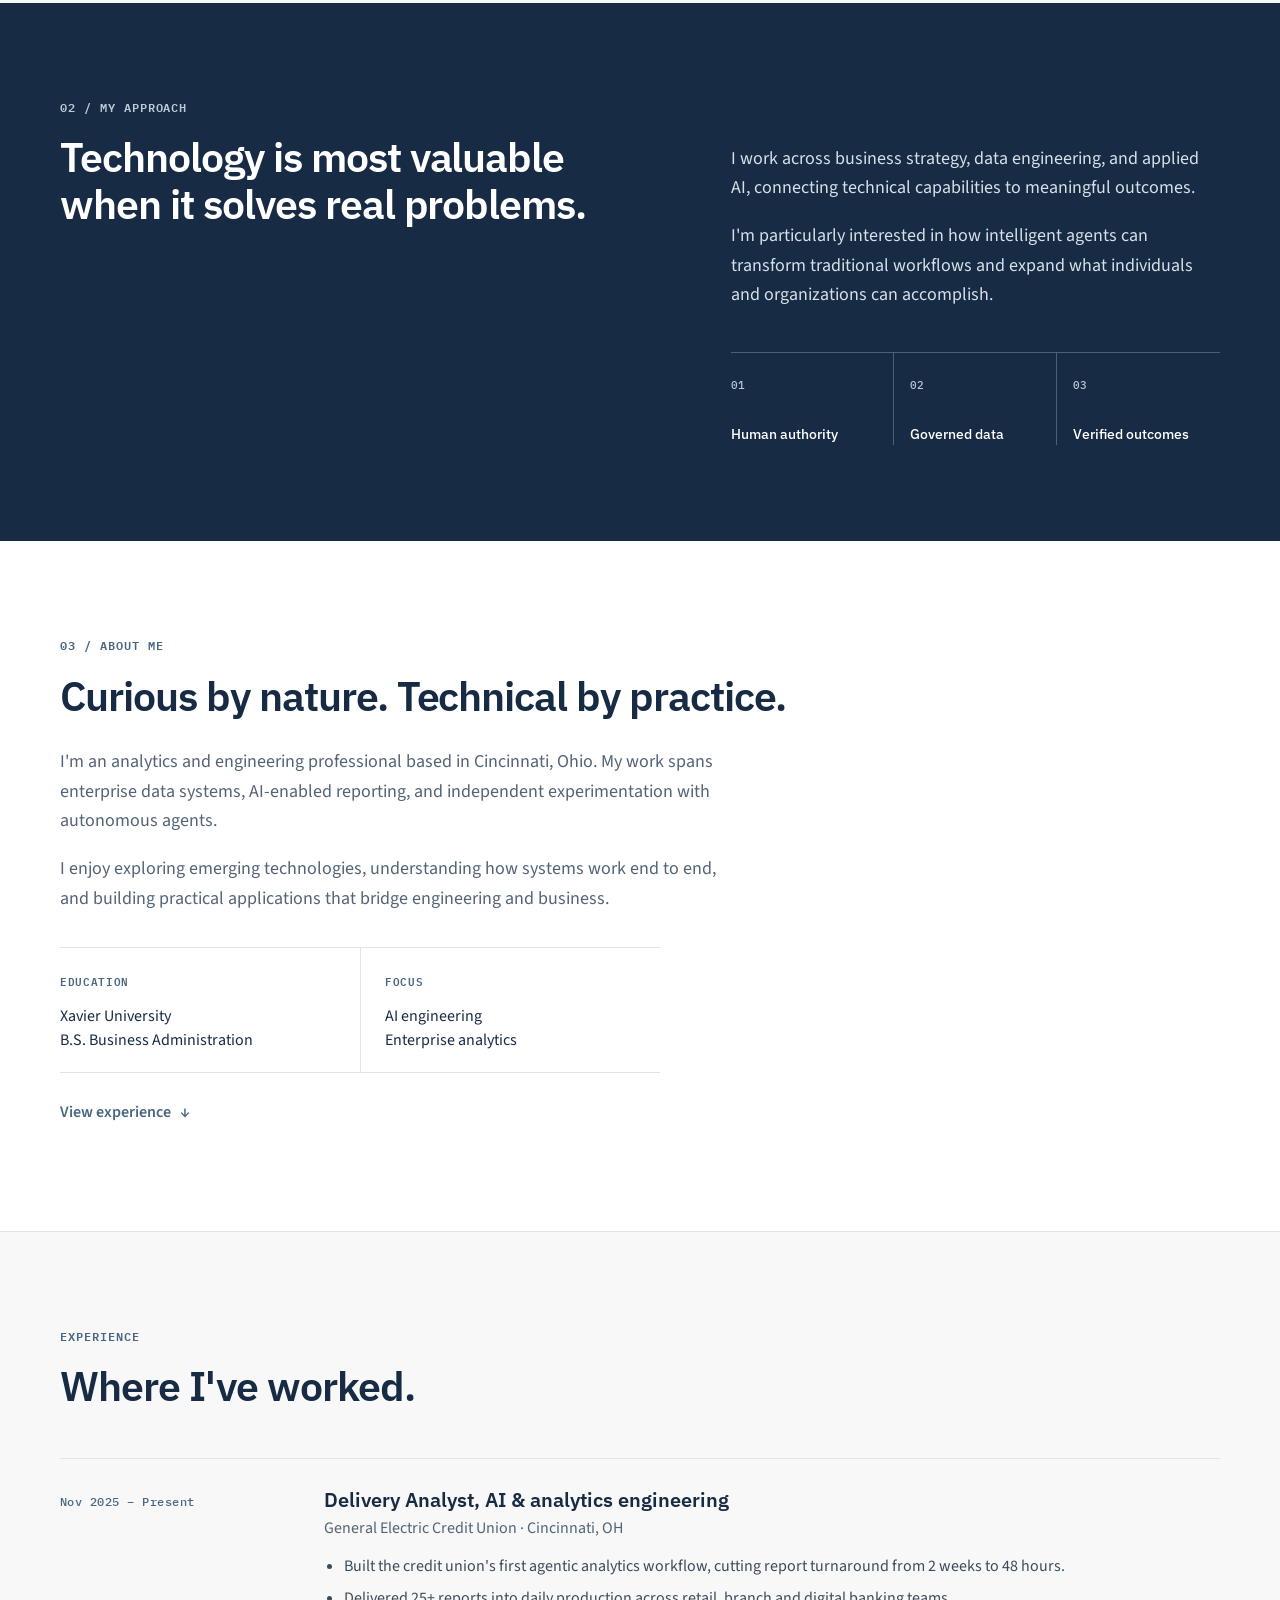
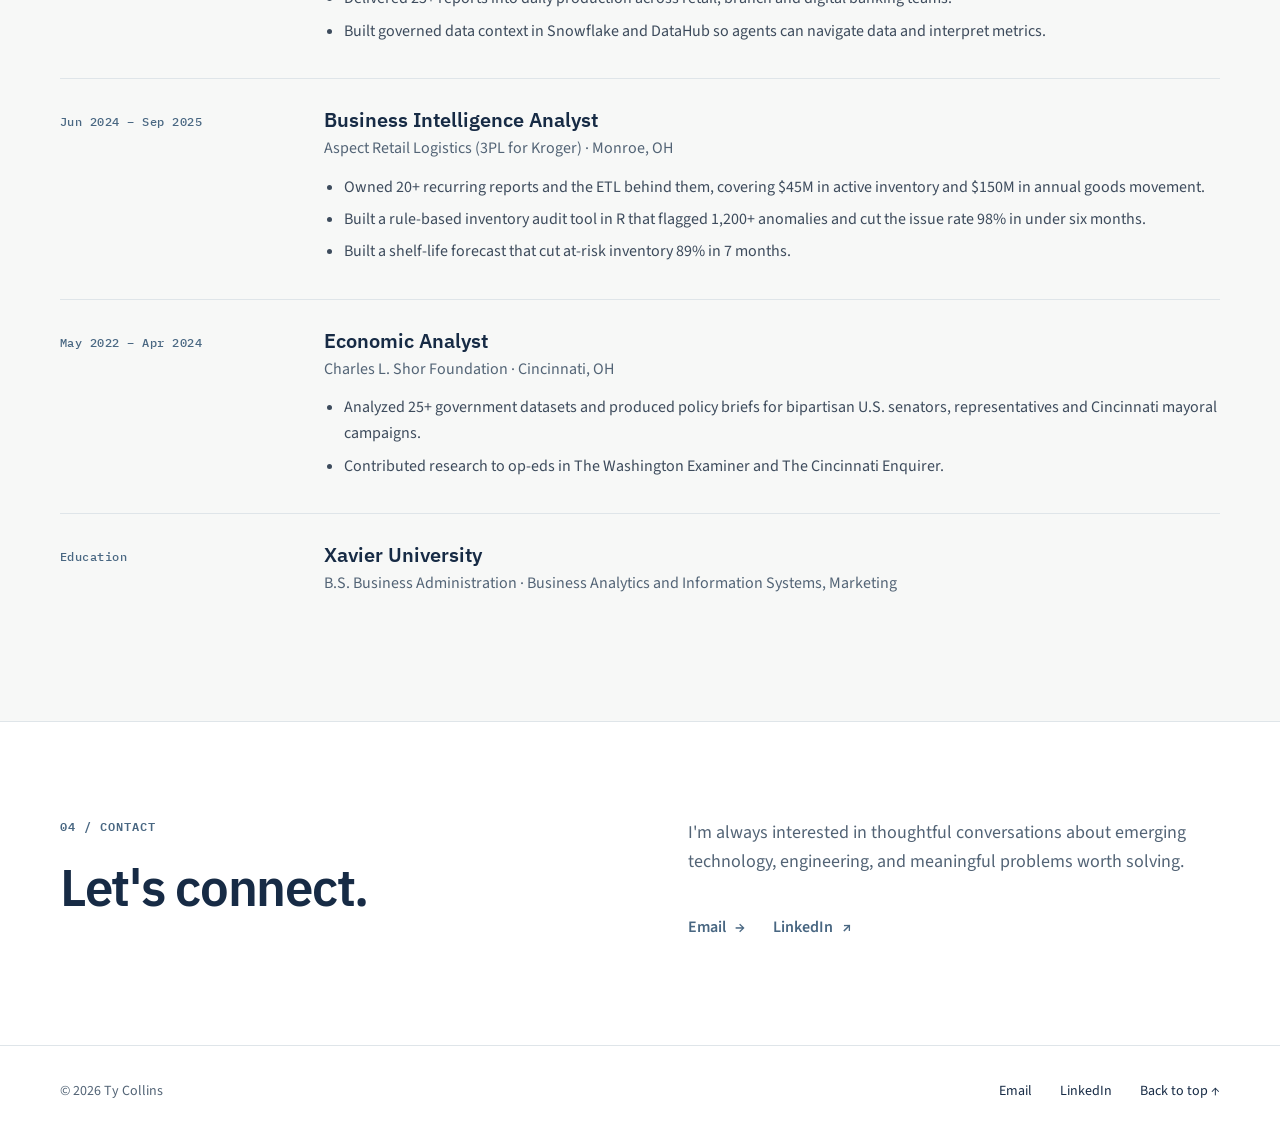
==== commit c7a304e8: "Add structured data, a favicon, preview images, and fund-page lessons Use "Tyler (Ty) Collins" in th" ====
--- a/index.html
+++ b/index.html
@@ -3,10 +3,10 @@
 <head>
 <meta charset="utf-8">
 <meta name="viewport" content="width=device-width, initial-scale=1">
-<title>Ty Collins · AI Engineering & Enterprise Analytics</title>
+<title>Tyler (Ty) Collins · AI Engineering & Enterprise Analytics</title>
 <meta name="description" content="Ty Collins builds agent-run reporting and analytics systems. Work and personal projects in agentic AI, data engineering and BI.">
 <link rel="canonical" href="https://tylercollins.pages.dev/">
-<meta property="og:title" content="Ty Collins · AI Engineering & Enterprise Analytics">
+<meta property="og:title" content="Tyler (Ty) Collins · AI Engineering & Enterprise Analytics">
 <meta property="og:description" content="Agent-run reporting and analytics systems: work and personal projects.">
 <meta property="og:type" content="website">
 <meta property="og:url" content="https://tylercollins.pages.dev/">
@@ -15,14 +15,34 @@
 <meta property="og:image:height" content="630">
 <meta property="og:image:alt" content="Ty Collins · AI and analytics engineering">
 <meta name="twitter:card" content="summary_large_image">
-<meta name="twitter:title" content="Ty Collins · AI Engineering & Enterprise Analytics">
+<meta name="twitter:title" content="Tyler (Ty) Collins · AI Engineering & Enterprise Analytics">
 <meta name="twitter:description" content="Agent-run reporting and analytics systems: work and personal projects.">
 <meta name="twitter:image" content="https://tylercollins.pages.dev/assets/og.png">
-<link rel="icon" href="data:image/svg+xml,%3Csvg xmlns='http://www.w3.org/2000/svg' viewBox='0 0 32 32'%3E%3Crect width='32' height='32' rx='6' fill='%23172b45'/%3E%3Ctext x='16' y='22' font-family='Arial' font-size='15' font-weight='700' text-anchor='middle' fill='white'%3ETC%3C/text%3E%3C/svg%3E">
+<link rel="icon" href="/favicon.ico" sizes="32x32">
+<link rel="icon" href="/favicon.svg" type="image/svg+xml">
+<link rel="apple-touch-icon" href="/apple-touch-icon.png" sizes="180x180">
 <link rel="preconnect" href="https://fonts.googleapis.com">
 <link rel="preconnect" href="https://fonts.gstatic.com" crossorigin>
 <link rel="stylesheet" href="https://fonts.googleapis.com/css2?family=IBM+Plex+Mono:wght@400;500;600&family=IBM+Plex+Sans:wght@400;500;600&family=Source+Sans+3:wght@400;500;600&display=swap">
 <link rel="stylesheet" href="assets/style.css">
+<script type="application/ld+json">
+{
+  "@context": "https://schema.org",
+  "@type": "Person",
+  "@id": "https://tylercollins.pages.dev/#person",
+  "name": "Tyler Collins",
+  "alternateName": "Ty Collins",
+  "url": "https://tylercollins.pages.dev/",
+  "jobTitle": "Delivery Analyst, AI & analytics engineering",
+  "sameAs": [
+    "https://www.linkedin.com/in/Tyler-Collins10"
+  ],
+  "alumniOf": {
+    "@type": "CollegeOrUniversity",
+    "name": "Xavier University"
+  }
+}
+</script>
 </head>
 <body id="top">
 <a class="skip" href="#content">Skip to content</a>
@@ -84,8 +104,8 @@
             <div class="proof-strip" aria-label="Verified proof points">
               <div><strong>Sep 24</strong><span>Live money on Robinhood</span></div>
               <div><strong>6 labs</strong><span>Board design (paused)</span></div>
-              <div><strong>56 + 280</strong><span>Money checks · site tests</span></div>
-              <div><strong>~$1</strong><span>Logged board meeting</span></div>
+              <div class="proof-wide"><strong>56 money-critical code checks · 280 site tests</strong></div>
+              <div class="proof-wide"><strong>about $1 per six-model board review</strong></div>
             </div>
             <div class="tag-list"><span class="tag">Python</span><span class="tag">SQLite</span><span class="tag">Multi-Agent AI</span><span class="tag">Robinhood</span><span class="tag">OpenRouter</span></div>
             <a class="text-link" href="projects/collins-capital.html">View case study<span aria-hidden="true">→</span></a>
--- a/assets/style.css
+++ b/assets/style.css
@@ -180,6 +180,8 @@
 .project-card-flagship .proof-strip > div:last-child { border-right: 0; }
 .project-card-flagship .proof-strip strong { display: block; color: var(--navy); font: 600 18px/1.2 var(--heading); letter-spacing: -.02em; margin-bottom: 4px; }
 .project-card-flagship .proof-strip span { display: block; color: var(--slate); font-size: 13px; line-height: 1.35; }
+
+.project-card-flagship .proof-strip .proof-wide strong { font-size: 14px; line-height: 1.3; overflow-wrap: break-word; }
 @media (width <= 900px) {
   .project-card-flagship { flex-direction: column; }
   .project-card-flagship .project-visual { flex-basis: auto; width: 100%; height: 240px; min-height: 0; border-right: 0; border-bottom: 1px solid var(--border); }
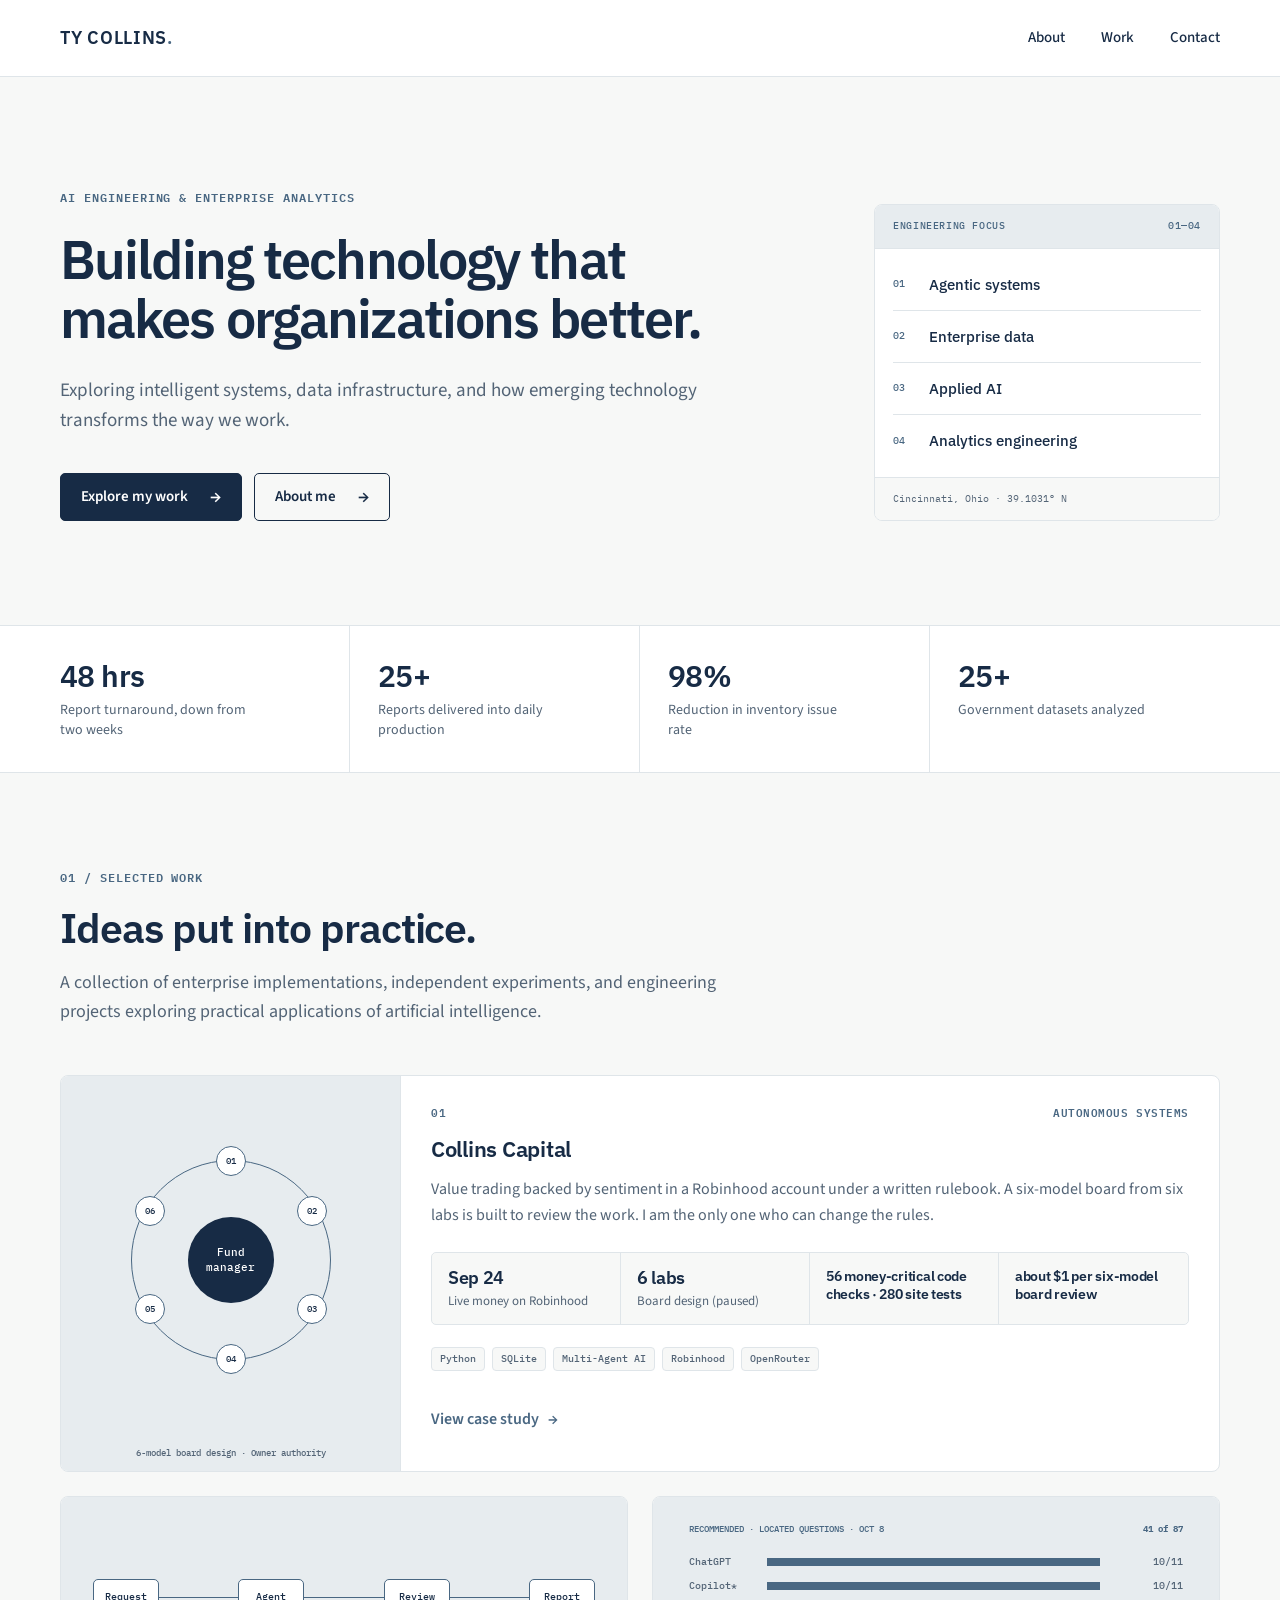
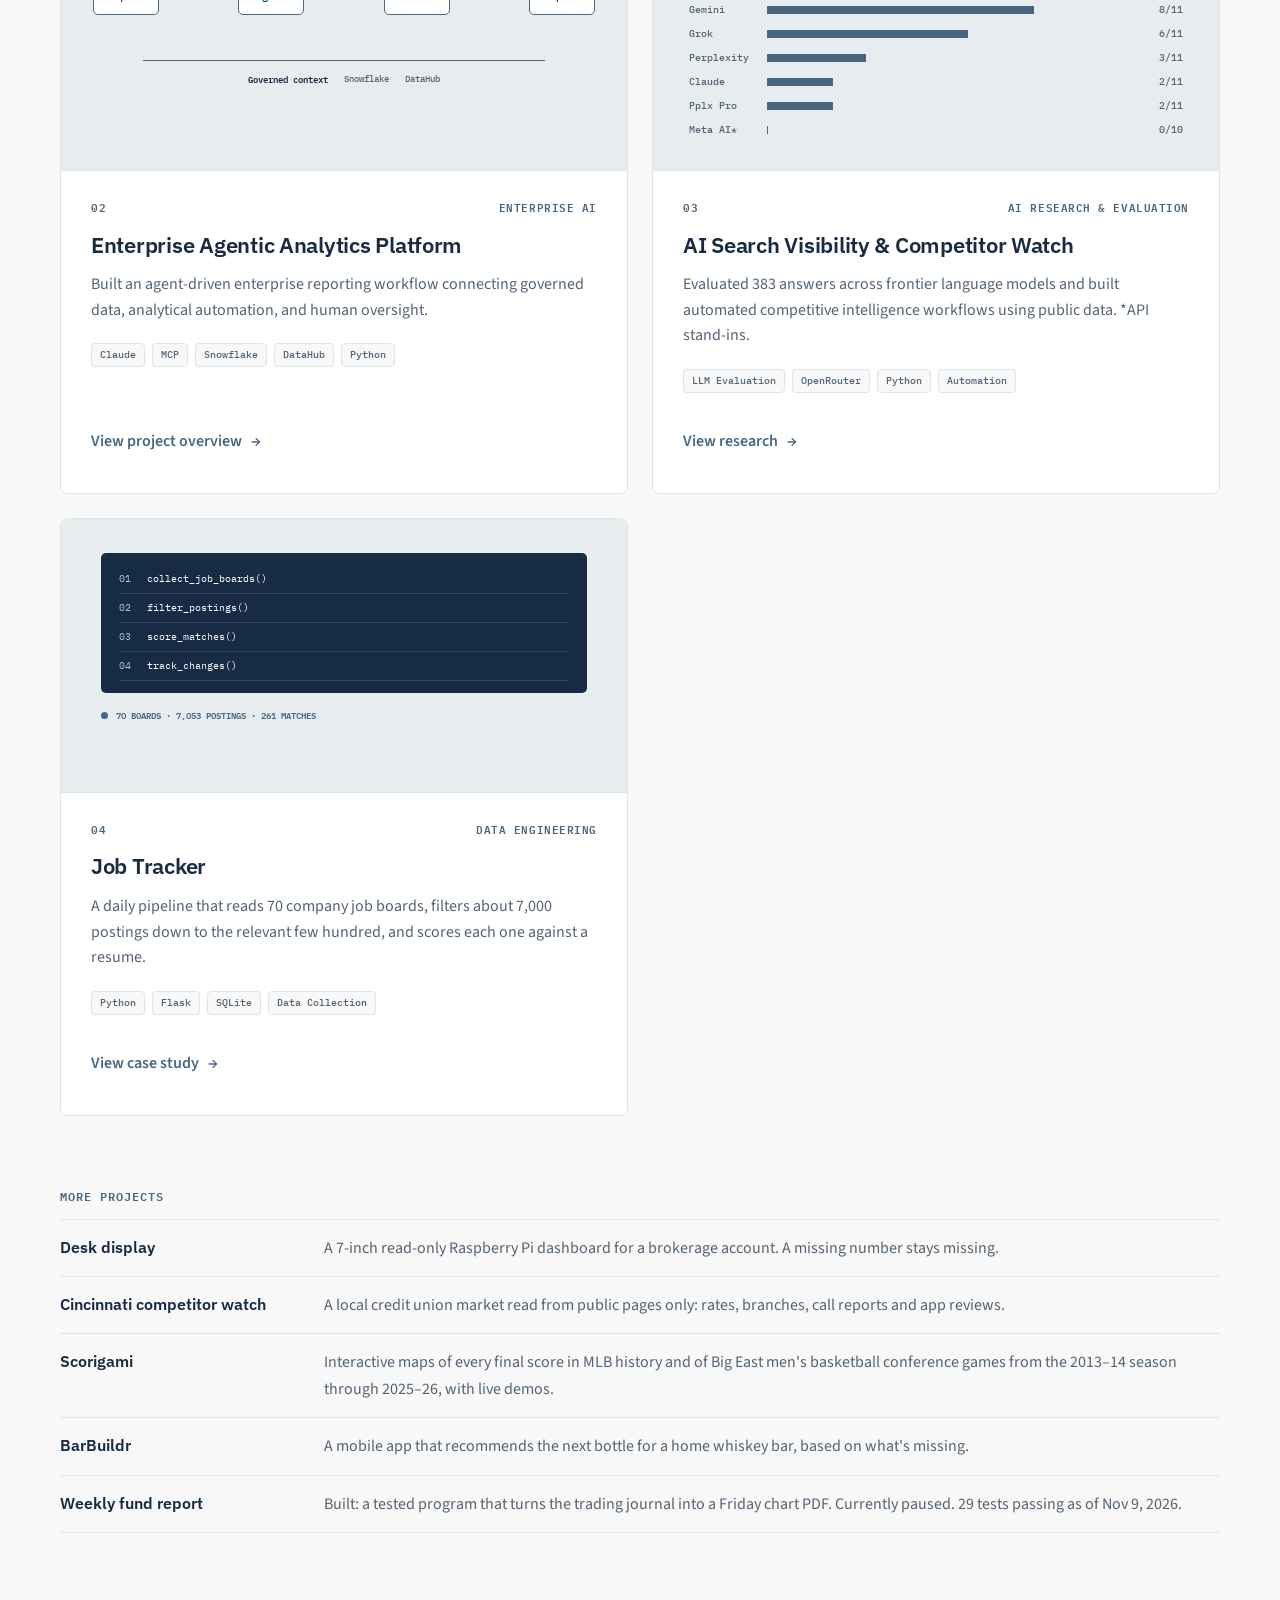
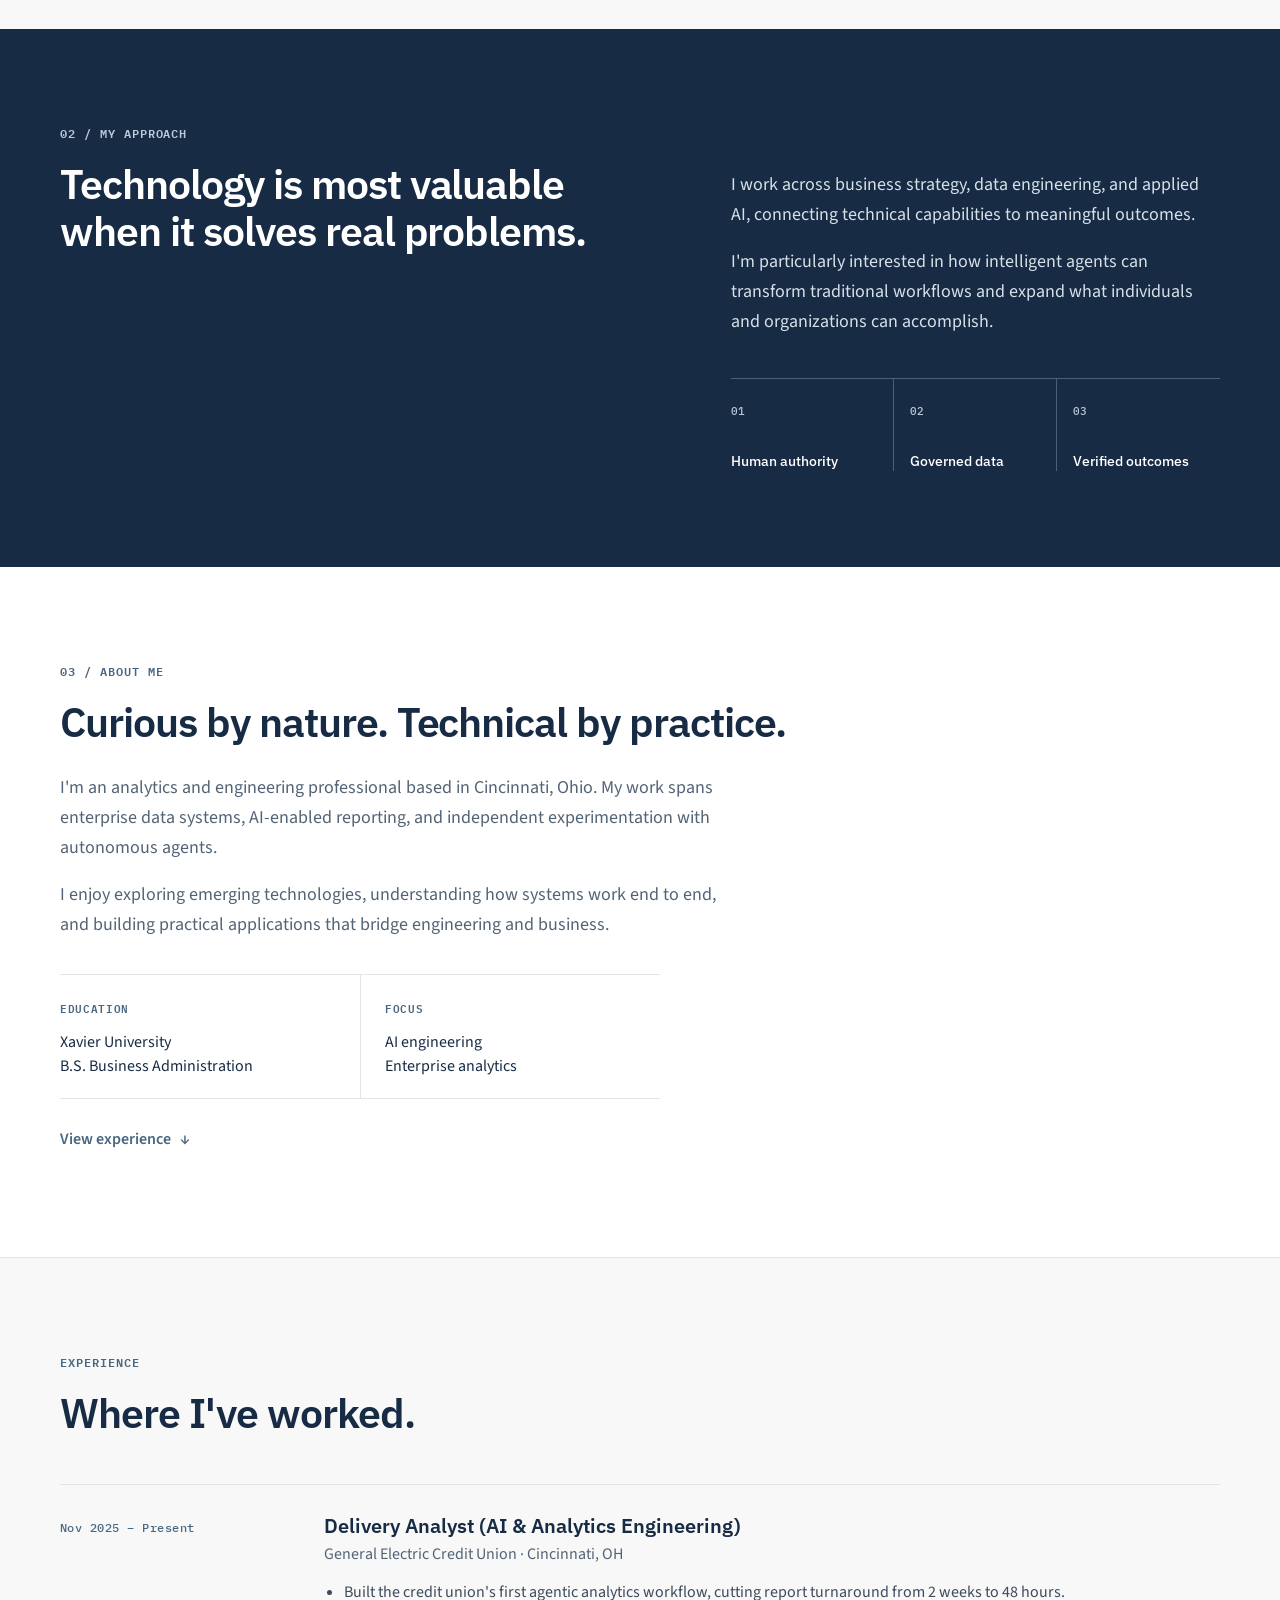
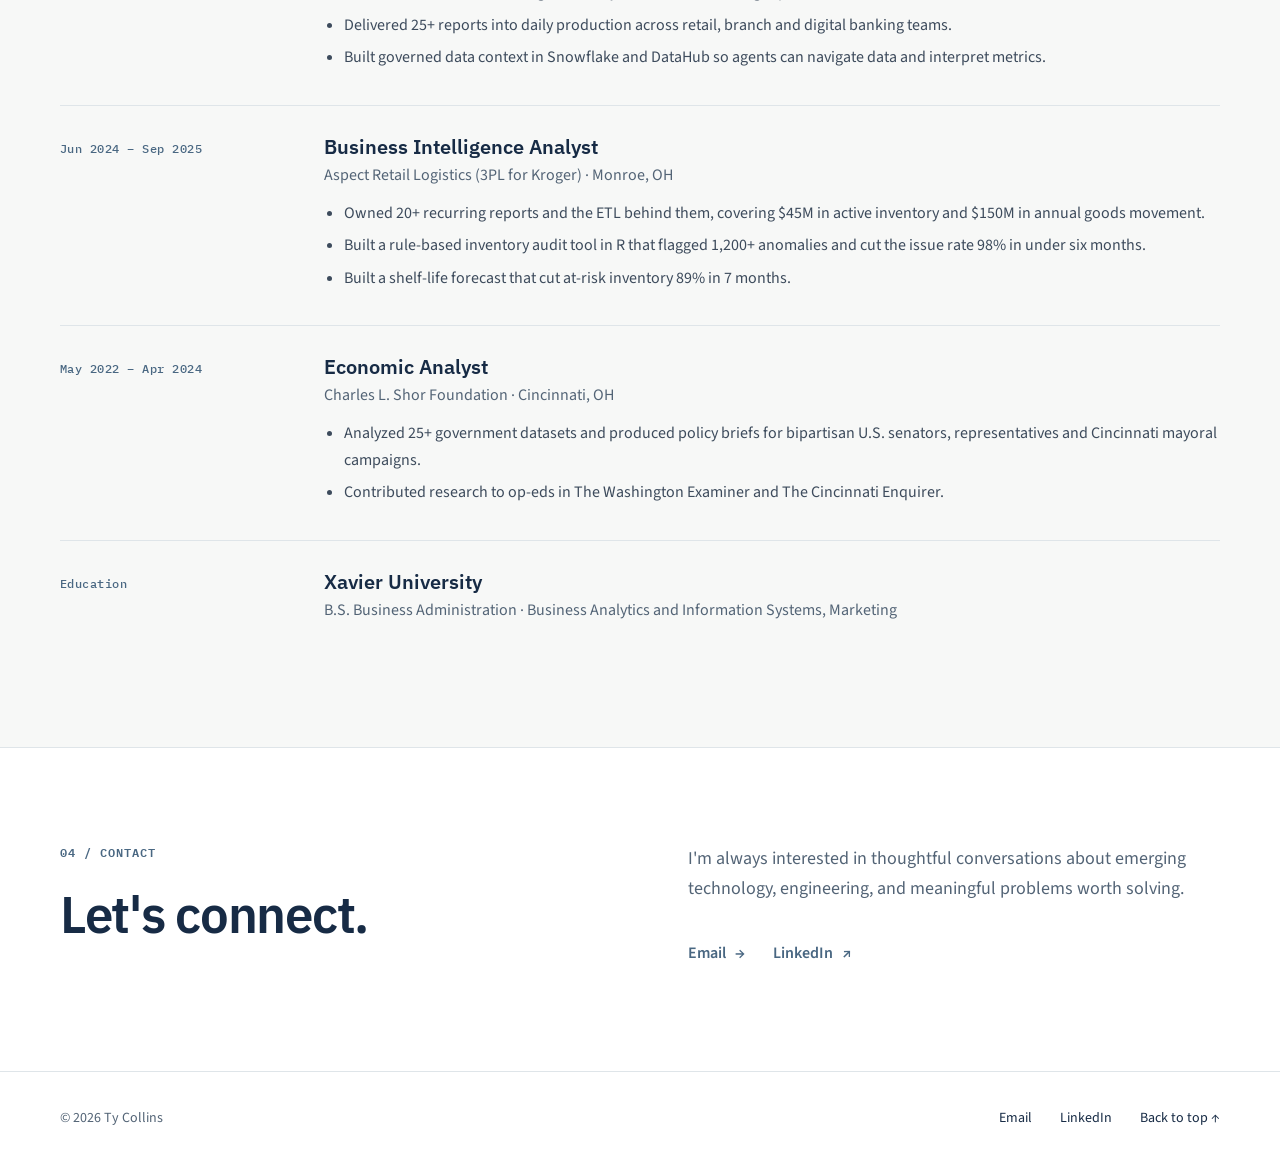
==== commit a1925ffa: "Unify the site under Ty Collins and ship visitor-readiness polish Date-stamp the fund-page "no agent" ====
--- a/index.html
+++ b/index.html
@@ -3,10 +3,10 @@
 <head>
 <meta charset="utf-8">
 <meta name="viewport" content="width=device-width, initial-scale=1">
-<title>Tyler (Ty) Collins · AI Engineering & Enterprise Analytics</title>
+<title>Ty Collins · AI Engineering & Enterprise Analytics</title>
 <meta name="description" content="Ty Collins builds agent-run reporting and analytics systems. Work and personal projects in agentic AI, data engineering and BI.">
 <link rel="canonical" href="https://tylercollins.pages.dev/">
-<meta property="og:title" content="Tyler (Ty) Collins · AI Engineering & Enterprise Analytics">
+<meta property="og:title" content="Ty Collins · AI Engineering & Enterprise Analytics">
 <meta property="og:description" content="Agent-run reporting and analytics systems: work and personal projects.">
 <meta property="og:type" content="website">
 <meta property="og:url" content="https://tylercollins.pages.dev/">
@@ -15,7 +15,7 @@
 <meta property="og:image:height" content="630">
 <meta property="og:image:alt" content="Ty Collins · AI and analytics engineering">
 <meta name="twitter:card" content="summary_large_image">
-<meta name="twitter:title" content="Tyler (Ty) Collins · AI Engineering & Enterprise Analytics">
+<meta name="twitter:title" content="Ty Collins · AI Engineering & Enterprise Analytics">
 <meta name="twitter:description" content="Agent-run reporting and analytics systems: work and personal projects.">
 <meta name="twitter:image" content="https://tylercollins.pages.dev/assets/og.png">
 <link rel="icon" href="/favicon.ico" sizes="32x32">
@@ -30,10 +30,10 @@
   "@context": "https://schema.org",
   "@type": "Person",
   "@id": "https://tylercollins.pages.dev/#person",
-  "name": "Tyler Collins",
-  "alternateName": "Ty Collins",
+  "name": "Ty Collins",
+  "alternateName": "Tyler Collins",
   "url": "https://tylercollins.pages.dev/",
-  "jobTitle": "Delivery Analyst, AI & analytics engineering",
+  "jobTitle": "Delivery Analyst (AI & Analytics Engineering)",
   "sameAs": [
     "https://www.linkedin.com/in/Tyler-Collins10"
   ],
@@ -173,7 +173,7 @@
       <ul class="more-list">
         <li><a href="projects/desk-display.html">Desk display</a><span>A 7-inch read-only Raspberry Pi dashboard for a brokerage account. A missing number stays missing.</span></li>
         <li><a href="projects/competitor-watch.html">Cincinnati competitor watch</a><span>A local credit union market read from public pages only: rates, branches, call reports and app reviews.</span></li>
-        <li><a href="projects/scorigami.html">Scorigami</a><span>Interactive maps of every final score in MLB and Big East basketball history, with live demos.</span></li>
+        <li><a href="projects/scorigami.html">Scorigami</a><span>Interactive maps of every final score in MLB history and of Big East men's basketball conference games from the 2013–14 season through 2025–26, with live demos.</span></li>
         <li><a href="projects/barbuildr.html">BarBuildr</a><span>A mobile app that recommends the next bottle for a home whiskey bar, based on what's missing.</span></li>
         <li><b>Weekly fund report</b><span>Built: a tested program that turns the trading journal into a Friday chart PDF. Currently paused. 29 tests passing as of Nov 9, 2026.</span></li>
       </ul>
@@ -224,7 +224,7 @@
       </div>
       <div class="role">
         <div class="when">Nov 2025 – Present</div>
-        <div><h3>Delivery Analyst, AI &amp; analytics engineering</h3><div>General Electric Credit Union · Cincinnati, OH</div>
+        <div><h3>Delivery Analyst (AI &amp; Analytics Engineering)</h3><div>General Electric Credit Union · Cincinnati, OH</div>
           <ul><li>Built the credit union's first agentic analytics workflow, cutting report turnaround from 2 weeks to 48 hours.</li><li>Delivered 25+ reports into daily production across retail, branch and digital banking teams.</li><li>Built governed data context in Snowflake and DataHub so agents can navigate data and interpret metrics.</li></ul></div>
       </div>
       <div class="role">
